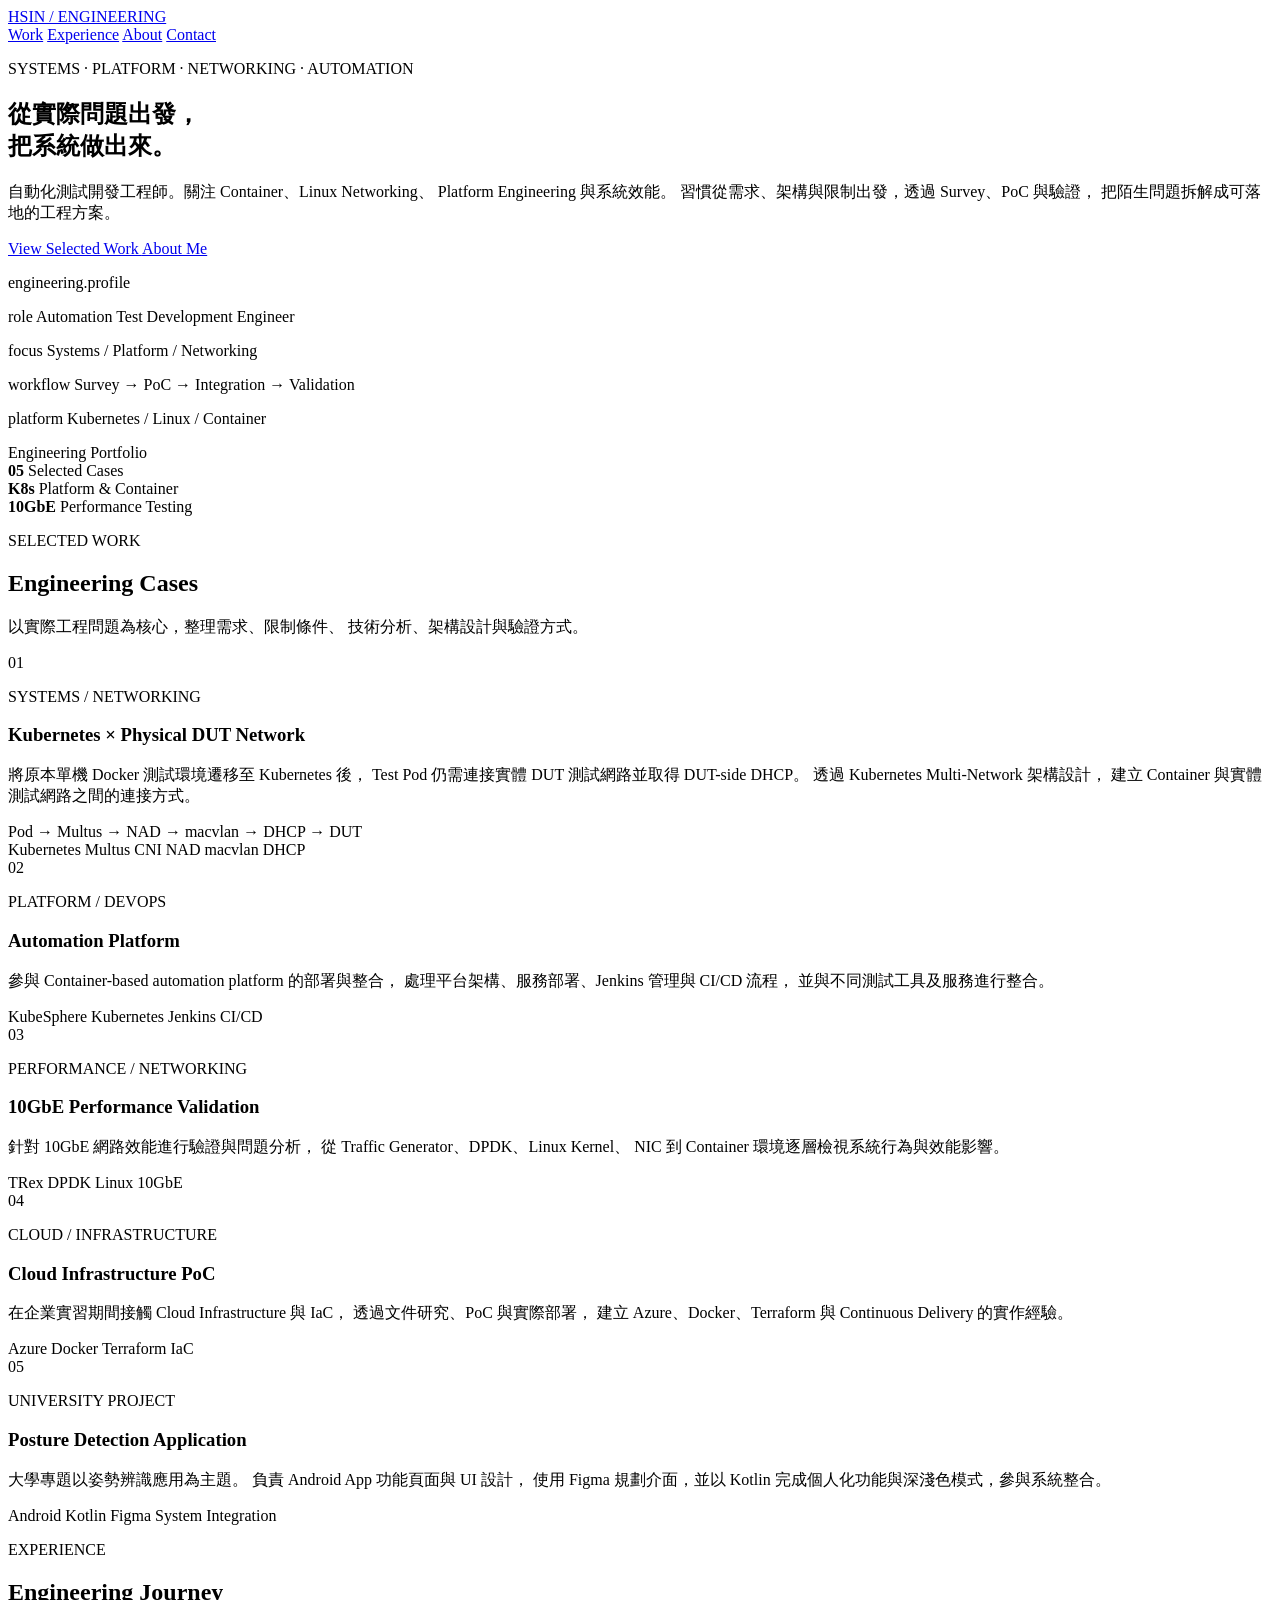
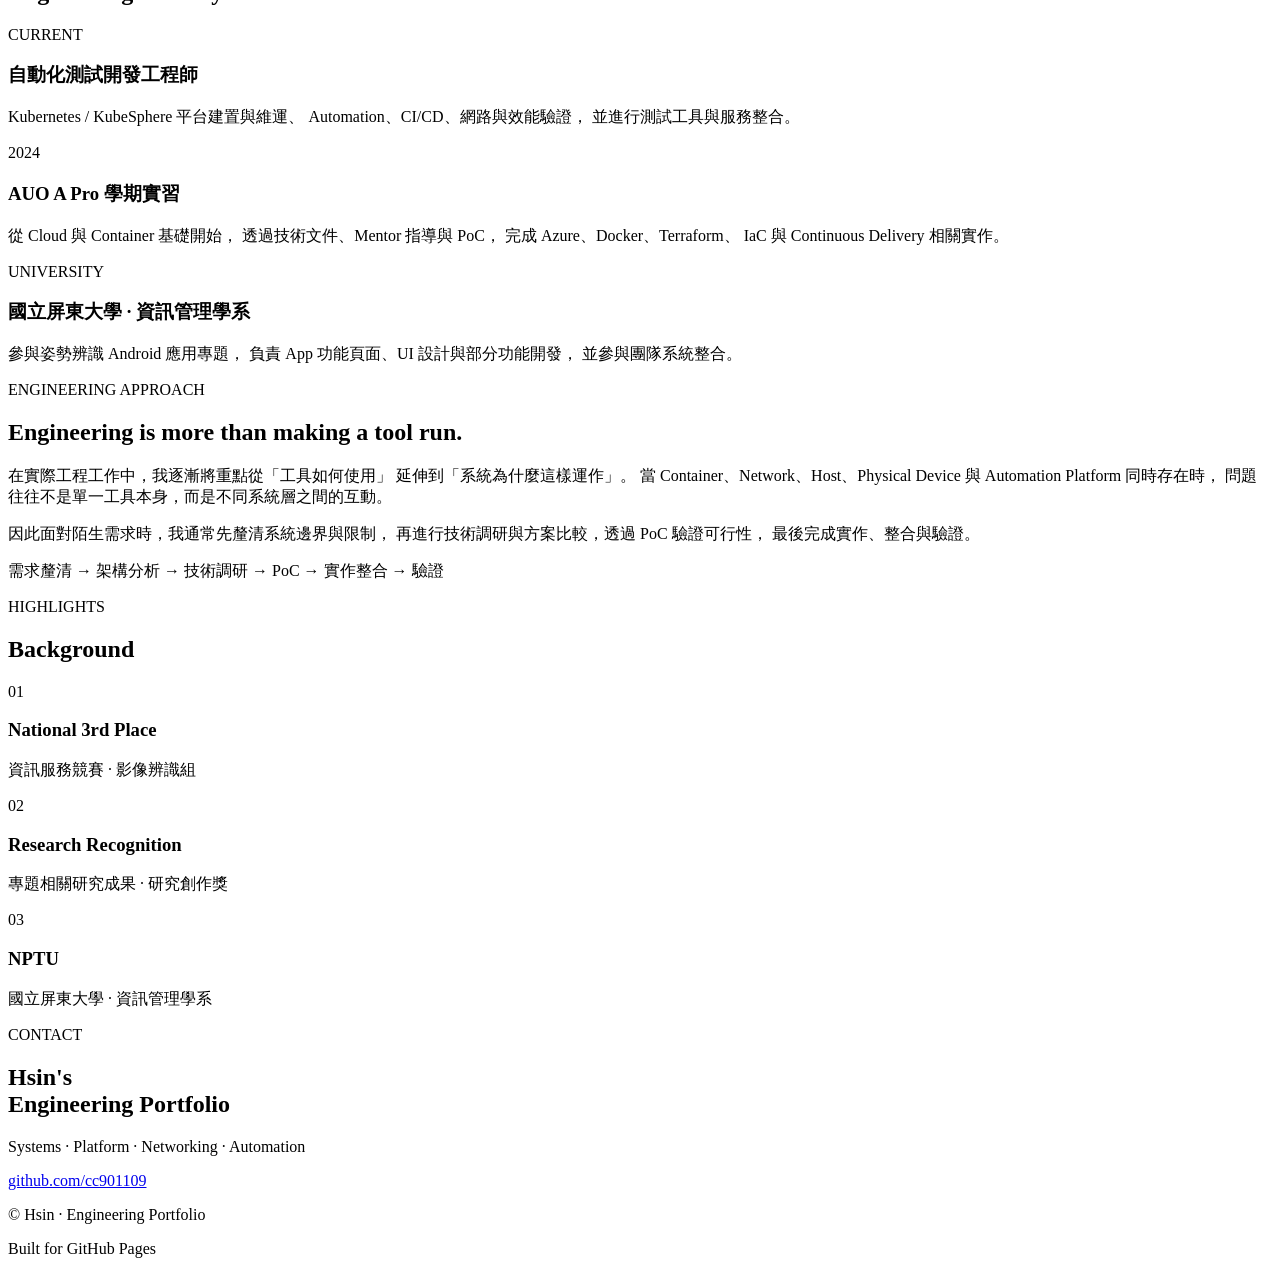
==== index.html @ 5376a66c "Add engineering portfolio webpage in HTML This commit adds a complete engineering portfolio webpage " ====
<!DOCTYPE html>
<html lang="zh-Hant">
<head>
  <meta charset="UTF-8">
  <meta name="viewport" content="width=device-width, initial-scale=1.0">

  <title>Hsin | Engineering Portfolio</title>
  <meta
    name="description"
    content="Engineering portfolio focused on systems, platform engineering, networking, automation, and performance validation."
  >

  <link rel="stylesheet" href="./style.css">
</head>

<body>

  <!-- Navigation -->
  <header class="site-header">
    <nav class="nav container">
      <a class="brand" href="#top">
        <span class="brand-mark"></span>
        <span>HSIN / ENGINEERING</span>
      </a>

      <div class="nav-links">
        <a href="#work">Work</a>
        <a href="#experience">Experience</a>
        <a href="#about">About</a>
        <a href="#contact">Contact</a>
      </div>
    </nav>
  </header>


  <main id="top">

    <!-- Hero -->
    <section class="hero container">

      <div class="hero-content">

        <p class="eyebrow">
          SYSTEMS · PLATFORM · NETWORKING · AUTOMATION
        </p>

        <h1>
          從實際問題出發，<br>
          <span>把系統做出來。</span>
        </h1>

        <p class="hero-description">
          自動化測試開發工程師。關注 Container、Linux Networking、
          Platform Engineering 與系統效能。
          習慣從需求、架構與限制出發，透過 Survey、PoC 與驗證，
          把陌生問題拆解成可落地的工程方案。
        </p>

        <div class="hero-actions">
          <a class="button primary" href="#work">
            View Selected Work
          </a>

          <a class="button secondary" href="#about">
            About Me
          </a>
        </div>

      </div>


      <div class="hero-panel">

        <div class="terminal-top">
          <span></span>
          <span></span>
          <span></span>

          <p>engineering.profile</p>
        </div>

        <div class="terminal-content">

          <p>
            <span class="terminal-key">role</span>
            <span class="terminal-value">
              Automation Test Development Engineer
            </span>
          </p>

          <p>
            <span class="terminal-key">focus</span>
            <span class="terminal-value">
              Systems / Platform / Networking
            </span>
          </p>

          <p>
            <span class="terminal-key">workflow</span>
            <span class="terminal-value">
              Survey → PoC → Integration → Validation
            </span>
          </p>

          <p>
            <span class="terminal-key">platform</span>
            <span class="terminal-value">
              Kubernetes / Linux / Container
            </span>
          </p>

          <div class="terminal-status">
            <span class="status-dot"></span>
            Engineering Portfolio
          </div>

        </div>

      </div>

    </section>


    <!-- Metrics -->
    <section class="metrics container">

      <div class="metric">
        <strong>05</strong>
        <span>Selected Cases</span>
      </div>

      <div class="metric">
        <strong>K8s</strong>
        <span>Platform & Container</span>
      </div>

      <div class="metric">
        <strong>10GbE</strong>
        <span>Performance Testing</span>
      </div>

    </section>


    <!-- Selected Work -->
    <section class="section container" id="work">

      <div class="section-heading">
        <div>
          <p class="eyebrow">SELECTED WORK</p>
          <h2>Engineering Cases</h2>
        </div>

        <p>
          以實際工程問題為核心，整理需求、限制條件、
          技術分析、架構設計與驗證方式。
        </p>
      </div>


      <div class="projects">

        <!-- Project 01 -->
        <article class="project-card featured">

          <div class="project-number">01</div>

          <div class="project-body">

            <p class="project-type">
              SYSTEMS / NETWORKING
            </p>

            <h3>
              Kubernetes × Physical DUT Network
            </h3>

            <p>
              將原本單機 Docker 測試環境遷移至 Kubernetes 後，
              Test Pod 仍需連接實體 DUT 測試網路並取得 DUT-side DHCP。
              透過 Kubernetes Multi-Network 架構設計，
              建立 Container 與實體測試網路之間的連接方式。
            </p>

            <div class="architecture-line">
              <span>Pod</span>
              <b>→</b>
              <span>Multus</span>
              <b>→</b>
              <span>NAD</span>
              <b>→</b>
              <span>macvlan</span>
              <b>→</b>
              <span>DHCP</span>
              <b>→</b>
              <span>DUT</span>
            </div>

            <div class="tags">
              <span>Kubernetes</span>
              <span>Multus CNI</span>
              <span>NAD</span>
              <span>macvlan</span>
              <span>DHCP</span>
            </div>

          </div>

        </article>


        <!-- Project 02 -->
        <article class="project-card">

          <div class="project-number">02</div>

          <div class="project-body">

            <p class="project-type">
              PLATFORM / DEVOPS
            </p>

            <h3>
              Automation Platform
            </h3>

            <p>
              參與 Container-based automation platform 的部署與整合，
              處理平台架構、服務部署、Jenkins 管理與 CI/CD 流程，
              並與不同測試工具及服務進行整合。
            </p>

            <div class="tags">
              <span>KubeSphere</span>
              <span>Kubernetes</span>
              <span>Jenkins</span>
              <span>CI/CD</span>
            </div>

          </div>

        </article>


        <!-- Project 03 -->
        <article class="project-card">

          <div class="project-number">03</div>

          <div class="project-body">

            <p class="project-type">
              PERFORMANCE / NETWORKING
            </p>

            <h3>
              10GbE Performance Validation
            </h3>

            <p>
              針對 10GbE 網路效能進行驗證與問題分析，
              從 Traffic Generator、DPDK、Linux Kernel、
              NIC 到 Container 環境逐層檢視系統行為與效能影響。
            </p>

            <div class="tags">
              <span>TRex</span>
              <span>DPDK</span>
              <span>Linux</span>
              <span>10GbE</span>
            </div>

          </div>

        </article>


        <!-- Project 04 -->
        <article class="project-card">

          <div class="project-number">04</div>

          <div class="project-body">

            <p class="project-type">
              CLOUD / INFRASTRUCTURE
            </p>

            <h3>
              Cloud Infrastructure PoC
            </h3>

            <p>
              在企業實習期間接觸 Cloud Infrastructure 與 IaC，
              透過文件研究、PoC 與實際部署，
              建立 Azure、Docker、Terraform 與
              Continuous Delivery 的實作經驗。
            </p>

            <div class="tags">
              <span>Azure</span>
              <span>Docker</span>
              <span>Terraform</span>
              <span>IaC</span>
            </div>

          </div>

        </article>


        <!-- Project 05 -->
        <article class="project-card">

          <div class="project-number">05</div>

          <div class="project-body">

            <p class="project-type">
              UNIVERSITY PROJECT
            </p>

            <h3>
              Posture Detection Application
            </h3>

            <p>
              大學專題以姿勢辨識應用為主題。
              負責 Android App 功能頁面與 UI 設計，
              使用 Figma 規劃介面，並以 Kotlin
              完成個人化功能與深淺色模式，參與系統整合。
            </p>

            <div class="tags">
              <span>Android</span>
              <span>Kotlin</span>
              <span>Figma</span>
              <span>System Integration</span>
            </div>

          </div>

        </article>

      </div>

    </section>


    <!-- Experience -->
    <section class="section container" id="experience">

      <div class="section-heading">
        <div>
          <p class="eyebrow">EXPERIENCE</p>
          <h2>Engineering Journey</h2>
        </div>
      </div>


      <div class="timeline">

        <article class="timeline-item">

          <div class="timeline-label">
            CURRENT
          </div>

          <div>
            <h3>自動化測試開發工程師</h3>

            <p>
              Kubernetes / KubeSphere 平台建置與維運、
              Automation、CI/CD、網路與效能驗證，
              並進行測試工具與服務整合。
            </p>
          </div>

        </article>


        <article class="timeline-item">

          <div class="timeline-label">
            2024
          </div>

          <div>
            <h3>AUO A Pro 學期實習</h3>

            <p>
              從 Cloud 與 Container 基礎開始，
              透過技術文件、Mentor 指導與 PoC，
              完成 Azure、Docker、Terraform、
              IaC 與 Continuous Delivery 相關實作。
            </p>
          </div>

        </article>


        <article class="timeline-item">

          <div class="timeline-label">
            UNIVERSITY
          </div>

          <div>
            <h3>國立屏東大學 · 資訊管理學系</h3>

            <p>
              參與姿勢辨識 Android 應用專題，
              負責 App 功能頁面、UI 設計與部分功能開發，
              並參與團隊系統整合。
            </p>
          </div>

        </article>

      </div>

    </section>


    <!-- About -->
    <section class="section container" id="about">

      <div class="about-grid">

        <div>
          <p class="eyebrow">ENGINEERING APPROACH</p>

          <h2>
            Engineering is more than
            making a tool run.
          </h2>
        </div>


        <div class="about-content">

          <p>
            在實際工程工作中，我逐漸將重點從「工具如何使用」
            延伸到「系統為什麼這樣運作」。
            當 Container、Network、Host、Physical Device
            與 Automation Platform 同時存在時，
            問題往往不是單一工具本身，而是不同系統層之間的互動。
          </p>

          <p>
            因此面對陌生需求時，我通常先釐清系統邊界與限制，
            再進行技術調研與方案比較，透過 PoC 驗證可行性，
            最後完成實作、整合與驗證。
          </p>


          <div class="process">

            <span>需求釐清</span>
            <b>→</b>
            <span>架構分析</span>
            <b>→</b>
            <span>技術調研</span>
            <b>→</b>
            <span>PoC</span>
            <b>→</b>
            <span>實作整合</span>
            <b>→</b>
            <span>驗證</span>

          </div>

        </div>

      </div>

    </section>


    <!-- Highlights -->
    <section class="section container">

      <div class="section-heading">
        <div>
          <p class="eyebrow">HIGHLIGHTS</p>
          <h2>Background</h2>
        </div>
      </div>


      <div class="highlights">

        <div class="highlight-card">
          <span>01</span>
          <h3>National 3rd Place</h3>
          <p>資訊服務競賽 · 影像辨識組</p>
        </div>

        <div class="highlight-card">
          <span>02</span>
          <h3>Research Recognition</h3>
          <p>專題相關研究成果 · 研究創作獎</p>
        </div>

        <div class="highlight-card">
          <span>03</span>
          <h3>NPTU</h3>
          <p>國立屏東大學 · 資訊管理學系</p>
        </div>

      </div>

    </section>


    <!-- Contact -->
    <section class="contact-section" id="contact">

      <div class="container contact-inner">

        <div>
          <p class="eyebrow">CONTACT</p>

          <h2>
            Hsin's<br>
            Engineering Portfolio
          </h2>
        </div>


        <div class="contact-info">

          <p>
            Systems · Platform · Networking · Automation
          </p>

          <a href="https://github.com/cc901109">
            github.com/cc901109
          </a>

        </div>

      </div>

    </section>

  </main>


  <footer>

    <div class="container footer-inner">
      <p>© Hsin · Engineering Portfolio</p>
      <p>Built for GitHub Pages</p>
    </div>

  </footer>

</body>
</html>
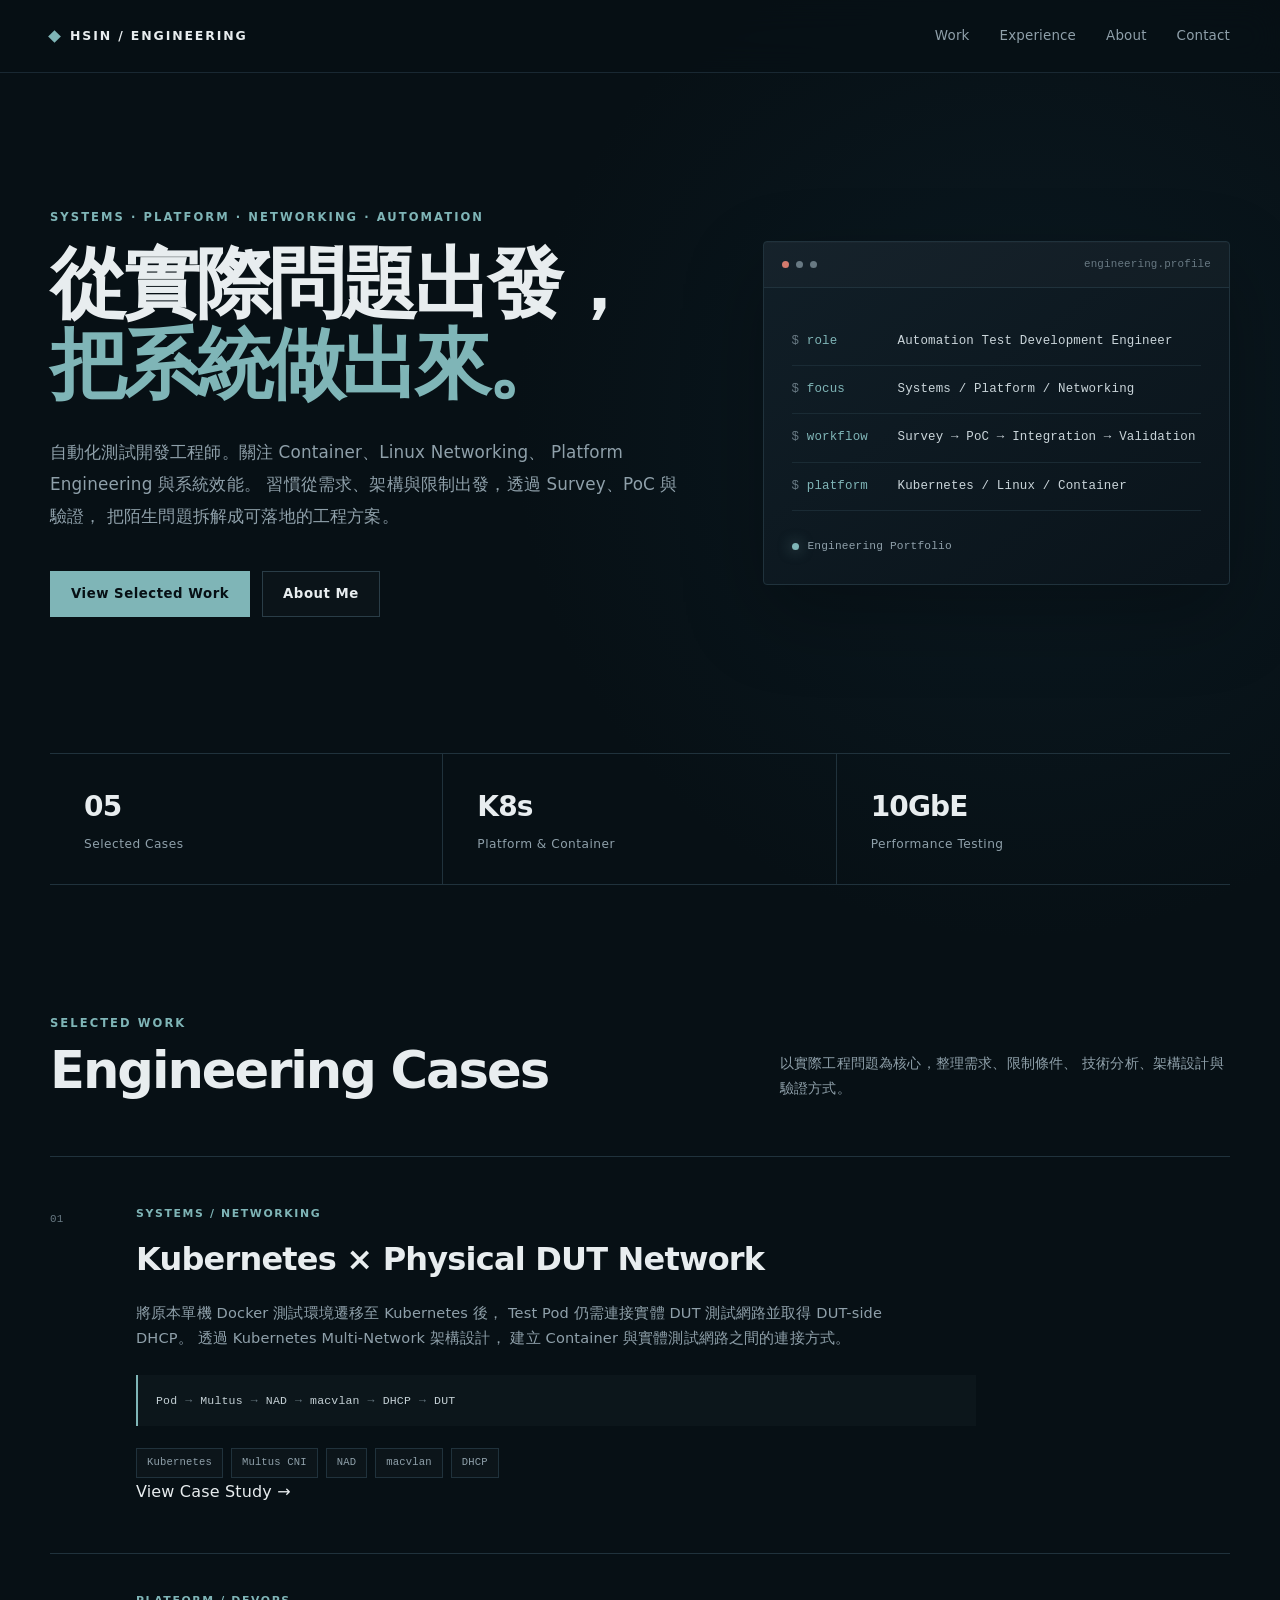
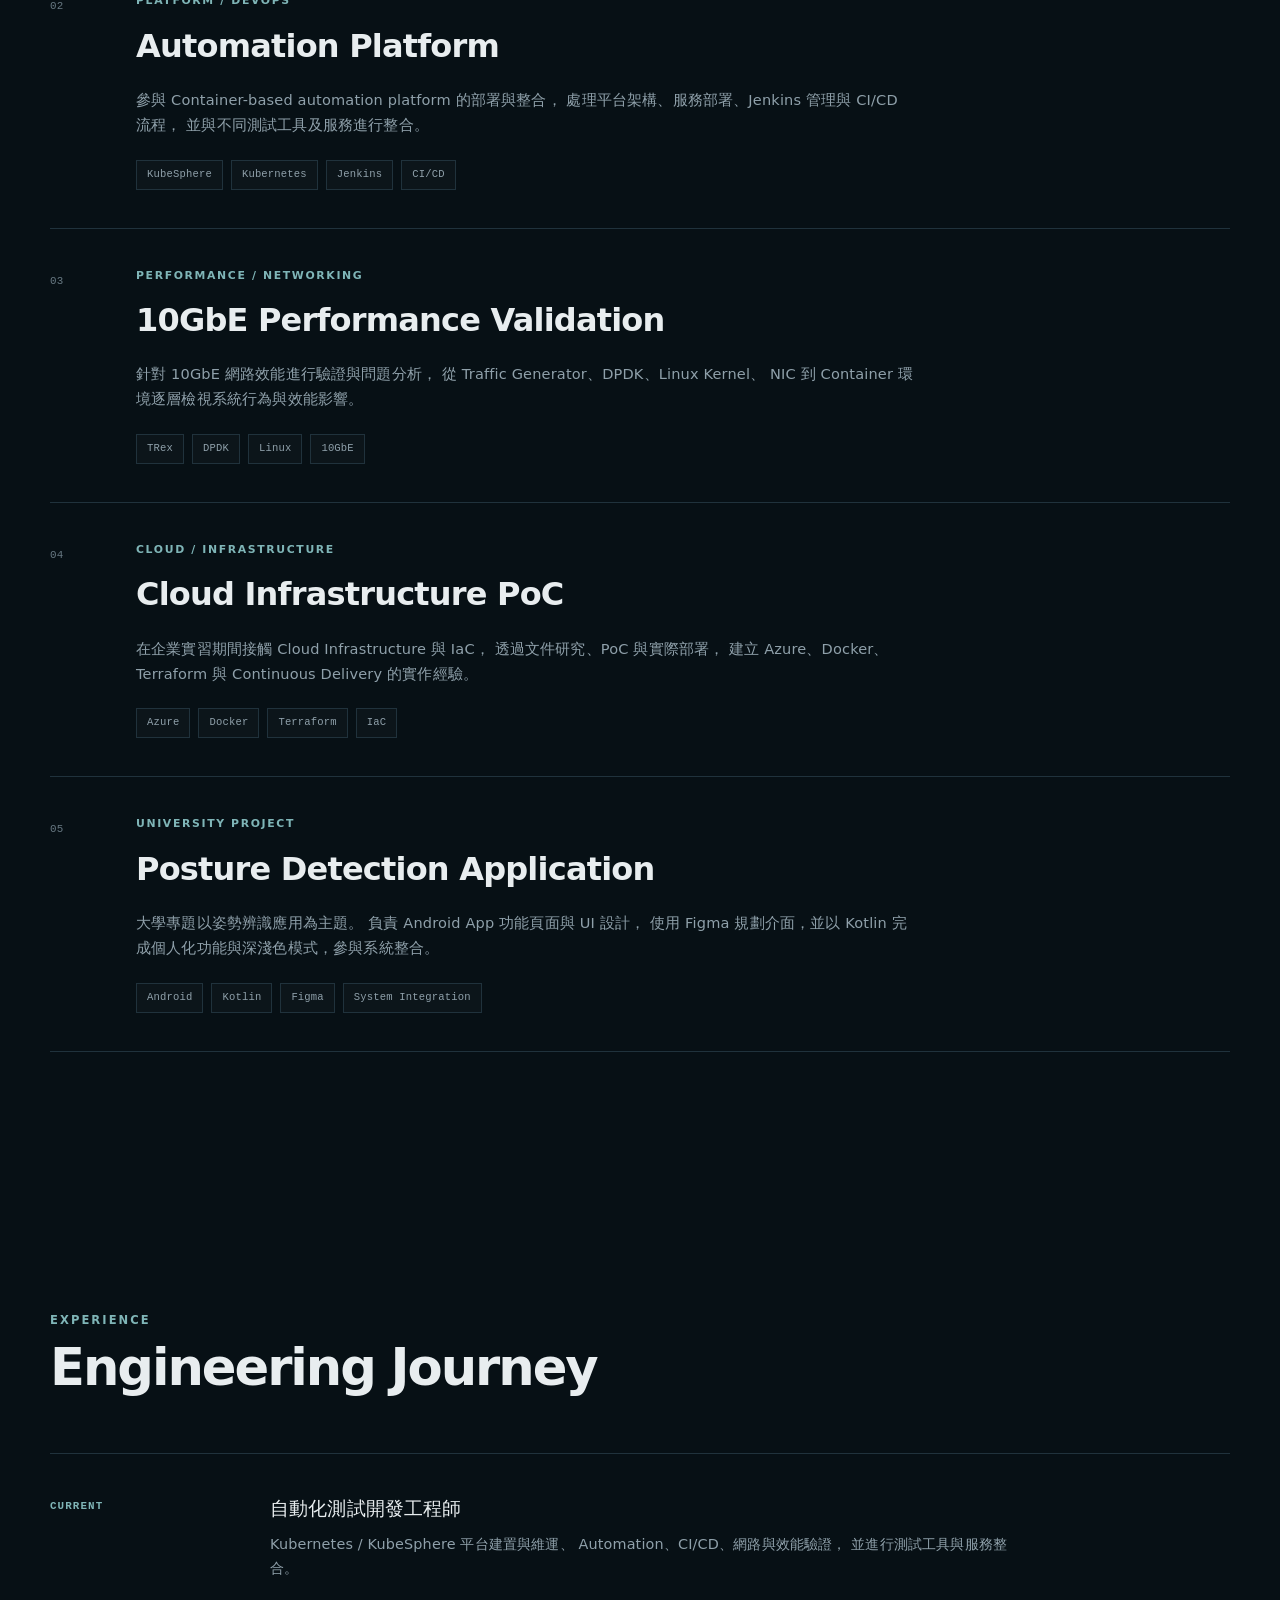
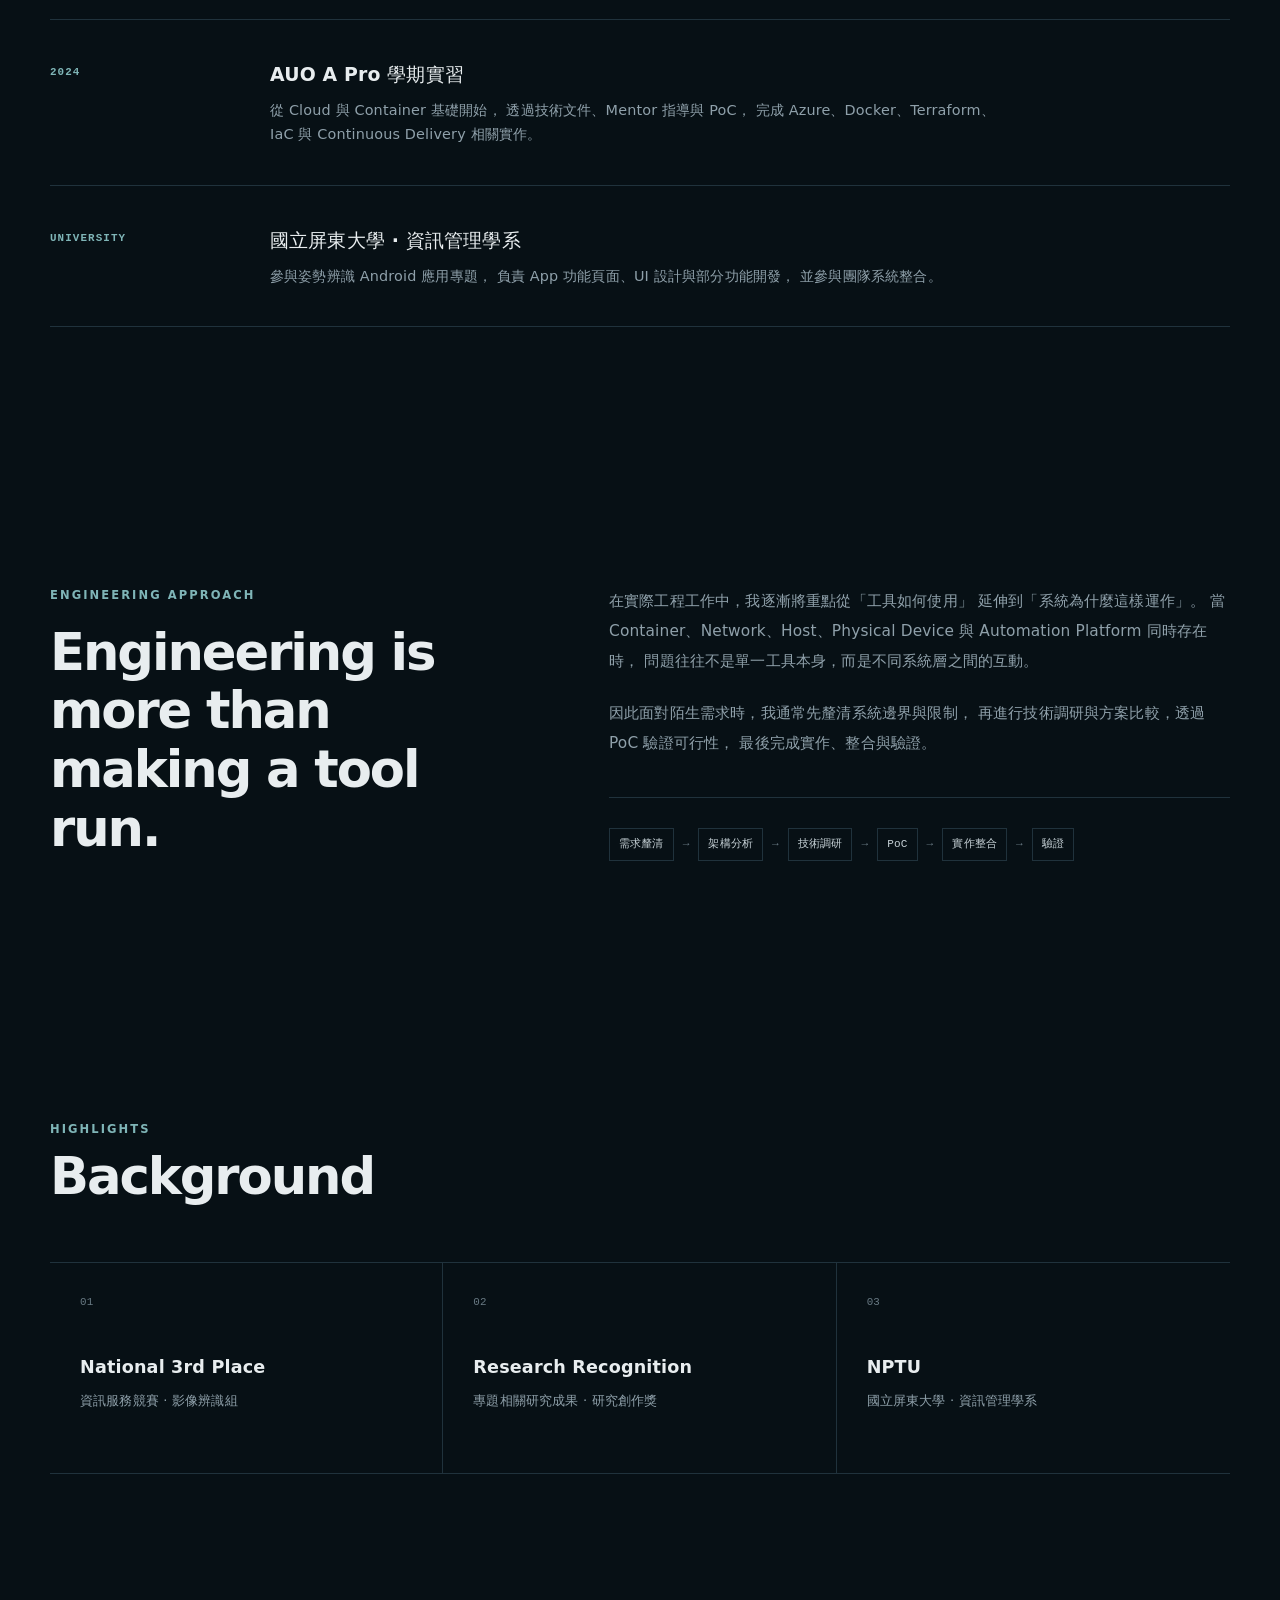
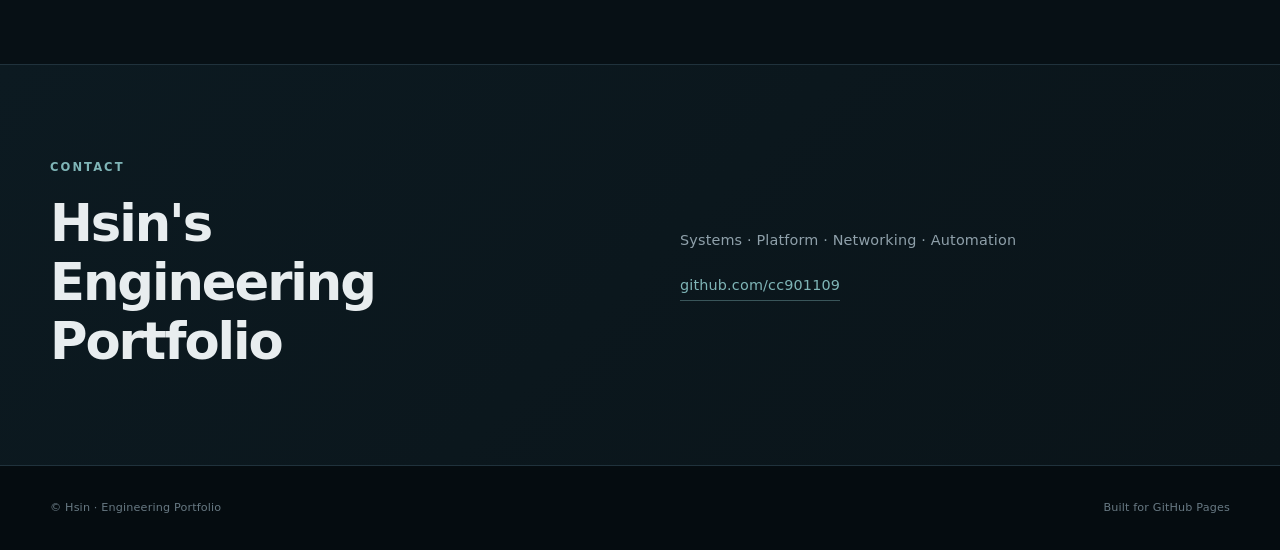
==== commit 6ed2fd22: "Add project link to case study in index.html" ====
--- a/index.html
+++ b/index.html
@@ -203,7 +203,12 @@
               <span>macvlan</span>
               <span>DHCP</span>
             </div>
-
+            
+            <a class="project-link" href="./kubernetes-dut-network.html">
+              View Case Study
+              <span>→</span>
+            </a>
+            
           </div>
 
         </article>
--- a/style.css
+++ b/style.css
@@ -0,0 +1,1766 @@
+/* =========================================================
+   Hsin Engineering Portfolio
+   Dark Theme
+   ========================================================= */
+
+:root {
+  --bg: #071015;
+  --bg-soft: #0a141a;
+  --panel: #0d181f;
+  --panel-2: #111f27;
+
+  --text: #e8edef;
+  --muted: #8fa0aa;
+  --muted-2: #687983;
+
+  --line: #20323c;
+  --line-light: #2a3d47;
+
+  --primary: #7fb5b7;
+  --primary-soft: rgba(127, 181, 183, 0.1);
+
+  --accent: #d37a6d;
+  --accent-soft: rgba(211, 122, 109, 0.1);
+
+  --max-width: 1180px;
+}
+
+
+/* =========================================================
+   Reset
+   ========================================================= */
+
+* {
+  box-sizing: border-box;
+  margin: 0;
+  padding: 0;
+}
+
+html {
+  scroll-behavior: smooth;
+}
+
+body {
+  background:
+    radial-gradient(
+      circle at 80% 8%,
+      rgba(24, 59, 78, 0.22),
+      transparent 32rem
+    ),
+    var(--bg);
+
+  color: var(--text);
+
+  font-family:
+    Inter,
+    "Noto Sans TC",
+    "PingFang TC",
+    "Microsoft JhengHei",
+    system-ui,
+    -apple-system,
+    BlinkMacSystemFont,
+    sans-serif;
+
+  line-height: 1.7;
+  letter-spacing: 0.01em;
+
+  -webkit-font-smoothing: antialiased;
+}
+
+a {
+  color: inherit;
+  text-decoration: none;
+}
+
+.container {
+  width: min(calc(100% - 48px), var(--max-width));
+  margin-inline: auto;
+}
+
+
+/* =========================================================
+   Navigation
+   ========================================================= */
+
+.site-header {
+  position: sticky;
+  top: 0;
+  z-index: 100;
+
+  background: rgba(7, 16, 21, 0.82);
+  backdrop-filter: blur(16px);
+  -webkit-backdrop-filter: blur(16px);
+
+  border-bottom: 1px solid rgba(32, 50, 60, 0.75);
+}
+
+.nav {
+  min-height: 72px;
+
+  display: flex;
+  align-items: center;
+  justify-content: space-between;
+}
+
+.brand {
+  display: flex;
+  align-items: center;
+  gap: 11px;
+
+  font-size: 0.78rem;
+  font-weight: 700;
+  letter-spacing: 0.15em;
+}
+
+.brand-mark {
+  width: 9px;
+  height: 9px;
+
+  display: block;
+
+  background: var(--primary);
+
+  transform: rotate(45deg);
+}
+
+.nav-links {
+  display: flex;
+  align-items: center;
+  gap: 30px;
+
+  color: var(--muted);
+
+  font-size: 0.84rem;
+  font-weight: 500;
+}
+
+.nav-links a {
+  transition:
+    color 0.2s ease,
+    transform 0.2s ease;
+}
+
+.nav-links a:hover {
+  color: var(--text);
+  transform: translateY(-1px);
+}
+
+
+/* =========================================================
+   Hero
+   ========================================================= */
+
+.hero {
+  min-height: 680px;
+
+  display: grid;
+  grid-template-columns: minmax(0, 1.15fr) minmax(340px, 0.85fr);
+  align-items: center;
+  gap: 80px;
+
+  padding-top: 92px;
+  padding-bottom: 92px;
+}
+
+.eyebrow {
+  margin-bottom: 18px;
+
+  color: var(--primary);
+
+  font-size: 0.72rem;
+  font-weight: 700;
+  letter-spacing: 0.18em;
+  line-height: 1.5;
+}
+
+.hero h1 {
+  max-width: 760px;
+
+  font-size: clamp(3rem, 6vw, 5.6rem);
+  font-weight: 650;
+  letter-spacing: -0.055em;
+  line-height: 1.05;
+}
+
+.hero h1 span {
+  color: var(--primary);
+}
+
+.hero-description {
+  max-width: 690px;
+
+  margin-top: 32px;
+
+  color: var(--muted);
+
+  font-size: 1.05rem;
+  line-height: 1.9;
+}
+
+.hero-actions {
+  display: flex;
+  flex-wrap: wrap;
+  gap: 12px;
+
+  margin-top: 38px;
+}
+
+.button {
+  min-height: 46px;
+
+  display: inline-flex;
+  align-items: center;
+  justify-content: center;
+
+  padding: 0 20px;
+
+  border: 1px solid var(--line-light);
+
+  font-size: 0.83rem;
+  font-weight: 650;
+  letter-spacing: 0.04em;
+
+  transition:
+    transform 0.2s ease,
+    background 0.2s ease,
+    border-color 0.2s ease;
+}
+
+.button:hover {
+  transform: translateY(-2px);
+}
+
+.button.primary {
+  background: var(--primary);
+  border-color: var(--primary);
+
+  color: #071015;
+}
+
+.button.primary:hover {
+  background: #91c3c5;
+}
+
+.button.secondary {
+  background: rgba(255, 255, 255, 0.015);
+}
+
+.button.secondary:hover {
+  background: var(--panel);
+  border-color: var(--primary);
+}
+
+
+/* =========================================================
+   Terminal Card
+   ========================================================= */
+
+.hero-panel {
+  overflow: hidden;
+
+  background:
+    linear-gradient(
+      145deg,
+      rgba(17, 31, 39, 0.98),
+      rgba(10, 20, 26, 0.98)
+    );
+
+  border: 1px solid var(--line);
+  border-radius: 4px;
+
+  box-shadow:
+    0 30px 80px rgba(0, 0, 0, 0.28),
+    inset 0 1px rgba(255, 255, 255, 0.02);
+}
+
+.terminal-top {
+  min-height: 46px;
+
+  display: flex;
+  align-items: center;
+
+  padding: 0 18px;
+
+  background: rgba(255, 255, 255, 0.02);
+
+  border-bottom: 1px solid var(--line);
+}
+
+.terminal-top > span {
+  width: 7px;
+  height: 7px;
+
+  margin-right: 7px;
+
+  border-radius: 50%;
+
+  background: var(--muted-2);
+}
+
+.terminal-top > span:first-child {
+  background: var(--accent);
+}
+
+.terminal-top p {
+  margin-left: auto;
+
+  color: var(--muted-2);
+
+  font-family:
+    "SFMono-Regular",
+    Consolas,
+    "Liberation Mono",
+    monospace;
+
+  font-size: 0.68rem;
+}
+
+.terminal-content {
+  padding: 30px 28px 28px;
+
+  font-family:
+    "SFMono-Regular",
+    Consolas,
+    "Liberation Mono",
+    monospace;
+
+  font-size: 0.78rem;
+}
+
+.terminal-content > p {
+  display: grid;
+  grid-template-columns: 90px 1fr;
+  gap: 16px;
+
+  padding: 13px 0;
+
+  border-bottom: 1px solid rgba(32, 50, 60, 0.7);
+}
+
+.terminal-key {
+  color: var(--primary);
+}
+
+.terminal-key::before {
+  content: "$ ";
+  color: var(--muted-2);
+}
+
+.terminal-value {
+  color: #cad5da;
+}
+
+.terminal-status {
+  display: flex;
+  align-items: center;
+  gap: 9px;
+
+  margin-top: 26px;
+
+  color: var(--muted);
+
+  font-size: 0.7rem;
+}
+
+.status-dot {
+  width: 7px;
+  height: 7px;
+
+  border-radius: 50%;
+
+  background: var(--primary);
+
+  box-shadow: 0 0 14px rgba(127, 181, 183, 0.65);
+}
+
+
+/* =========================================================
+   Metrics
+   ========================================================= */
+
+.metrics {
+  display: grid;
+  grid-template-columns: repeat(3, 1fr);
+
+  border-top: 1px solid var(--line);
+  border-bottom: 1px solid var(--line);
+}
+
+.metric {
+  min-height: 130px;
+
+  display: flex;
+  flex-direction: column;
+  justify-content: center;
+
+  padding: 26px 34px;
+
+  border-right: 1px solid var(--line);
+}
+
+.metric:last-child {
+  border-right: 0;
+}
+
+.metric strong {
+  color: var(--text);
+
+  font-size: 1.75rem;
+  font-weight: 600;
+  letter-spacing: -0.03em;
+}
+
+.metric span {
+  margin-top: 4px;
+
+  color: var(--muted);
+
+  font-size: 0.76rem;
+  letter-spacing: 0.04em;
+}
+
+
+/* =========================================================
+   Generic Sections
+   ========================================================= */
+
+.section {
+  padding-top: 130px;
+  padding-bottom: 130px;
+}
+
+.section-heading {
+  display: flex;
+  align-items: flex-end;
+  justify-content: space-between;
+  gap: 80px;
+
+  margin-bottom: 56px;
+}
+
+.section-heading .eyebrow {
+  margin-bottom: 9px;
+}
+
+.section-heading h2,
+.about-grid h2,
+.contact-section h2 {
+  font-size: clamp(2rem, 4vw, 3.35rem);
+  font-weight: 600;
+  letter-spacing: -0.04em;
+  line-height: 1.15;
+}
+
+.section-heading > p {
+  max-width: 450px;
+
+  color: var(--muted);
+
+  font-size: 0.9rem;
+}
+
+
+/* =========================================================
+   Projects
+   ========================================================= */
+
+.projects {
+  border-top: 1px solid var(--line);
+}
+
+.project-card {
+  position: relative;
+
+  display: grid;
+  grid-template-columns: 86px 1fr;
+
+  padding: 38px 12px 38px 0;
+
+  border-bottom: 1px solid var(--line);
+
+  transition:
+    background 0.25s ease,
+    padding 0.25s ease;
+}
+
+.project-card:hover {
+  padding-left: 18px;
+
+  background:
+    linear-gradient(
+      90deg,
+      rgba(127, 181, 183, 0.045),
+      transparent 72%
+    );
+}
+
+.project-card.featured {
+  padding-top: 48px;
+  padding-bottom: 48px;
+}
+
+.project-number {
+  padding-top: 5px;
+
+  color: var(--muted-2);
+
+  font-family:
+    "SFMono-Regular",
+    Consolas,
+    monospace;
+
+  font-size: 0.68rem;
+}
+
+.project-type {
+  margin-bottom: 8px;
+
+  color: var(--primary);
+
+  font-size: 0.68rem;
+  font-weight: 700;
+  letter-spacing: 0.15em;
+}
+
+.project-body h3 {
+  margin-bottom: 15px;
+
+  font-size: clamp(1.35rem, 2.5vw, 2rem);
+  font-weight: 580;
+  letter-spacing: -0.025em;
+}
+
+.project-body > p:not(.project-type) {
+  max-width: 780px;
+
+  color: var(--muted);
+
+  font-size: 0.91rem;
+}
+
+.architecture-line {
+  max-width: 840px;
+
+  display: flex;
+  flex-wrap: wrap;
+  align-items: center;
+  gap: 8px;
+
+  margin-top: 24px;
+  padding: 16px 18px;
+
+  background: rgba(127, 181, 183, 0.04);
+
+  border-left: 2px solid var(--primary);
+
+  color: #c4d0d5;
+
+  font-family:
+    "SFMono-Regular",
+    Consolas,
+    monospace;
+
+  font-size: 0.72rem;
+}
+
+.architecture-line b {
+  color: var(--muted-2);
+  font-weight: 400;
+}
+
+.tags {
+  display: flex;
+  flex-wrap: wrap;
+  gap: 8px;
+
+  margin-top: 22px;
+}
+
+.tags span {
+  padding: 5px 10px;
+
+  background: rgba(255, 255, 255, 0.018);
+
+  border: 1px solid var(--line);
+
+  color: var(--muted);
+
+  font-family:
+    "SFMono-Regular",
+    Consolas,
+    monospace;
+
+  font-size: 0.66rem;
+}
+
+
+/* =========================================================
+   Experience
+   ========================================================= */
+
+.timeline {
+  border-top: 1px solid var(--line);
+}
+
+.timeline-item {
+  display: grid;
+  grid-template-columns: 180px 1fr;
+  gap: 40px;
+
+  padding: 38px 0;
+
+  border-bottom: 1px solid var(--line);
+}
+
+.timeline-label {
+  padding-top: 5px;
+
+  color: var(--primary);
+
+  font-family:
+    "SFMono-Regular",
+    Consolas,
+    monospace;
+
+  font-size: 0.68rem;
+  font-weight: 700;
+  letter-spacing: 0.1em;
+}
+
+.timeline-item h3 {
+  margin-bottom: 8px;
+
+  font-size: 1.18rem;
+  font-weight: 580;
+}
+
+.timeline-item p {
+  max-width: 750px;
+
+  color: var(--muted);
+
+  font-size: 0.9rem;
+}
+
+
+/* =========================================================
+   About
+   ========================================================= */
+
+.about-grid {
+  display: grid;
+  grid-template-columns: 0.85fr 1.15fr;
+  gap: 100px;
+}
+
+.about-grid h2 {
+  max-width: 470px;
+}
+
+.about-content > p {
+  margin-bottom: 22px;
+
+  color: var(--muted);
+
+  font-size: 0.96rem;
+  line-height: 1.95;
+}
+
+.process {
+  display: flex;
+  flex-wrap: wrap;
+  align-items: center;
+  gap: 9px;
+
+  margin-top: 38px;
+  padding-top: 30px;
+
+  border-top: 1px solid var(--line);
+
+  font-family:
+    "SFMono-Regular",
+    Consolas,
+    monospace;
+
+  font-size: 0.69rem;
+}
+
+.process span {
+  padding: 6px 9px;
+
+  border: 1px solid var(--line);
+
+  color: #c7d2d7;
+}
+
+.process b {
+  color: var(--muted-2);
+  font-weight: 400;
+}
+
+
+/* =========================================================
+   Highlights
+   ========================================================= */
+
+.highlights {
+  display: grid;
+  grid-template-columns: repeat(3, 1fr);
+
+  border-top: 1px solid var(--line);
+  border-bottom: 1px solid var(--line);
+}
+
+.highlight-card {
+  min-height: 210px;
+
+  padding: 30px;
+
+  border-right: 1px solid var(--line);
+}
+
+.highlight-card:last-child {
+  border-right: 0;
+}
+
+.highlight-card > span {
+  display: block;
+
+  margin-bottom: 42px;
+
+  color: var(--muted-2);
+
+  font-family:
+    "SFMono-Regular",
+    Consolas,
+    monospace;
+
+  font-size: 0.68rem;
+}
+
+.highlight-card h3 {
+  margin-bottom: 7px;
+
+  font-size: 1.1rem;
+  font-weight: 580;
+}
+
+.highlight-card p {
+  color: var(--muted);
+
+  font-size: 0.82rem;
+}
+
+
+/* =========================================================
+   Contact
+   ========================================================= */
+
+.contact-section {
+  margin-top: 60px;
+
+  background:
+    linear-gradient(
+      135deg,
+      #0c1a21,
+      #0a1419
+    );
+
+  border-top: 1px solid var(--line);
+  border-bottom: 1px solid var(--line);
+}
+
+.contact-inner {
+  min-height: 400px;
+
+  display: grid;
+  grid-template-columns: 1fr 1fr;
+  align-items: center;
+  gap: 80px;
+
+  padding-top: 70px;
+  padding-bottom: 70px;
+}
+
+.contact-info {
+  display: flex;
+  flex-direction: column;
+  align-items: flex-start;
+  gap: 20px;
+
+  color: var(--muted);
+
+  font-size: 0.9rem;
+}
+
+.contact-info a {
+  padding-bottom: 3px;
+
+  color: var(--primary);
+
+  border-bottom: 1px solid rgba(127, 181, 183, 0.4);
+}
+
+.contact-info a:hover {
+  border-color: var(--primary);
+}
+
+
+/* =========================================================
+   Footer
+   ========================================================= */
+
+footer {
+  background: #050c10;
+}
+
+.footer-inner {
+  min-height: 84px;
+
+  display: flex;
+  align-items: center;
+  justify-content: space-between;
+
+  color: var(--muted-2);
+
+  font-size: 0.7rem;
+}
+
+
+/* =========================================================
+   Selection
+   ========================================================= */
+
+::selection {
+  background: var(--primary);
+  color: var(--bg);
+}
+
+
+/* =========================================================
+   Responsive
+   ========================================================= */
+
+@media (max-width: 900px) {
+
+  .hero {
+    min-height: auto;
+
+    grid-template-columns: 1fr;
+    gap: 55px;
+
+    padding-top: 80px;
+    padding-bottom: 80px;
+  }
+
+  .hero-panel {
+    max-width: 620px;
+  }
+
+  .section-heading {
+    align-items: flex-start;
+    flex-direction: column;
+    gap: 20px;
+  }
+
+  .about-grid {
+    grid-template-columns: 1fr;
+    gap: 45px;
+  }
+
+  .contact-inner {
+    grid-template-columns: 1fr;
+    gap: 45px;
+  }
+
+}
+
+
+@media (max-width: 680px) {
+
+  .container {
+    width: min(calc(100% - 32px), var(--max-width));
+  }
+
+  .site-header {
+    position: relative;
+  }
+
+  .nav {
+    min-height: 64px;
+  }
+
+  .brand {
+    font-size: 0.67rem;
+  }
+
+  .nav-links {
+    gap: 15px;
+
+    font-size: 0.72rem;
+  }
+
+  .nav-links a:nth-child(2) {
+    display: none;
+  }
+
+  .hero {
+    padding-top: 64px;
+    padding-bottom: 64px;
+  }
+
+  .hero h1 {
+    font-size: clamp(2.7rem, 14vw, 4.5rem);
+  }
+
+  .hero-description {
+    font-size: 0.94rem;
+  }
+
+  .metrics {
+    grid-template-columns: 1fr;
+  }
+
+  .metric {
+    min-height: 105px;
+
+    border-right: 0;
+    border-bottom: 1px solid var(--line);
+  }
+
+  .metric:last-child {
+    border-bottom: 0;
+  }
+
+  .section {
+    padding-top: 90px;
+    padding-bottom: 90px;
+  }
+
+  .project-card {
+    grid-template-columns: 46px 1fr;
+
+    padding-right: 0;
+  }
+
+  .project-card:hover {
+    padding-left: 0;
+  }
+
+  .architecture-line {
+    align-items: flex-start;
+  }
+
+  .timeline-item {
+    grid-template-columns: 1fr;
+    gap: 12px;
+  }
+
+  .highlights {
+    grid-template-columns: 1fr;
+  }
+
+  .highlight-card {
+    min-height: 170px;
+
+    border-right: 0;
+    border-bottom: 1px solid var(--line);
+  }
+
+  .highlight-card:last-child {
+    border-bottom: 0;
+  }
+
+  .highlight-card > span {
+    margin-bottom: 25px;
+  }
+
+  .contact-inner {
+    min-height: 360px;
+  }
+
+  .footer-inner {
+    align-items: flex-start;
+    flex-direction: column;
+    justify-content: center;
+    gap: 4px;
+  }
+
+}
+
+
+@media (max-width: 460px) {
+
+  .nav-links {
+    gap: 12px;
+  }
+
+  .nav-links a:nth-child(3) {
+    display: none;
+  }
+
+  .hero h1 {
+    font-size: 2.65rem;
+  }
+
+  .terminal-content {
+    padding: 22px 18px;
+  }
+
+  .terminal-content > p {
+    grid-template-columns: 1fr;
+    gap: 3px;
+  }
+
+}
+
+
+/* =========================================================
+   Case Study
+   ========================================================= */
+
+.case-hero {
+  padding-top: 90px;
+  padding-bottom: 100px;
+
+  border-bottom: 1px solid var(--line);
+}
+
+.back-link {
+  display: inline-block;
+
+  margin-bottom: 65px;
+
+  color: var(--muted);
+
+  font-size: 0.76rem;
+  font-weight: 600;
+  letter-spacing: 0.04em;
+
+  transition: color 0.2s ease;
+}
+
+.back-link:hover {
+  color: var(--primary);
+}
+
+.case-hero .eyebrow {
+  margin-bottom: 22px;
+}
+
+.case-hero h1 {
+  max-width: 950px;
+
+  font-size: clamp(3.4rem, 7vw, 6.8rem);
+  font-weight: 620;
+  letter-spacing: -0.06em;
+  line-height: 0.98;
+}
+
+.case-hero h1 span {
+  color: var(--primary);
+}
+
+.case-lead {
+  max-width: 800px;
+
+  margin-top: 38px;
+
+  color: var(--muted);
+
+  font-size: 1.06rem;
+  line-height: 1.95;
+}
+
+.case-meta {
+  display: grid;
+  grid-template-columns: repeat(3, 1fr);
+
+  margin-top: 70px;
+
+  border-top: 1px solid var(--line);
+  border-bottom: 1px solid var(--line);
+}
+
+.case-meta > div {
+  min-height: 105px;
+
+  display: flex;
+  flex-direction: column;
+  justify-content: center;
+
+  padding: 22px 26px;
+
+  border-right: 1px solid var(--line);
+}
+
+.case-meta > div:last-child {
+  border-right: 0;
+}
+
+.case-meta span {
+  margin-bottom: 7px;
+
+  color: var(--muted-2);
+
+  font-family:
+    "SFMono-Regular",
+    Consolas,
+    monospace;
+
+  font-size: 0.62rem;
+  font-weight: 700;
+  letter-spacing: 0.12em;
+}
+
+.case-meta strong {
+  color: #cbd5da;
+
+  font-size: 0.78rem;
+  font-weight: 550;
+}
+
+
+/* =========================================================
+   Case Sections
+   ========================================================= */
+
+.case-section {
+  display: grid;
+  grid-template-columns: 180px minmax(0, 1fr);
+  gap: 75px;
+
+  padding-top: 105px;
+  padding-bottom: 105px;
+
+  border-bottom: 1px solid var(--line);
+}
+
+.case-section-label {
+  padding-top: 7px;
+
+  color: var(--primary);
+
+  font-family:
+    "SFMono-Regular",
+    Consolas,
+    monospace;
+
+  font-size: 0.65rem;
+  font-weight: 700;
+  letter-spacing: 0.1em;
+}
+
+.case-content {
+  max-width: 850px;
+}
+
+.case-content h2 {
+  max-width: 760px;
+
+  margin-bottom: 32px;
+
+  font-size: clamp(2rem, 4vw, 3.25rem);
+  font-weight: 590;
+  letter-spacing: -0.045em;
+  line-height: 1.2;
+}
+
+.case-content > p {
+  max-width: 760px;
+
+  margin-bottom: 20px;
+
+  color: var(--muted);
+
+  font-size: 0.96rem;
+  line-height: 1.95;
+}
+
+
+/* =========================================================
+   Engineering Question
+   ========================================================= */
+
+.case-callout {
+  max-width: 760px;
+
+  margin-top: 42px;
+  padding: 26px 28px;
+
+  background:
+    linear-gradient(
+      90deg,
+      rgba(127, 181, 183, 0.08),
+      rgba(127, 181, 183, 0.025)
+    );
+
+  border-left: 2px solid var(--primary);
+}
+
+.case-callout span {
+  display: block;
+
+  margin-bottom: 12px;
+
+  color: var(--primary);
+
+  font-family:
+    "SFMono-Regular",
+    Consolas,
+    monospace;
+
+  font-size: 0.62rem;
+  font-weight: 700;
+  letter-spacing: 0.13em;
+}
+
+.case-callout p {
+  color: #d1dade;
+
+  font-size: 1rem;
+  line-height: 1.8;
+}
+
+
+/* =========================================================
+   Constraints
+   ========================================================= */
+
+.constraint-grid {
+  display: grid;
+  grid-template-columns: repeat(2, 1fr);
+  gap: 1px;
+
+  margin-top: 42px;
+
+  background: var(--line);
+
+  border: 1px solid var(--line);
+}
+
+.constraint-card {
+  min-height: 205px;
+
+  padding: 26px;
+
+  background: var(--bg);
+}
+
+.constraint-card > span {
+  display: block;
+
+  margin-bottom: 30px;
+
+  color: var(--muted-2);
+
+  font-family:
+    "SFMono-Regular",
+    Consolas,
+    monospace;
+
+  font-size: 0.64rem;
+}
+
+.constraint-card h3 {
+  margin-bottom: 10px;
+
+  font-size: 1rem;
+  font-weight: 580;
+}
+
+.constraint-card p {
+  color: var(--muted);
+
+  font-size: 0.82rem;
+  line-height: 1.75;
+}
+
+
+/* =========================================================
+   Analysis Flow
+   ========================================================= */
+
+.analysis-flow {
+  display: grid;
+  grid-template-columns: 1fr auto 1fr auto 1fr auto 1fr;
+  align-items: stretch;
+  gap: 12px;
+
+  margin-top: 48px;
+}
+
+.analysis-flow > div:not(.flow-arrow) {
+  min-height: 175px;
+
+  display: flex;
+  flex-direction: column;
+
+  padding: 20px;
+
+  background: var(--panel);
+
+  border: 1px solid var(--line);
+}
+
+.analysis-flow span {
+  margin-bottom: auto;
+
+  color: var(--muted-2);
+
+  font-family:
+    "SFMono-Regular",
+    Consolas,
+    monospace;
+
+  font-size: 0.62rem;
+}
+
+.analysis-flow strong {
+  margin-top: 28px;
+  margin-bottom: 7px;
+
+  color: var(--primary);
+
+  font-size: 0.82rem;
+  font-weight: 650;
+}
+
+.analysis-flow p {
+  color: var(--muted);
+
+  font-size: 0.7rem;
+  line-height: 1.6;
+}
+
+.flow-arrow {
+  display: flex;
+  align-items: center;
+
+  color: var(--muted-2);
+
+  font-size: 0.8rem;
+}
+
+
+/* =========================================================
+   Architecture Diagram
+   ========================================================= */
+
+.architecture-diagram {
+  position: relative;
+
+  max-width: 690px;
+
+  margin-top: 48px;
+  padding: 36px;
+
+  background:
+    linear-gradient(
+      145deg,
+      rgba(17, 31, 39, 0.82),
+      rgba(8, 17, 22, 0.9)
+    );
+
+  border: 1px solid var(--line);
+}
+
+.architecture-diagram::before {
+  content: "";
+
+  position: absolute;
+  inset: 0;
+
+  pointer-events: none;
+
+  background-image:
+    linear-gradient(
+      rgba(127, 181, 183, 0.025) 1px,
+      transparent 1px
+    ),
+    linear-gradient(
+      90deg,
+      rgba(127, 181, 183, 0.025) 1px,
+      transparent 1px
+    );
+
+  background-size: 28px 28px;
+}
+
+.architecture-node {
+  position: relative;
+  z-index: 1;
+
+  max-width: 480px;
+
+  margin-inline: auto;
+  padding: 17px 20px;
+
+  background: #0d181f;
+
+  border: 1px solid var(--line-light);
+}
+
+.architecture-node small {
+  display: block;
+
+  margin-bottom: 5px;
+
+  color: var(--muted-2);
+
+  font-family:
+    "SFMono-Regular",
+    Consolas,
+    monospace;
+
+  font-size: 0.55rem;
+  font-weight: 700;
+  letter-spacing: 0.1em;
+}
+
+.architecture-node strong {
+  display: block;
+
+  margin-bottom: 4px;
+
+  color: #dce4e7;
+
+  font-size: 0.9rem;
+  font-weight: 600;
+}
+
+.architecture-node span {
+  color: var(--muted);
+
+  font-size: 0.69rem;
+}
+
+.architecture-node.primary-node {
+  border-color: rgba(127, 181, 183, 0.6);
+
+  box-shadow:
+    inset 3px 0 var(--primary);
+}
+
+.architecture-node.accent-node {
+  border-color: rgba(211, 122, 109, 0.55);
+
+  box-shadow:
+    inset 3px 0 var(--accent);
+}
+
+.architecture-arrow {
+  position: relative;
+  z-index: 1;
+
+  padding: 8px 0;
+
+  color: var(--primary);
+
+  text-align: center;
+
+  font-family:
+    "SFMono-Regular",
+    Consolas,
+    monospace;
+
+  font-size: 0.75rem;
+}
+
+.architecture-summary {
+  max-width: 690px;
+
+  margin-top: 18px;
+  padding: 15px 18px;
+
+  background: rgba(127, 181, 183, 0.035);
+
+  border: 1px solid var(--line);
+}
+
+.architecture-summary code {
+  color: var(--primary);
+
+  font-family:
+    "SFMono-Regular",
+    Consolas,
+    monospace;
+
+  font-size: 0.68rem;
+}
+
+
+/* =========================================================
+   Interface View
+   ========================================================= */
+
+.interface-view {
+  max-width: 760px;
+
+  display: grid;
+  grid-template-columns: 1fr auto 1fr;
+  align-items: center;
+  gap: 16px;
+
+  margin-top: 45px;
+}
+
+.interface-box {
+  min-height: 150px;
+
+  padding: 23px;
+
+  background: var(--panel);
+
+  border: 1px solid var(--line);
+}
+
+.interface-box > span {
+  display: inline-block;
+
+  margin-bottom: 24px;
+  padding: 3px 7px;
+
+  background: rgba(255, 255, 255, 0.025);
+
+  border: 1px solid var(--line);
+
+  color: var(--muted);
+
+  font-family:
+    "SFMono-Regular",
+    Consolas,
+    monospace;
+
+  font-size: 0.6rem;
+}
+
+.interface-box strong {
+  display: block;
+
+  margin-bottom: 5px;
+
+  font-size: 0.9rem;
+  font-weight: 580;
+}
+
+.interface-box p {
+  color: var(--muted);
+
+  font-size: 0.68rem;
+}
+
+.interface-box.active {
+  background:
+    linear-gradient(
+      135deg,
+      rgba(127, 181, 183, 0.09),
+      var(--panel)
+    );
+
+  border-color: rgba(127, 181, 183, 0.45);
+}
+
+.interface-box.active > span {
+  color: var(--primary);
+  border-color: rgba(127, 181, 183, 0.35);
+}
+
+.interface-plus {
+  color: var(--muted-2);
+
+  font-family:
+    "SFMono-Regular",
+    Consolas,
+    monospace;
+}
+
+
+/* =========================================================
+   Validation
+   ========================================================= */
+
+.validation-list {
+  max-width: 760px;
+
+  margin-top: 42px;
+
+  border-top: 1px solid var(--line);
+}
+
+.validation-list > div {
+  display: grid;
+  grid-template-columns: 38px 1fr;
+  align-items: center;
+
+  min-height: 64px;
+
+  border-bottom: 1px solid var(--line);
+}
+
+.validation-list span {
+  color: var(--primary);
+
+  font-family:
+    "SFMono-Regular",
+    Consolas,
+    monospace;
+
+  font-size: 0.8rem;
+}
+
+.validation-list p {
+  color: #bec9ce;
+
+  font-size: 0.82rem;
+}
+
+
+/* =========================================================
+   Final Takeaway
+   ========================================================= */
+
+.case-final {
+  padding-bottom: 130px;
+}
+
+.public-note {
+  max-width: 760px;
+
+  margin-top: 50px;
+  padding: 23px 25px;
+
+  background: rgba(211, 122, 109, 0.045);
+
+  border-left: 2px solid var(--accent);
+}
+
+.public-note strong {
+  display: block;
+
+  margin-bottom: 9px;
+
+  color: var(--accent);
+
+  font-family:
+    "SFMono-Regular",
+    Consolas,
+    monospace;
+
+  font-size: 0.61rem;
+  letter-spacing: 0.12em;
+}
+
+.public-note p {
+  color: var(--muted);
+
+  font-size: 0.76rem;
+  line-height: 1.75;
+}
+
+.case-back-button {
+  margin-top: 42px;
+}
+
+
+/* =========================================================
+   Case Responsive
+   ========================================================= */
+
+@media (max-width: 900px) {
+
+  .case-section {
+    grid-template-columns: 130px minmax(0, 1fr);
+    gap: 40px;
+  }
+
+  .analysis-flow {
+    grid-template-columns: 1fr;
+  }
+
+  .flow-arrow {
+    justify-content: center;
+
+    min-height: 20px;
+
+    transform: rotate(90deg);
+  }
+
+}
+
+
+@media (max-width: 680px) {
+
+  .case-hero {
+    padding-top: 60px;
+    padding-bottom: 70px;
+  }
+
+  .back-link {
+    margin-bottom: 45px;
+  }
+
+  .case-hero h1 {
+    font-size: clamp(2.65rem, 13vw, 4rem);
+  }
+
+  .case-lead {
+    font-size: 0.92rem;
+  }
+
+  .case-meta {
+    grid-template-columns: 1fr;
+  }
+
+  .case-meta > div {
+    min-height: 85px;
+
+    border-right: 0;
+    border-bottom: 1px solid var(--line);
+  }
+
+  .case-meta > div:last-child {
+    border-bottom: 0;
+  }
+
+  .case-section {
+    grid-template-columns: 1fr;
+    gap: 28px;
+
+    padding-top: 75px;
+    padding-bottom: 75px;
+  }
+
+  .case-section-label {
+    padding-top: 0;
+  }
+
+  .constraint-grid {
+    grid-template-columns: 1fr;
+  }
+
+  .constraint-card {
+    min-height: 175px;
+  }
+
+  .architecture-diagram {
+    padding: 24px 16px;
+  }
+
+  .architecture-summary {
+    overflow-x: auto;
+  }
+
+  .architecture-summary code {
+    white-space: nowrap;
+  }
+
+  .interface-view {
+    grid-template-columns: 1fr;
+  }
+
+  .interface-plus {
+    text-align: center;
+  }
+
+}
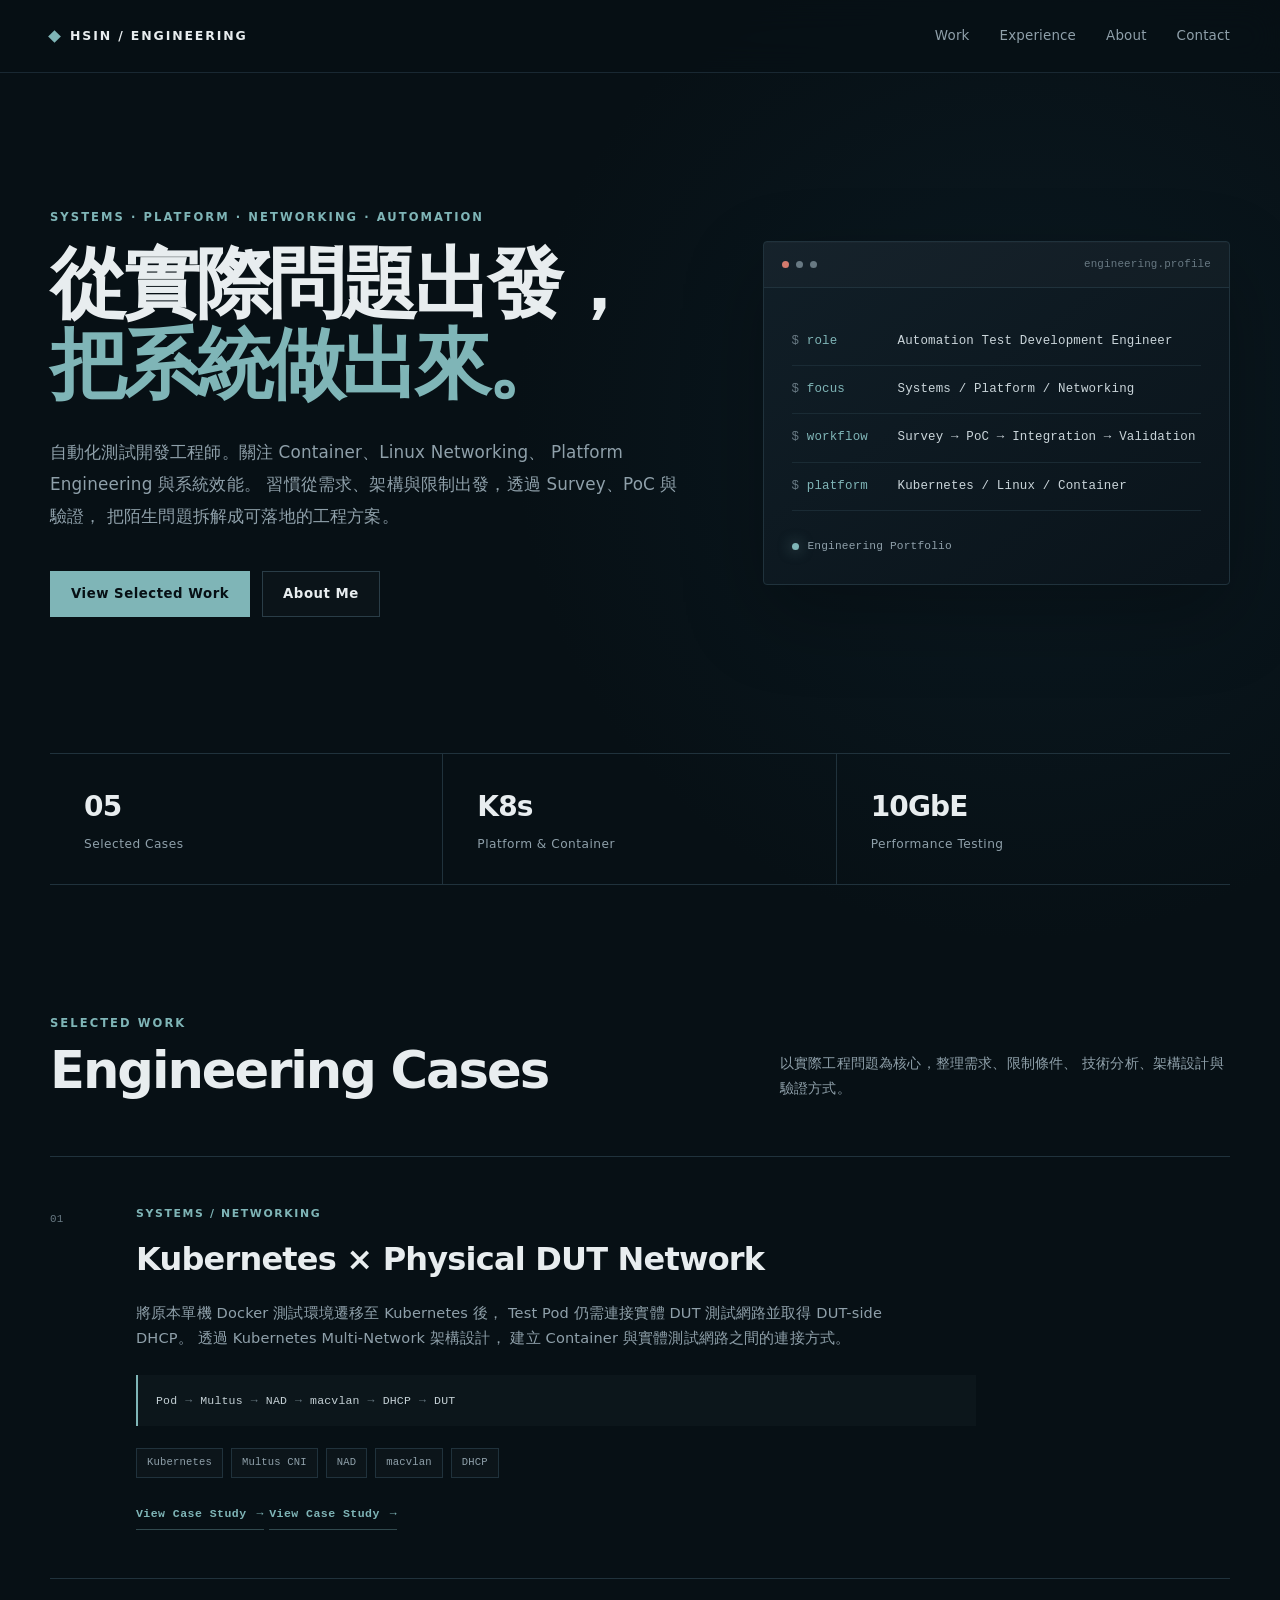
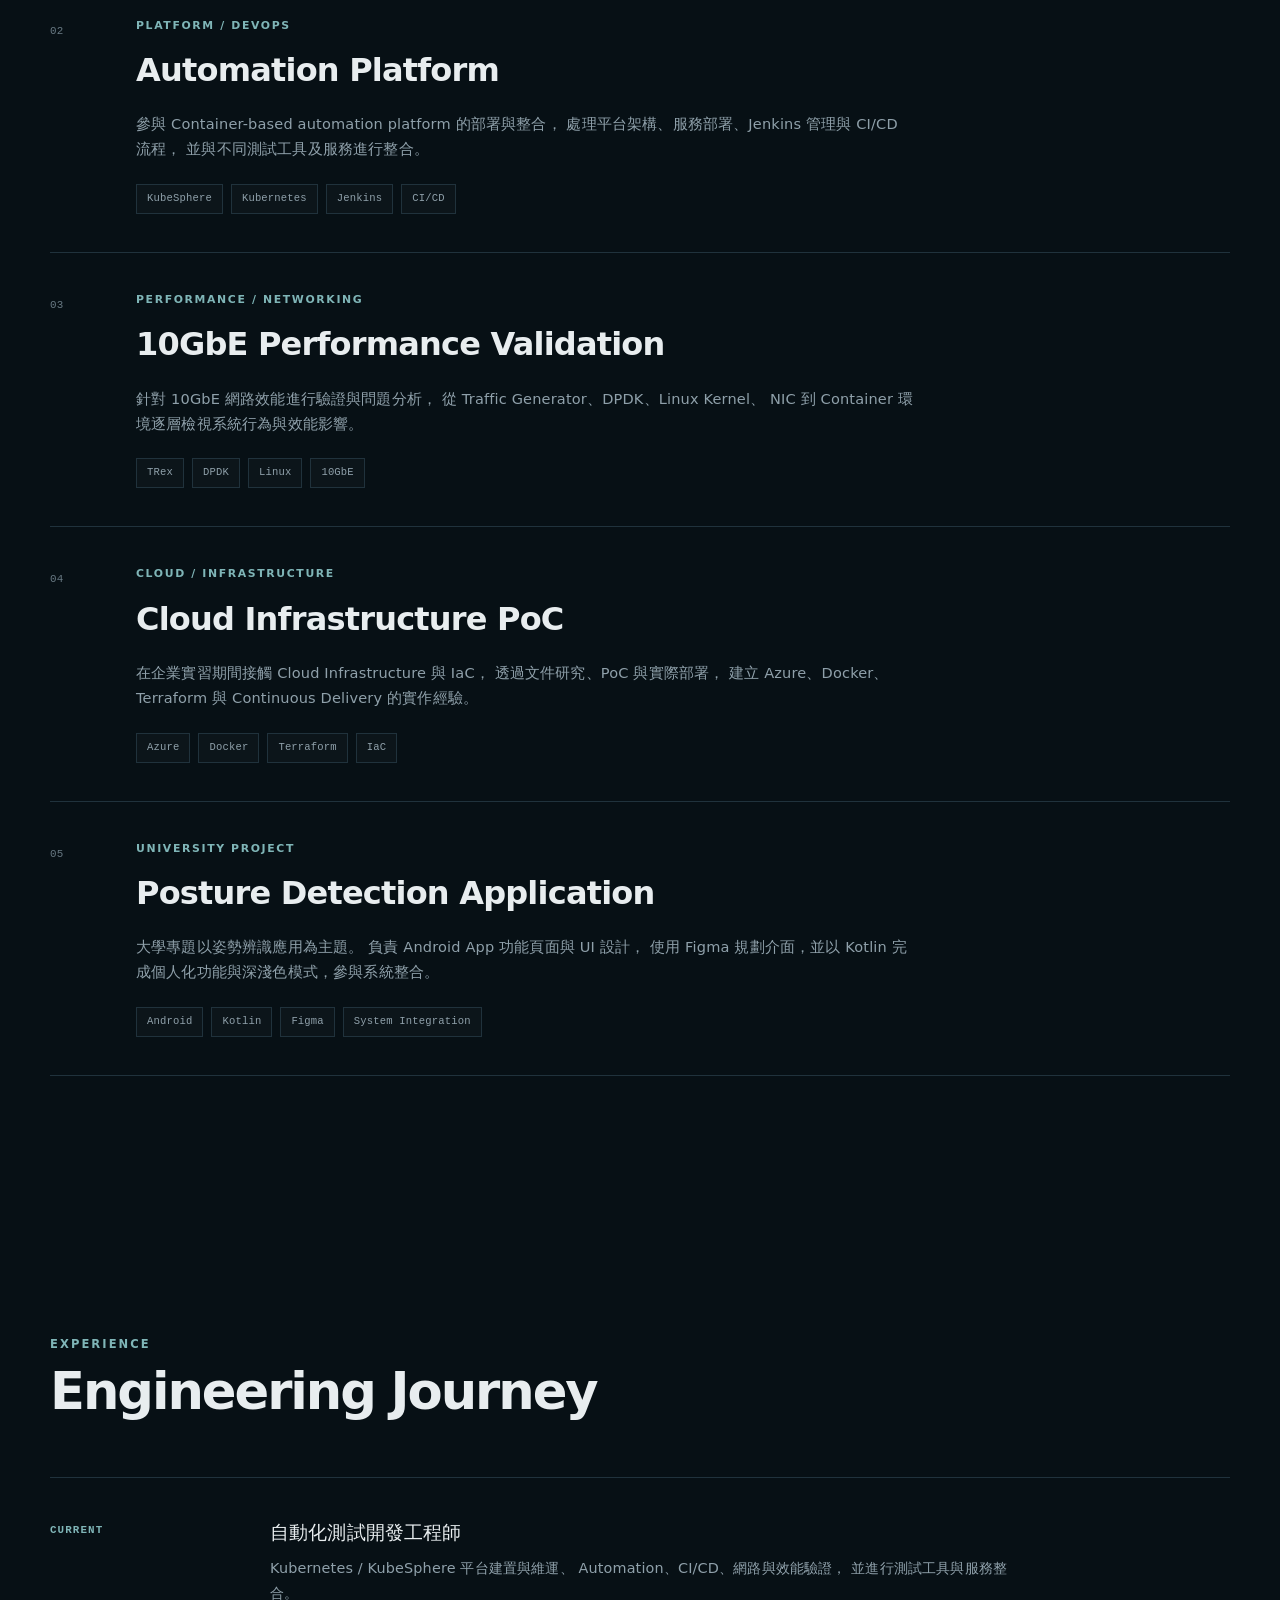
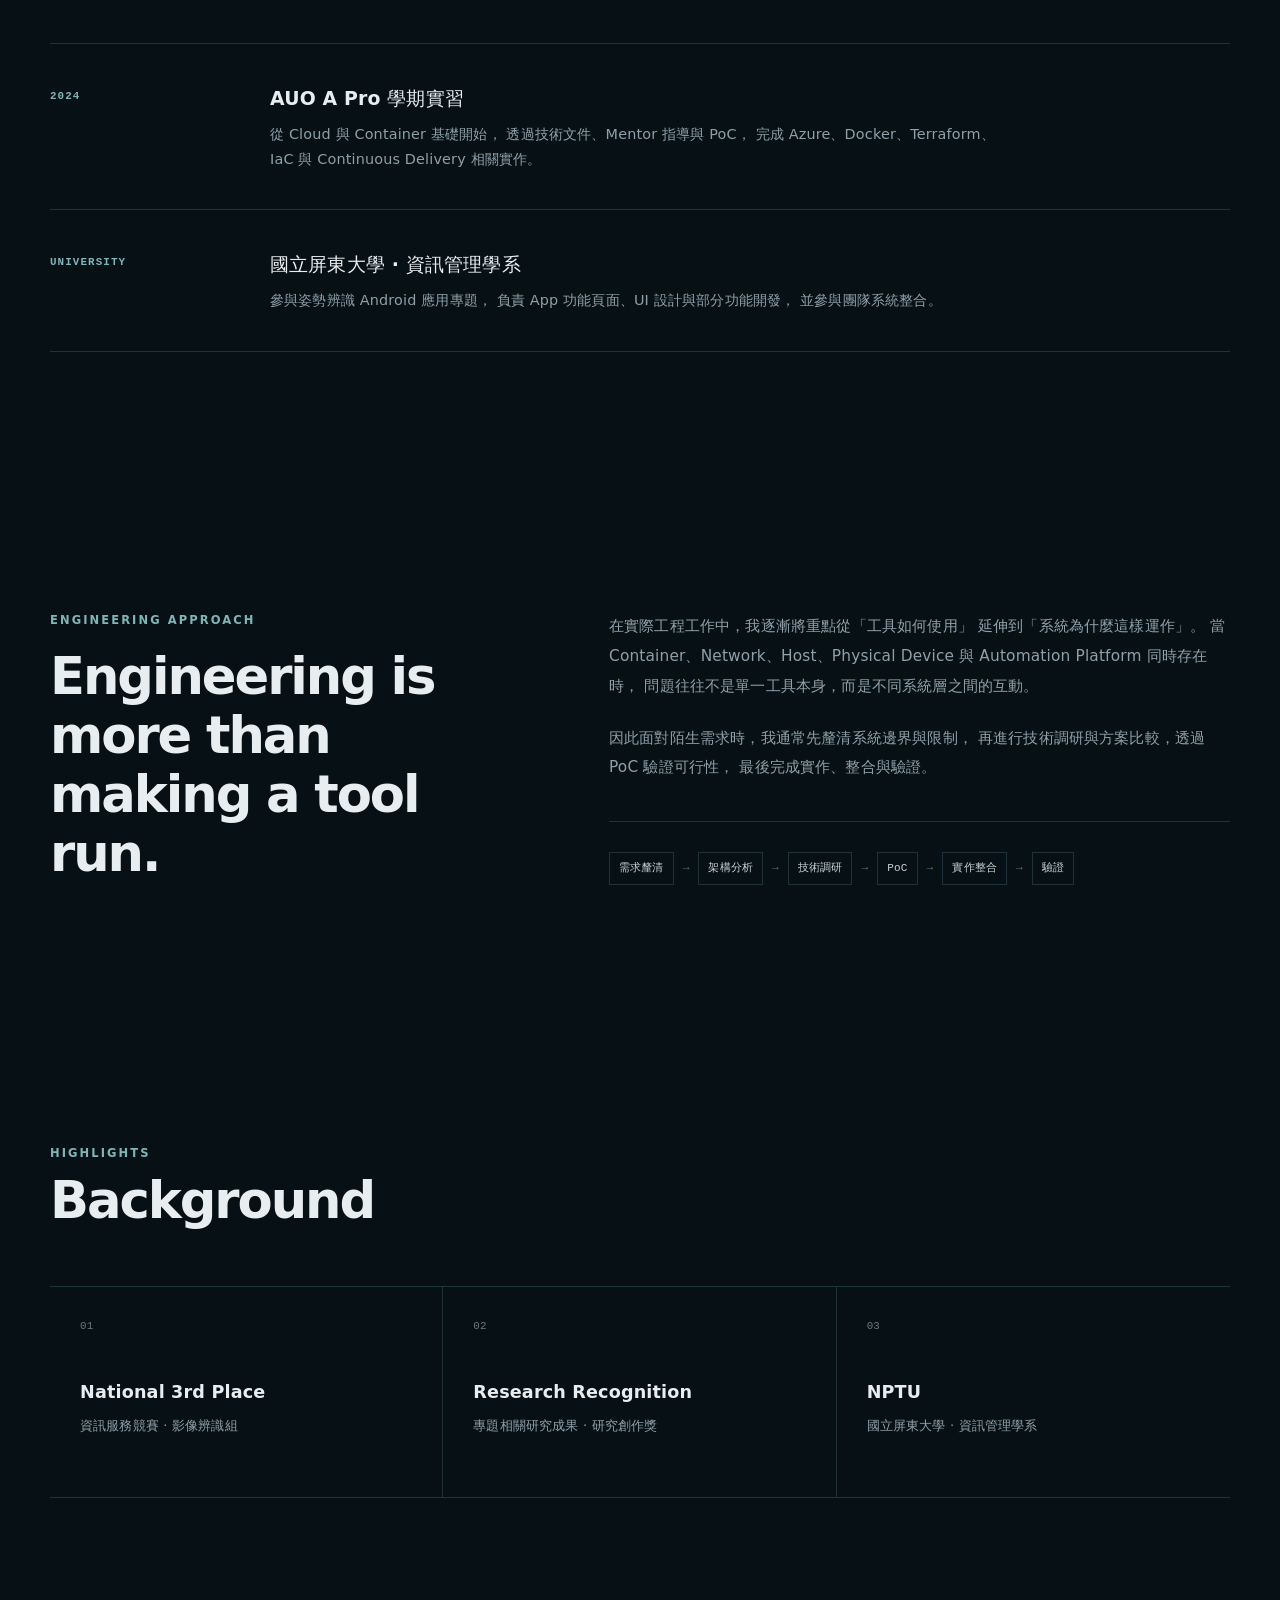
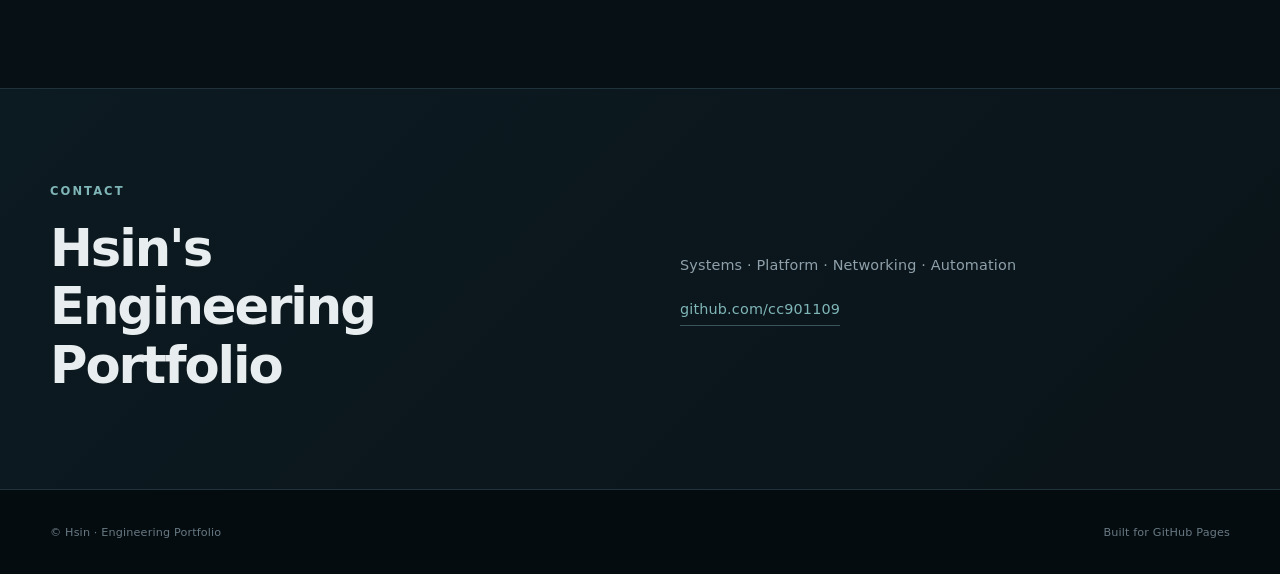
==== commit 1fbad8ab: "Add link to automation platform case study" ====
--- a/index.html
+++ b/index.html
@@ -204,6 +204,11 @@
               <span>DHCP</span>
             </div>
             
+            <a class="project-link" href="./automation-platform.html">
+              View Case Study
+              <span>→</span>
+            </a>
+            
             <a class="project-link" href="./kubernetes-dut-network.html">
               View Case Study
               <span>→</span>
--- a/style.css
+++ b/style.css
@@ -1764,3 +1764,357 @@
   }
 
 }
+
+/* =========================================================
+   Project Case Study Link
+   ========================================================= */
+
+.project-link {
+  width: fit-content;
+
+  display: inline-flex;
+  align-items: center;
+  gap: 10px;
+
+  margin-top: 26px;
+  padding-bottom: 5px;
+
+  color: var(--primary);
+
+  border-bottom: 1px solid rgba(127, 181, 183, 0.35);
+
+  font-family:
+    "SFMono-Regular",
+    Consolas,
+    monospace;
+
+  font-size: 0.72rem;
+  font-weight: 600;
+  letter-spacing: 0.04em;
+
+  transition:
+    gap 0.2s ease,
+    border-color 0.2s ease,
+    color 0.2s ease;
+}
+
+.project-link span {
+  transition: transform 0.2s ease;
+}
+
+.project-link:hover {
+  gap: 14px;
+  border-color: var(--primary);
+}
+
+.project-link:hover span {
+  transform: translateX(3px);
+}
+
+/* =========================================================
+   Case 02 — Automation Platform
+   ========================================================= */
+
+.responsibility-grid {
+  display: grid;
+  grid-template-columns: repeat(2, 1fr);
+  gap: 1px;
+
+  margin-top: 44px;
+
+  background: var(--line);
+  border: 1px solid var(--line);
+}
+
+.responsibility-card {
+  min-height: 205px;
+
+  padding: 27px;
+
+  background: var(--bg);
+}
+
+.responsibility-card > span {
+  display: block;
+
+  margin-bottom: 29px;
+
+  color: var(--muted-2);
+
+  font-family:
+    "SFMono-Regular",
+    Consolas,
+    monospace;
+
+  font-size: 0.62rem;
+}
+
+.responsibility-card h3 {
+  margin-bottom: 9px;
+
+  font-size: 1rem;
+  font-weight: 580;
+}
+
+.responsibility-card p {
+  color: var(--muted);
+
+  font-size: 0.81rem;
+  line-height: 1.75;
+}
+
+
+/* Platform Architecture */
+
+.platform-architecture {
+  position: relative;
+
+  max-width: 760px;
+
+  margin-top: 48px;
+  padding: 36px;
+
+  background:
+    linear-gradient(
+      145deg,
+      rgba(17, 31, 39, 0.84),
+      rgba(8, 17, 22, 0.94)
+    );
+
+  border: 1px solid var(--line);
+}
+
+.platform-architecture::before {
+  content: "";
+
+  position: absolute;
+  inset: 0;
+
+  pointer-events: none;
+
+  background-image:
+    linear-gradient(
+      rgba(127, 181, 183, 0.022) 1px,
+      transparent 1px
+    ),
+    linear-gradient(
+      90deg,
+      rgba(127, 181, 183, 0.022) 1px,
+      transparent 1px
+    );
+
+  background-size: 28px 28px;
+}
+
+.platform-layer {
+  position: relative;
+  z-index: 1;
+
+  max-width: 560px;
+
+  margin-inline: auto;
+  padding: 18px 21px;
+
+  background: var(--panel);
+
+  border: 1px solid var(--line-light);
+}
+
+.platform-layer small,
+.service-node small,
+.collaboration-center small {
+  display: block;
+
+  margin-bottom: 5px;
+
+  color: var(--muted-2);
+
+  font-family:
+    "SFMono-Regular",
+    Consolas,
+    monospace;
+
+  font-size: 0.55rem;
+  font-weight: 700;
+  letter-spacing: 0.1em;
+}
+
+.platform-layer strong {
+  display: block;
+
+  margin-bottom: 4px;
+
+  font-size: 0.91rem;
+  font-weight: 600;
+}
+
+.platform-layer p {
+  color: var(--muted);
+
+  font-size: 0.68rem;
+}
+
+.platform-entry {
+  border-color: rgba(211, 122, 109, 0.45);
+  box-shadow: inset 3px 0 var(--accent);
+}
+
+.platform-core {
+  border-color: rgba(127, 181, 183, 0.55);
+  box-shadow: inset 3px 0 var(--primary);
+}
+
+.platform-connector {
+  position: relative;
+  z-index: 1;
+
+  padding: 9px 0;
+
+  color: var(--primary);
+
+  text-align: center;
+
+  font-family:
+    "SFMono-Regular",
+    Consolas,
+    monospace;
+}
+
+.service-row {
+  position: relative;
+  z-index: 1;
+
+  display: grid;
+  grid-template-columns: repeat(3, 1fr);
+  gap: 10px;
+}
+
+.service-node {
+  min-height: 92px;
+
+  display: flex;
+  flex-direction: column;
+  justify-content: center;
+
+  padding: 14px;
+
+  background: #0d181f;
+
+  border: 1px solid var(--line);
+}
+
+.service-node strong {
+  color: #cad5da;
+
+  font-size: 0.72rem;
+  font-weight: 550;
+}
+
+
+/* Collaboration */
+
+.collaboration-map {
+  max-width: 760px;
+
+  display: grid;
+  grid-template-columns: 1fr 1.15fr 1fr;
+  align-items: stretch;
+  gap: 12px;
+
+  margin-top: 46px;
+}
+
+.collaboration-side,
+.collaboration-center {
+  min-height: 165px;
+
+  display: flex;
+  flex-direction: column;
+  justify-content: center;
+
+  padding: 22px;
+
+  background: var(--panel);
+
+  border: 1px solid var(--line);
+}
+
+.collaboration-side span {
+  margin-bottom: 17px;
+
+  color: var(--muted-2);
+
+  font-family:
+    "SFMono-Regular",
+    Consolas,
+    monospace;
+
+  font-size: 0.56rem;
+  font-weight: 700;
+  letter-spacing: 0.09em;
+}
+
+.collaboration-side strong {
+  color: #c1ccd1;
+
+  font-size: 0.78rem;
+  font-weight: 550;
+}
+
+.collaboration-center {
+  background:
+    linear-gradient(
+      145deg,
+      rgba(127, 181, 183, 0.09),
+      var(--panel)
+    );
+
+  border-color: rgba(127, 181, 183, 0.4);
+}
+
+.collaboration-center small {
+  margin-bottom: 18px;
+
+  color: var(--primary);
+}
+
+.collaboration-center strong {
+  margin-bottom: 4px;
+
+  color: #d3dde1;
+
+  font-size: 0.78rem;
+  font-weight: 550;
+}
+
+
+/* Responsive */
+
+@media (max-width: 680px) {
+
+  .responsibility-grid {
+    grid-template-columns: 1fr;
+  }
+
+  .responsibility-card {
+    min-height: 175px;
+  }
+
+  .platform-architecture {
+    padding: 24px 16px;
+  }
+
+  .service-row {
+    grid-template-columns: 1fr;
+  }
+
+  .collaboration-map {
+    grid-template-columns: 1fr;
+  }
+
+  .collaboration-side,
+  .collaboration-center {
+    min-height: 135px;
+  }
+
+}
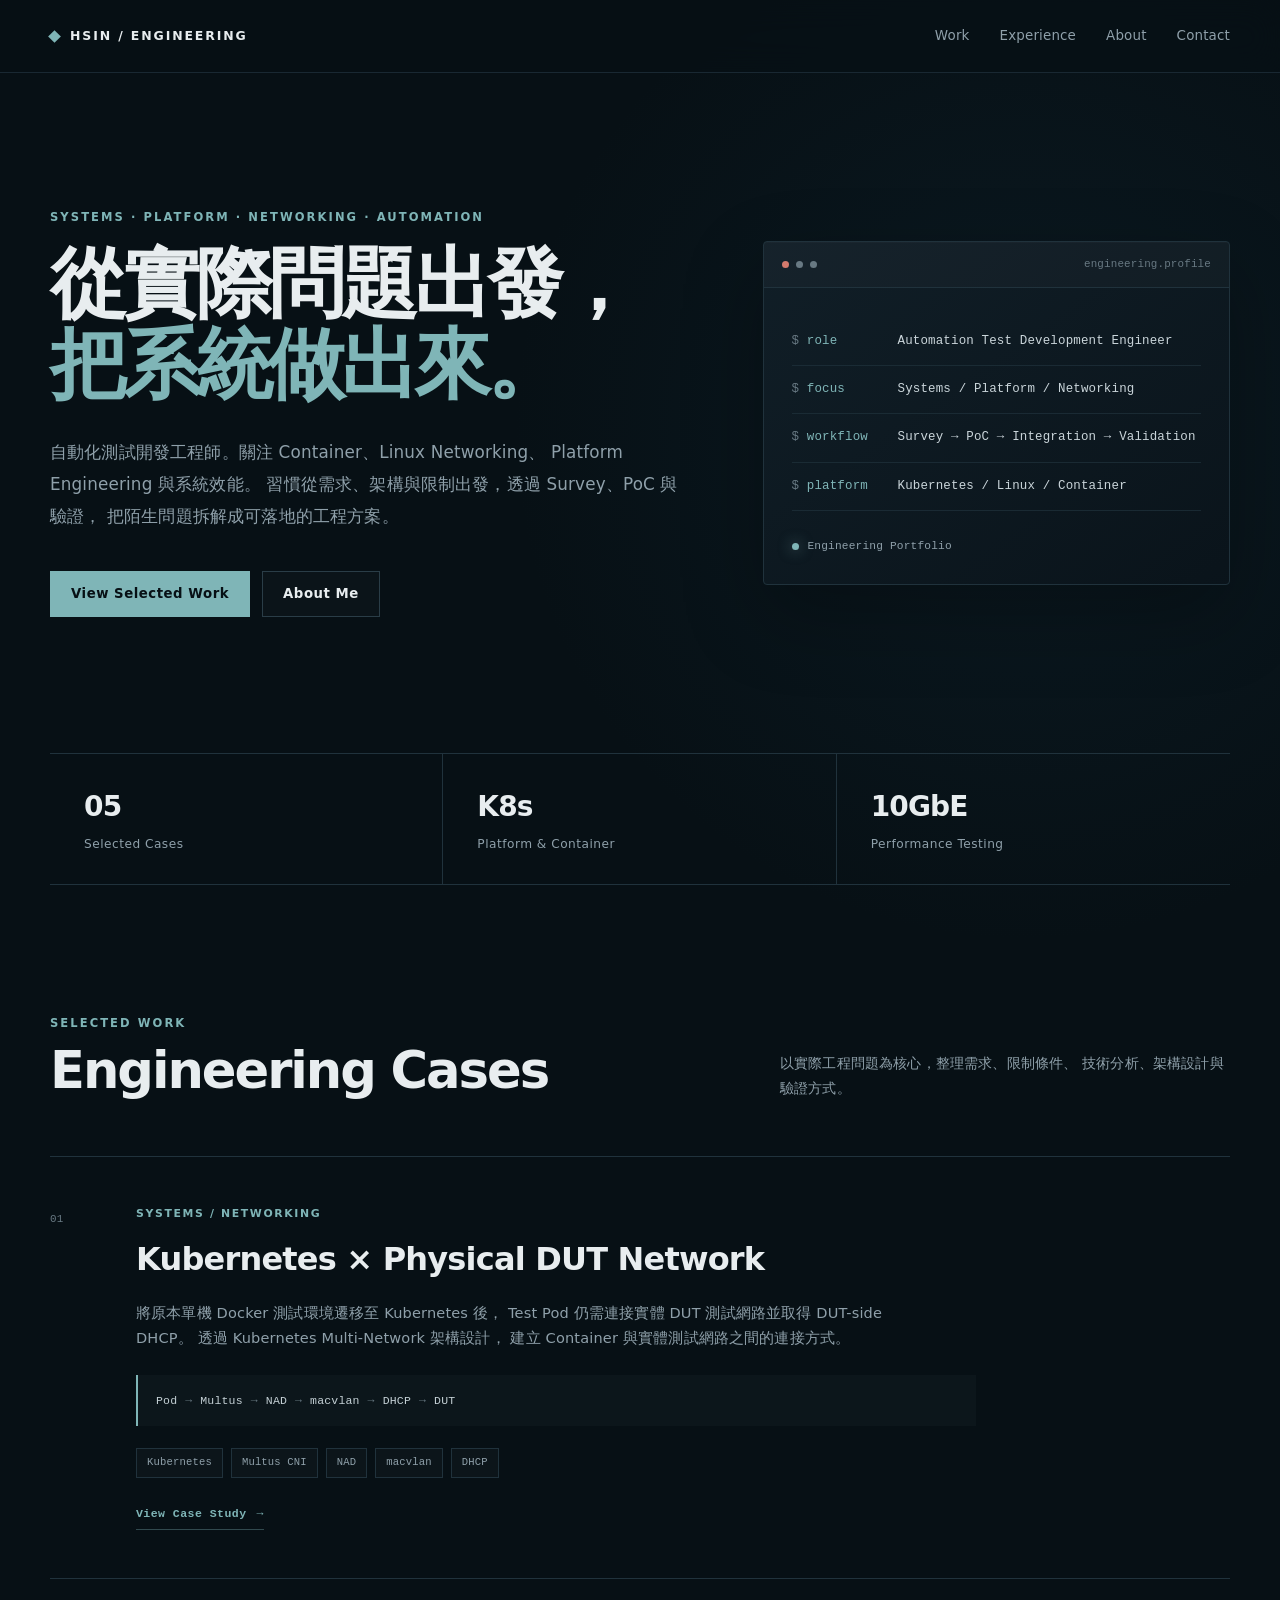
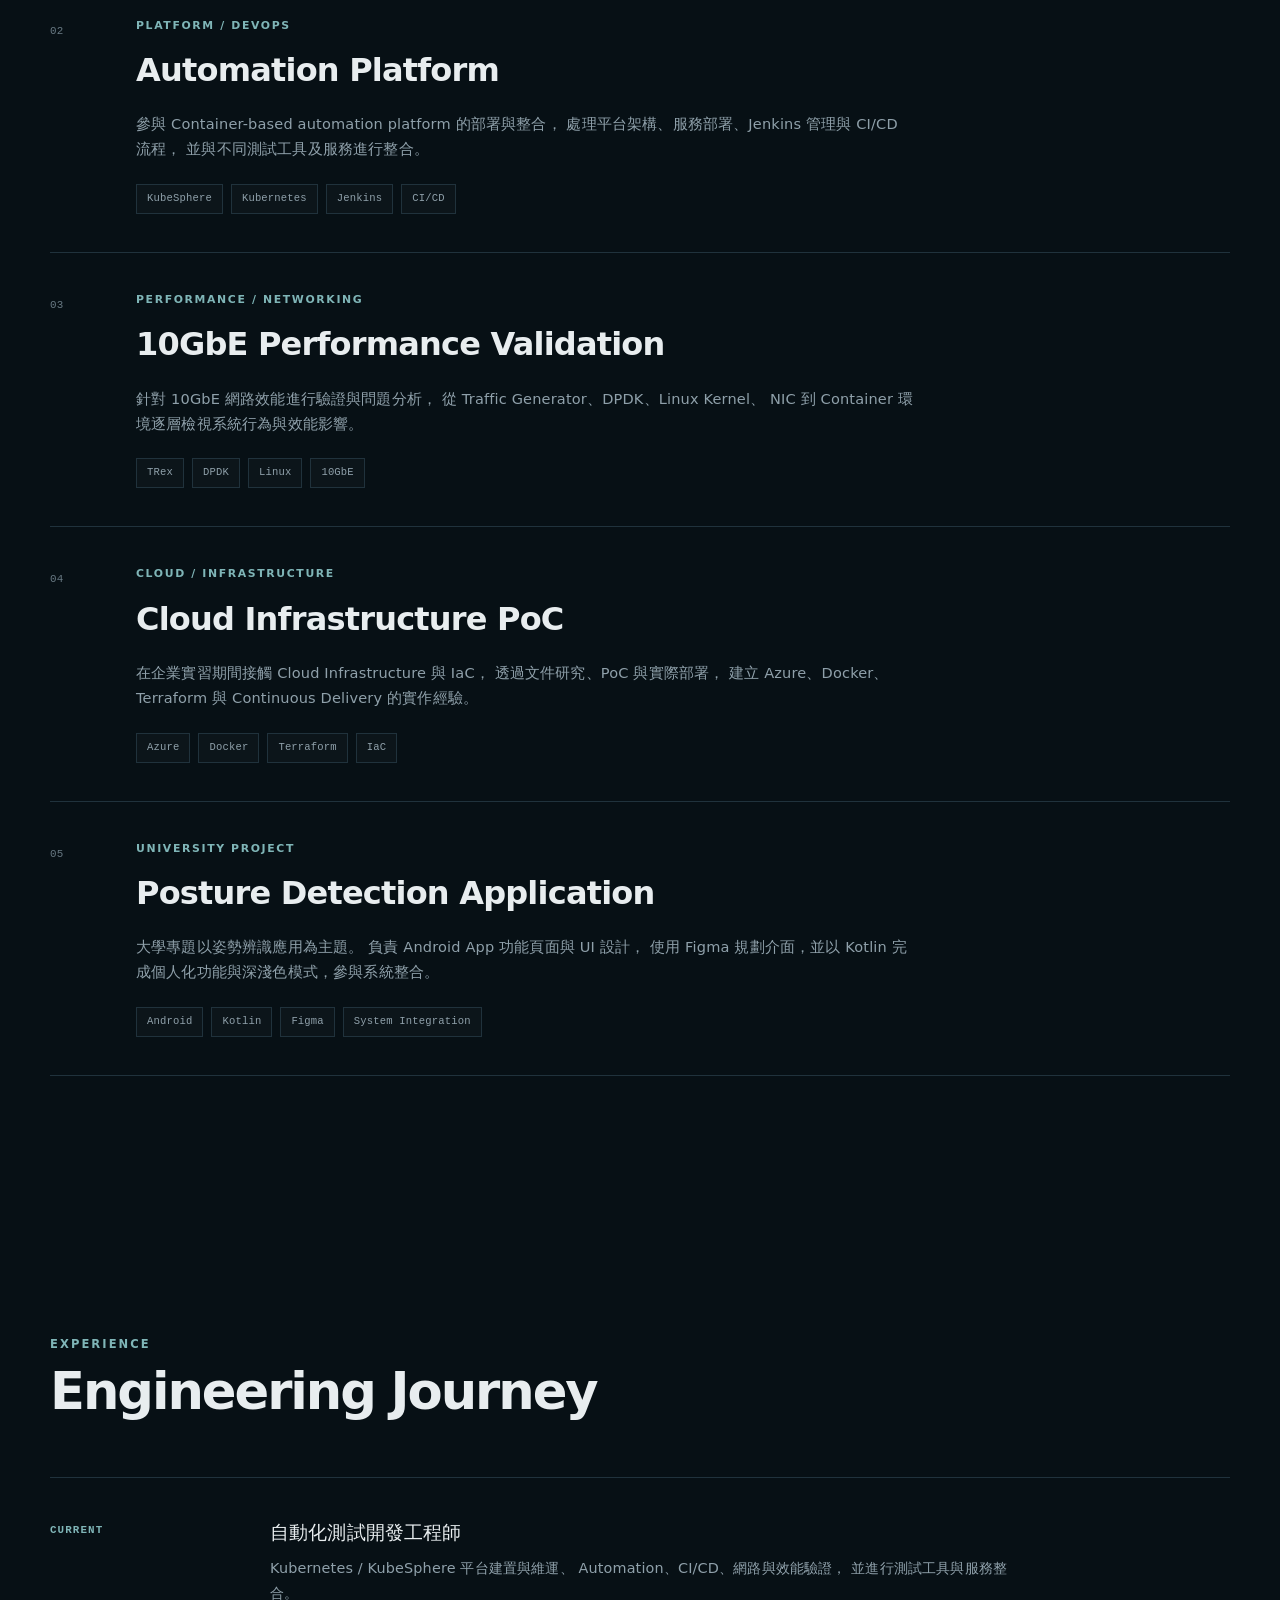
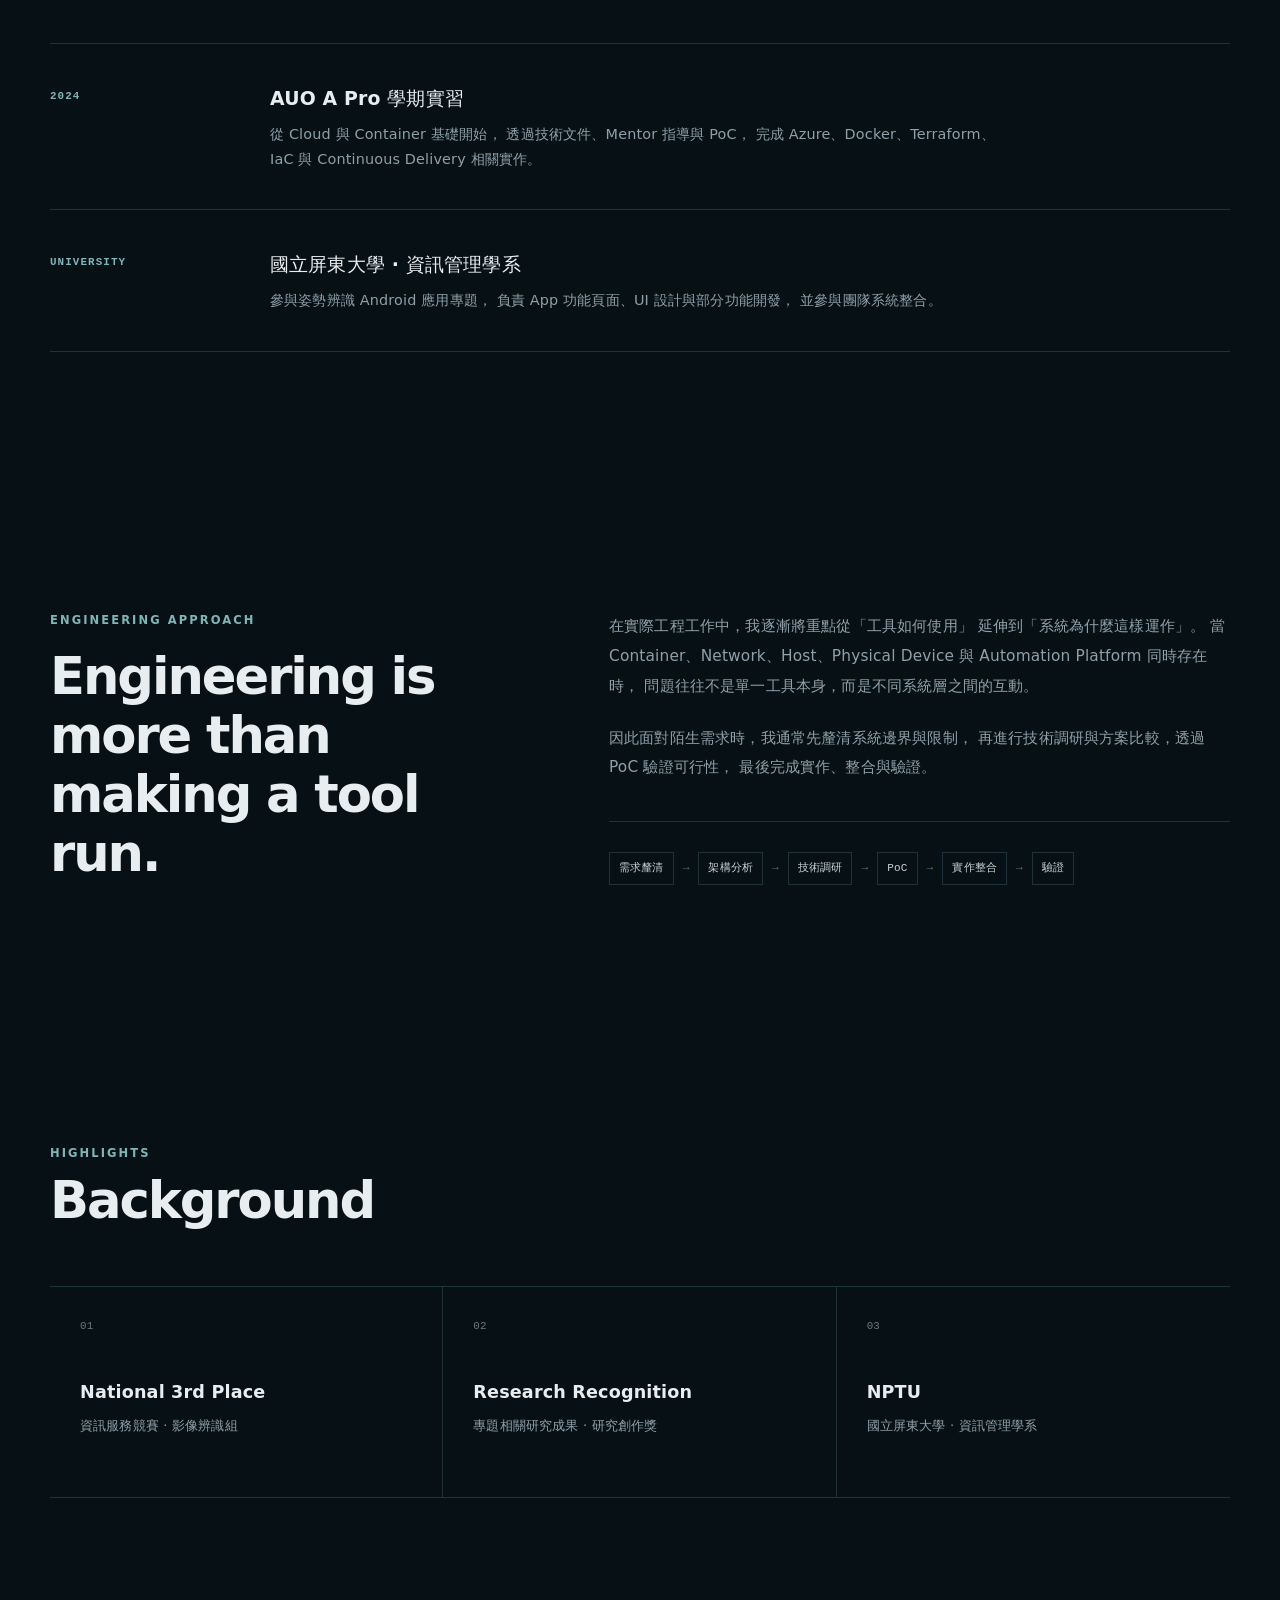
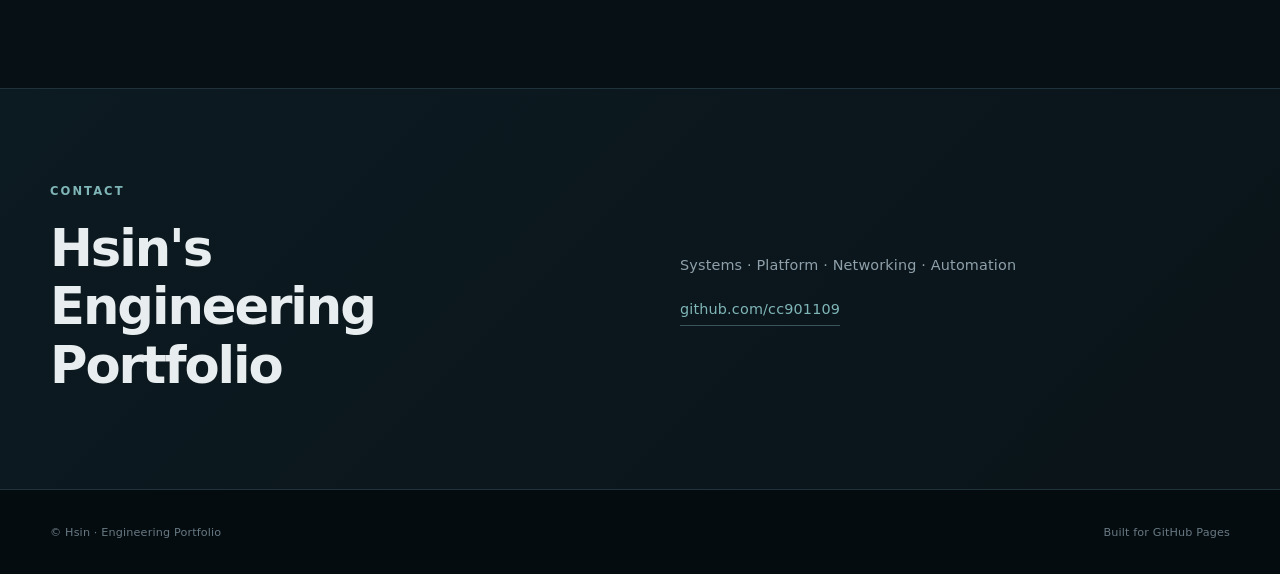
==== commit 25605844: "Remove project link to automation-platform.html Removed link to automation platform case study." ====
--- a/index.html
+++ b/index.html
@@ -203,12 +203,7 @@
               <span>macvlan</span>
               <span>DHCP</span>
             </div>
-            
-            <a class="project-link" href="./automation-platform.html">
-              View Case Study
-              <span>→</span>
-            </a>
-            
+
             <a class="project-link" href="./kubernetes-dut-network.html">
               View Case Study
               <span>→</span>
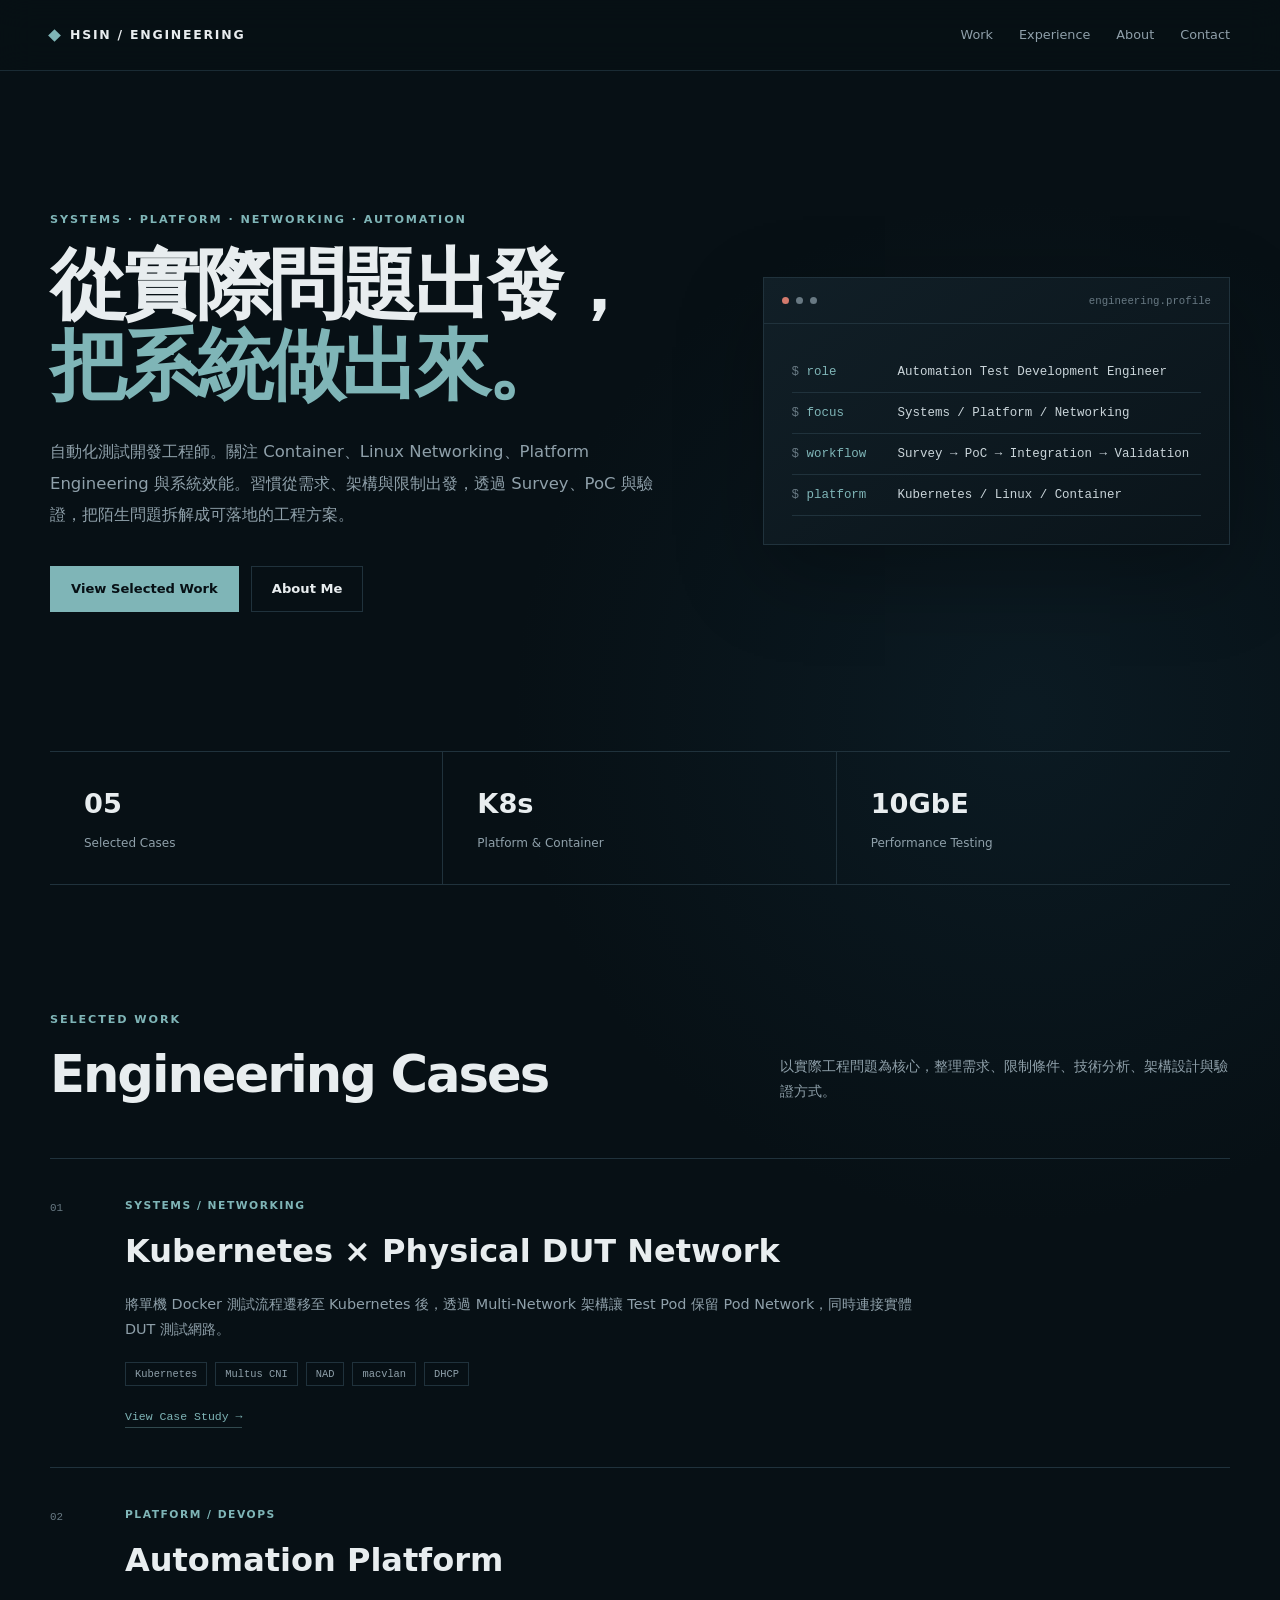
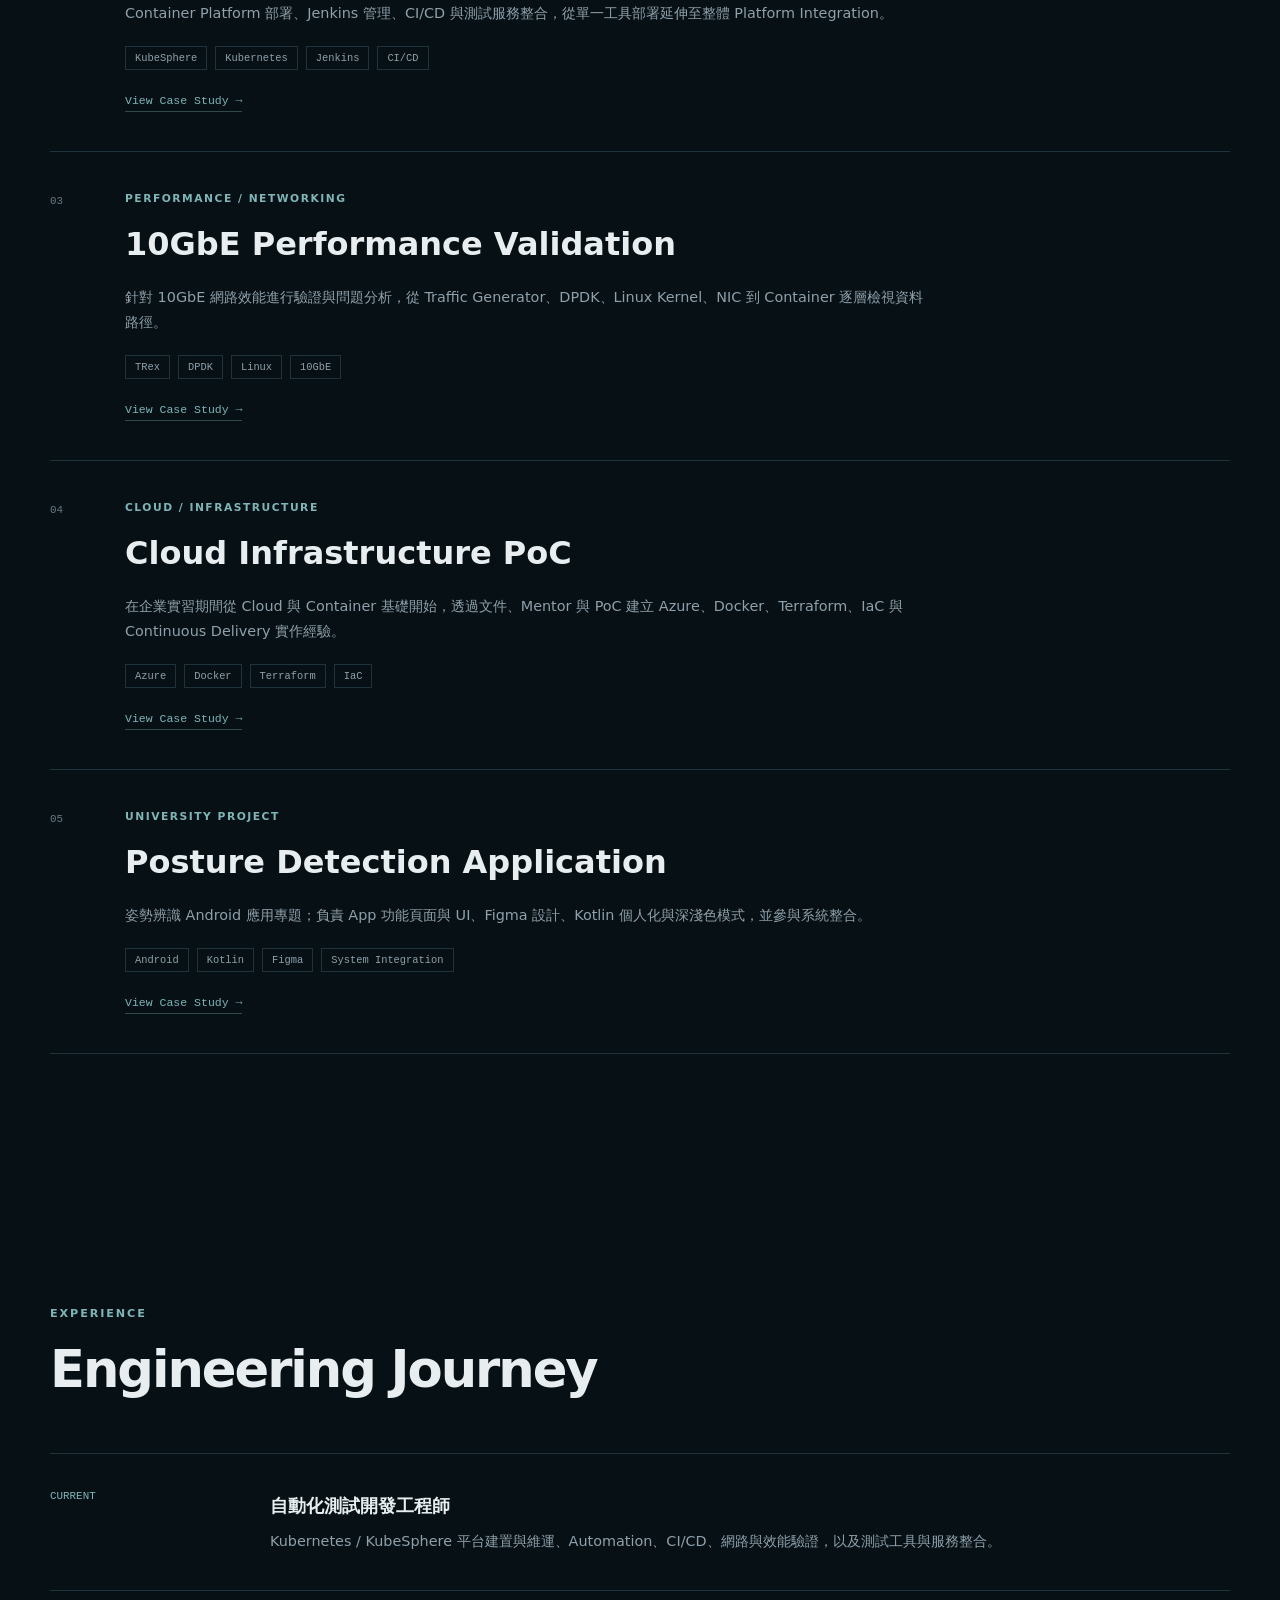
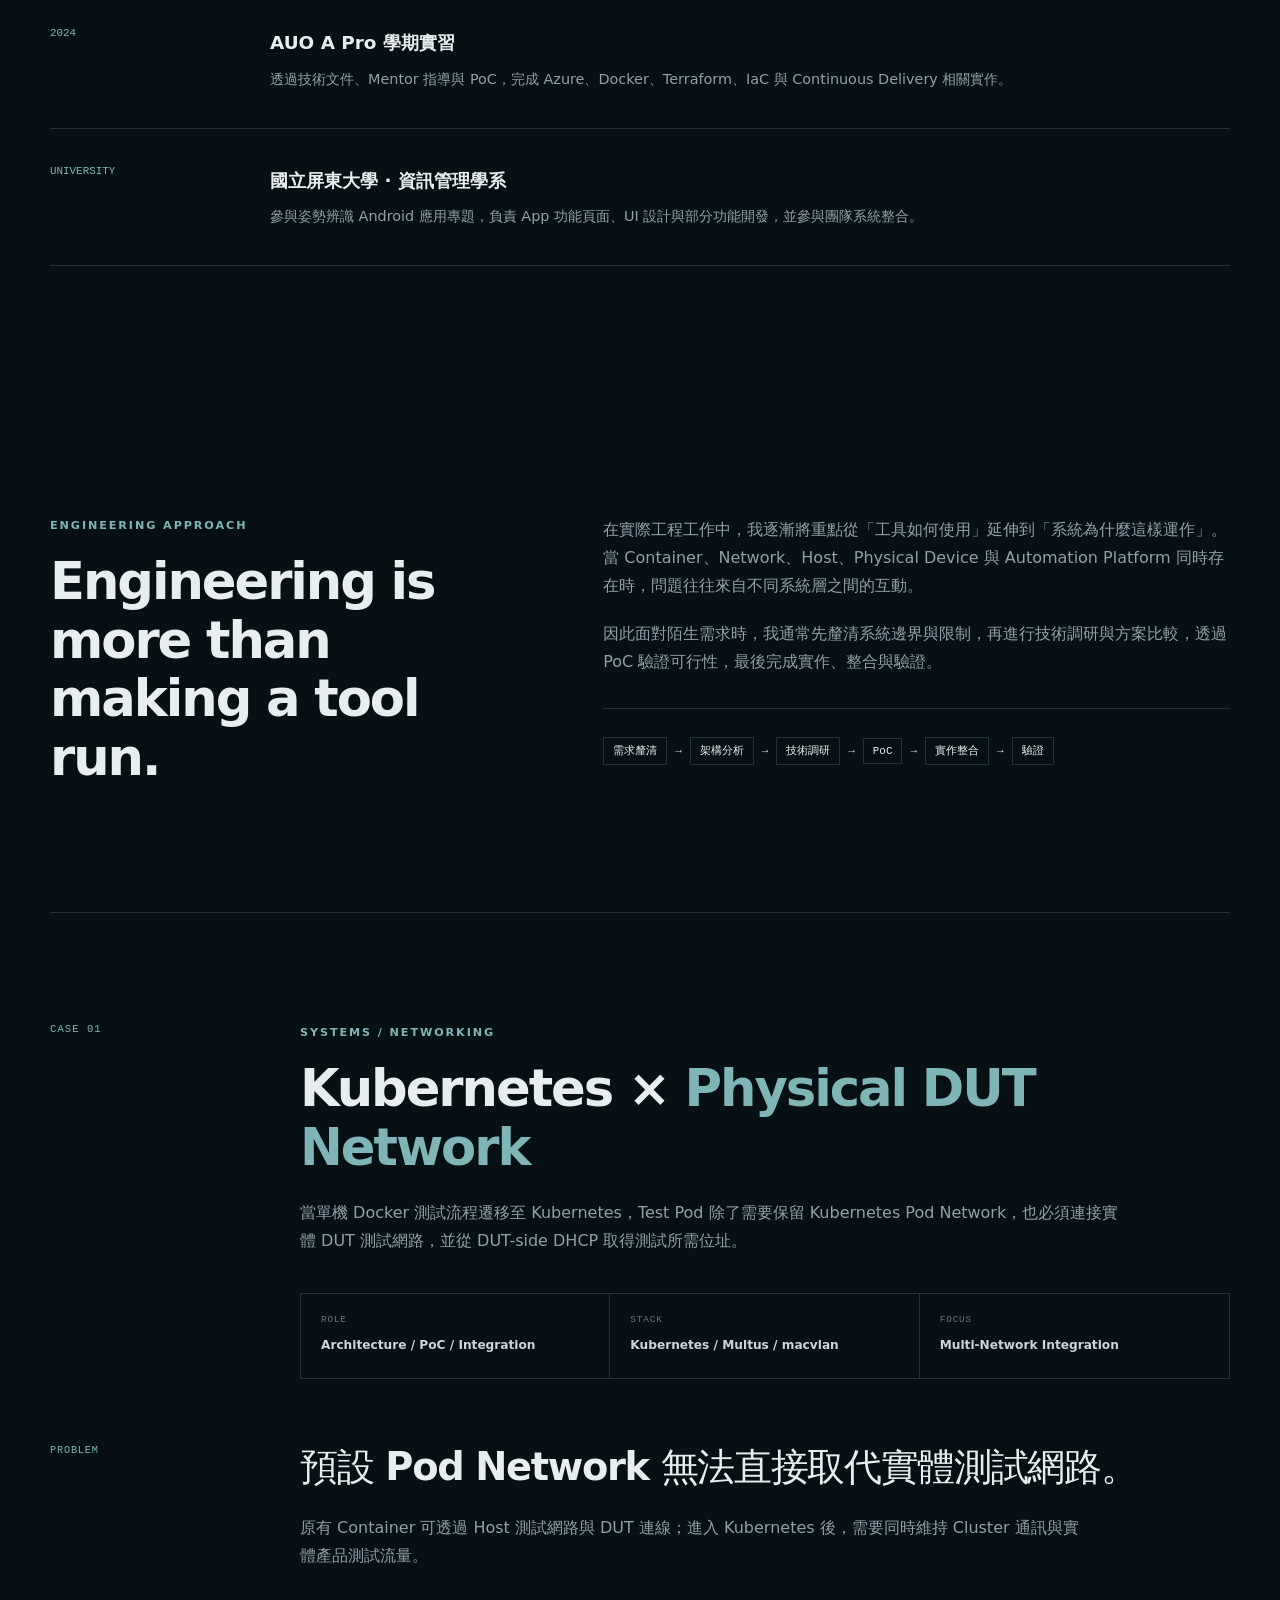
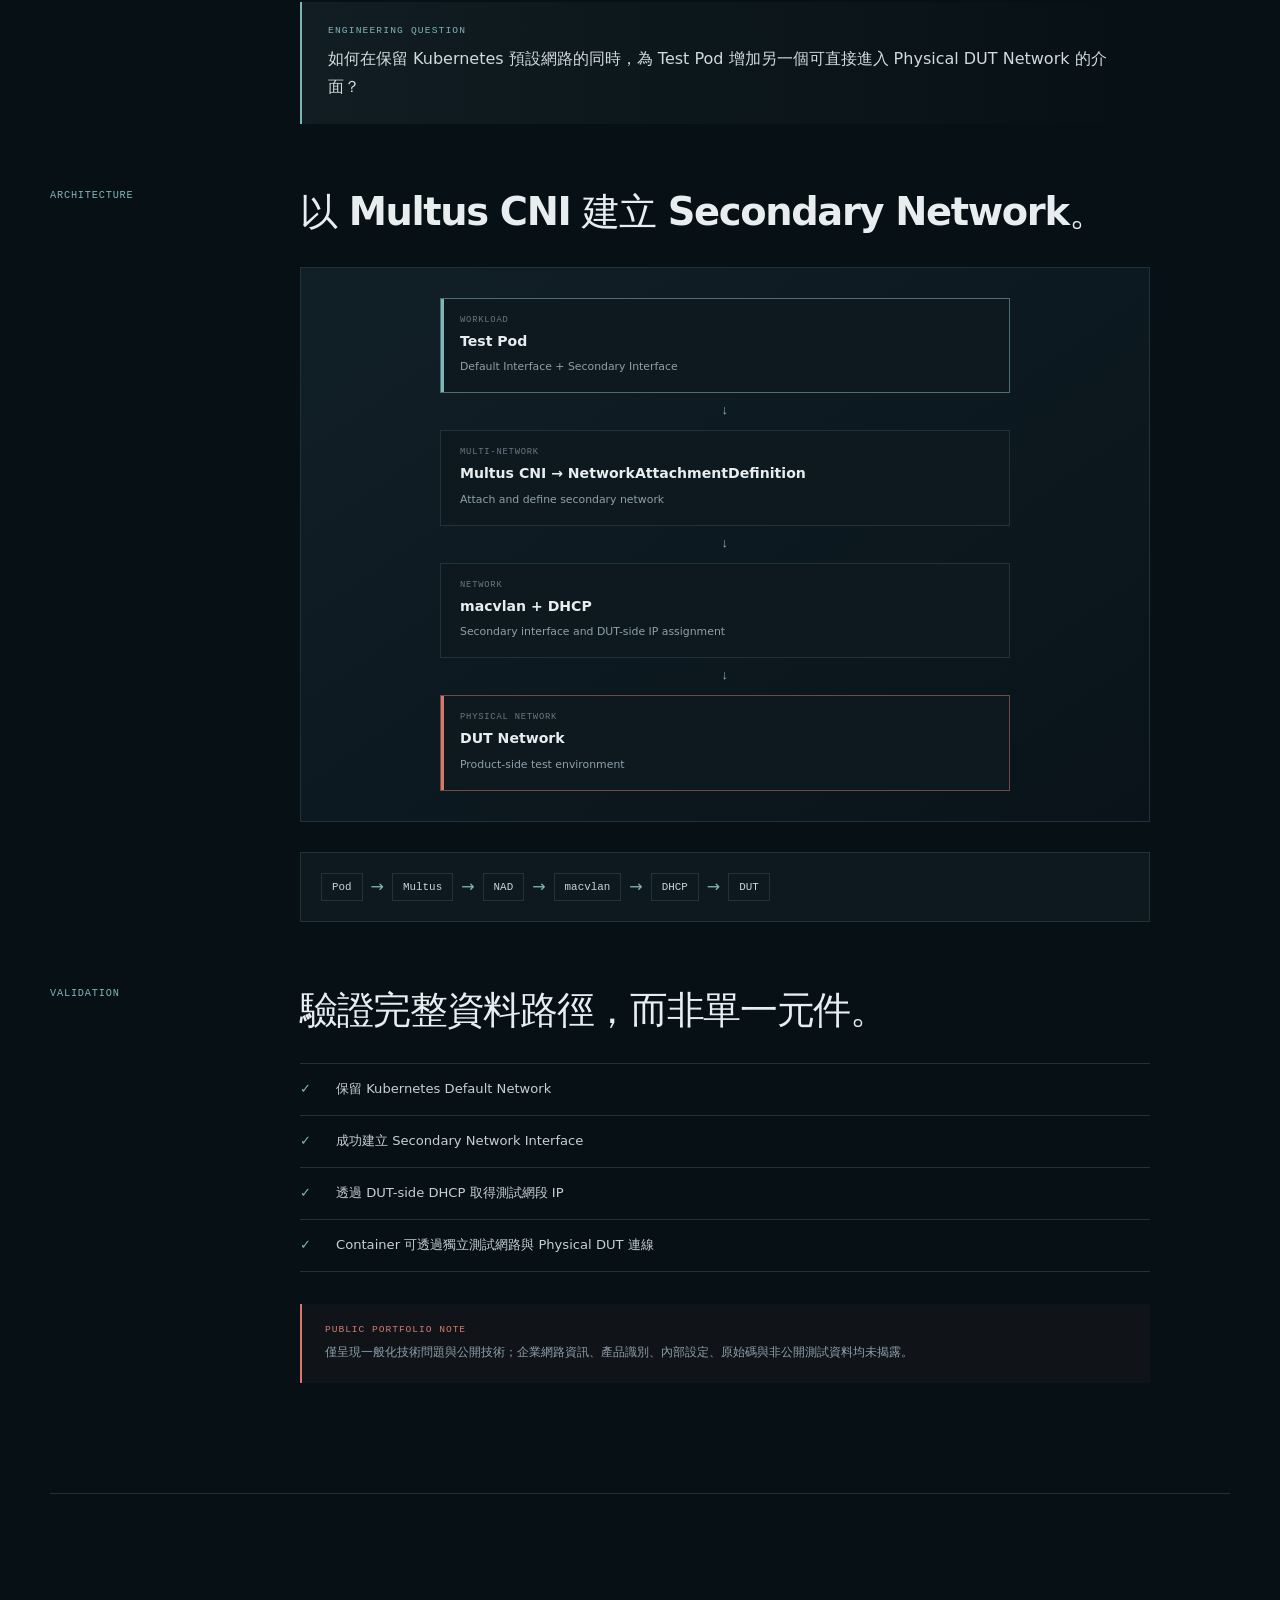
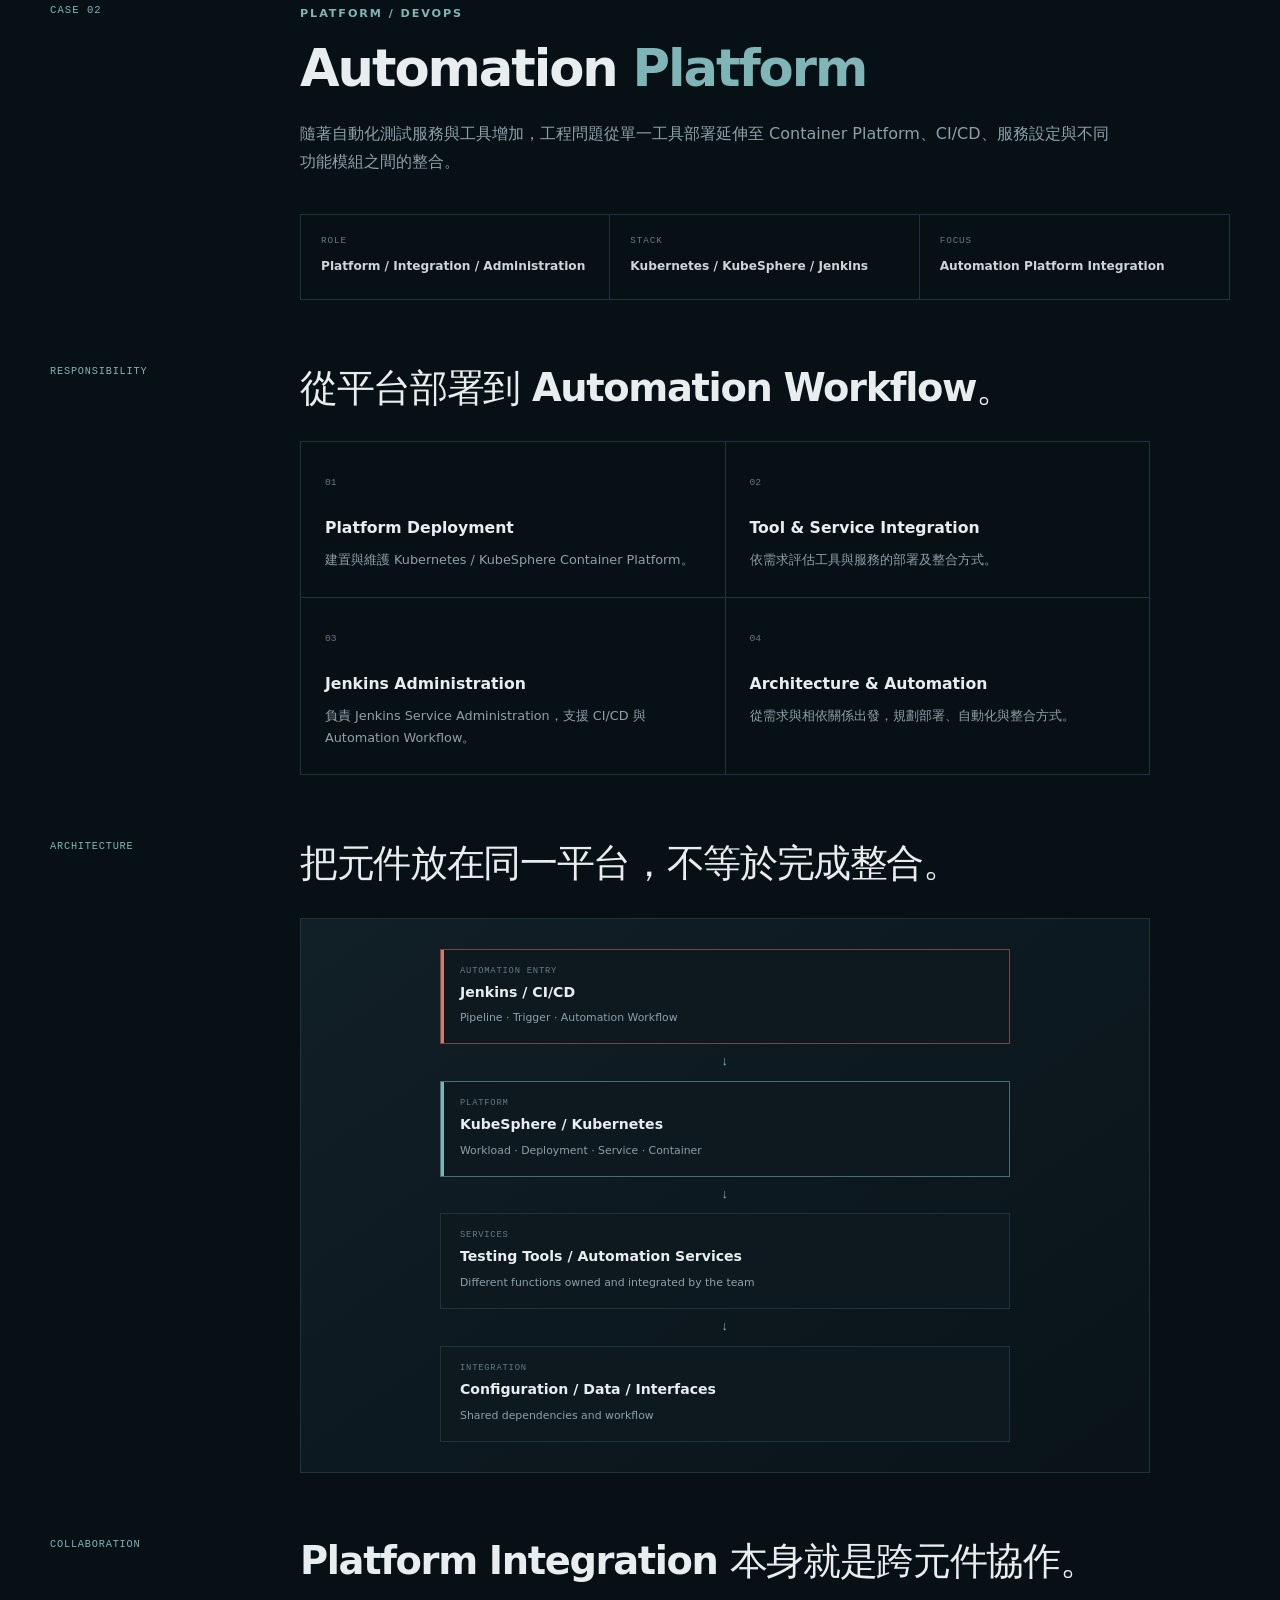
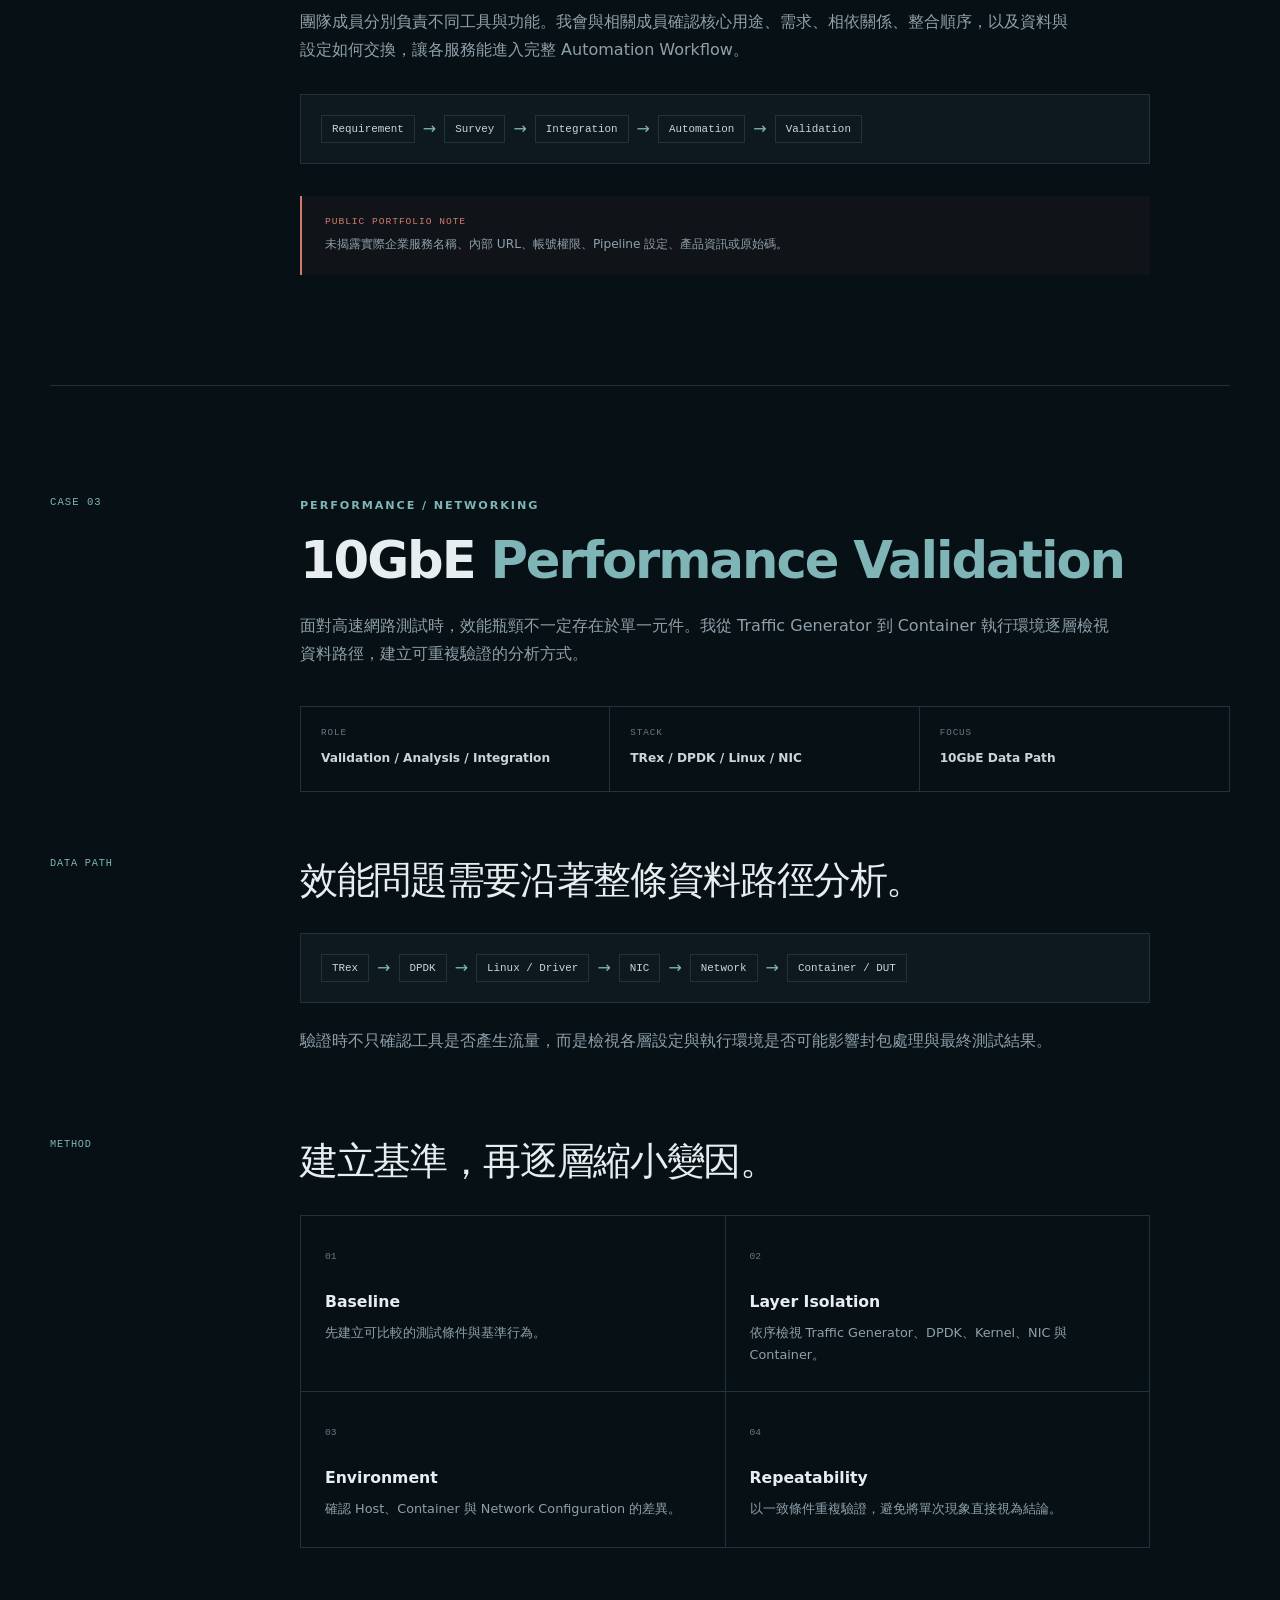
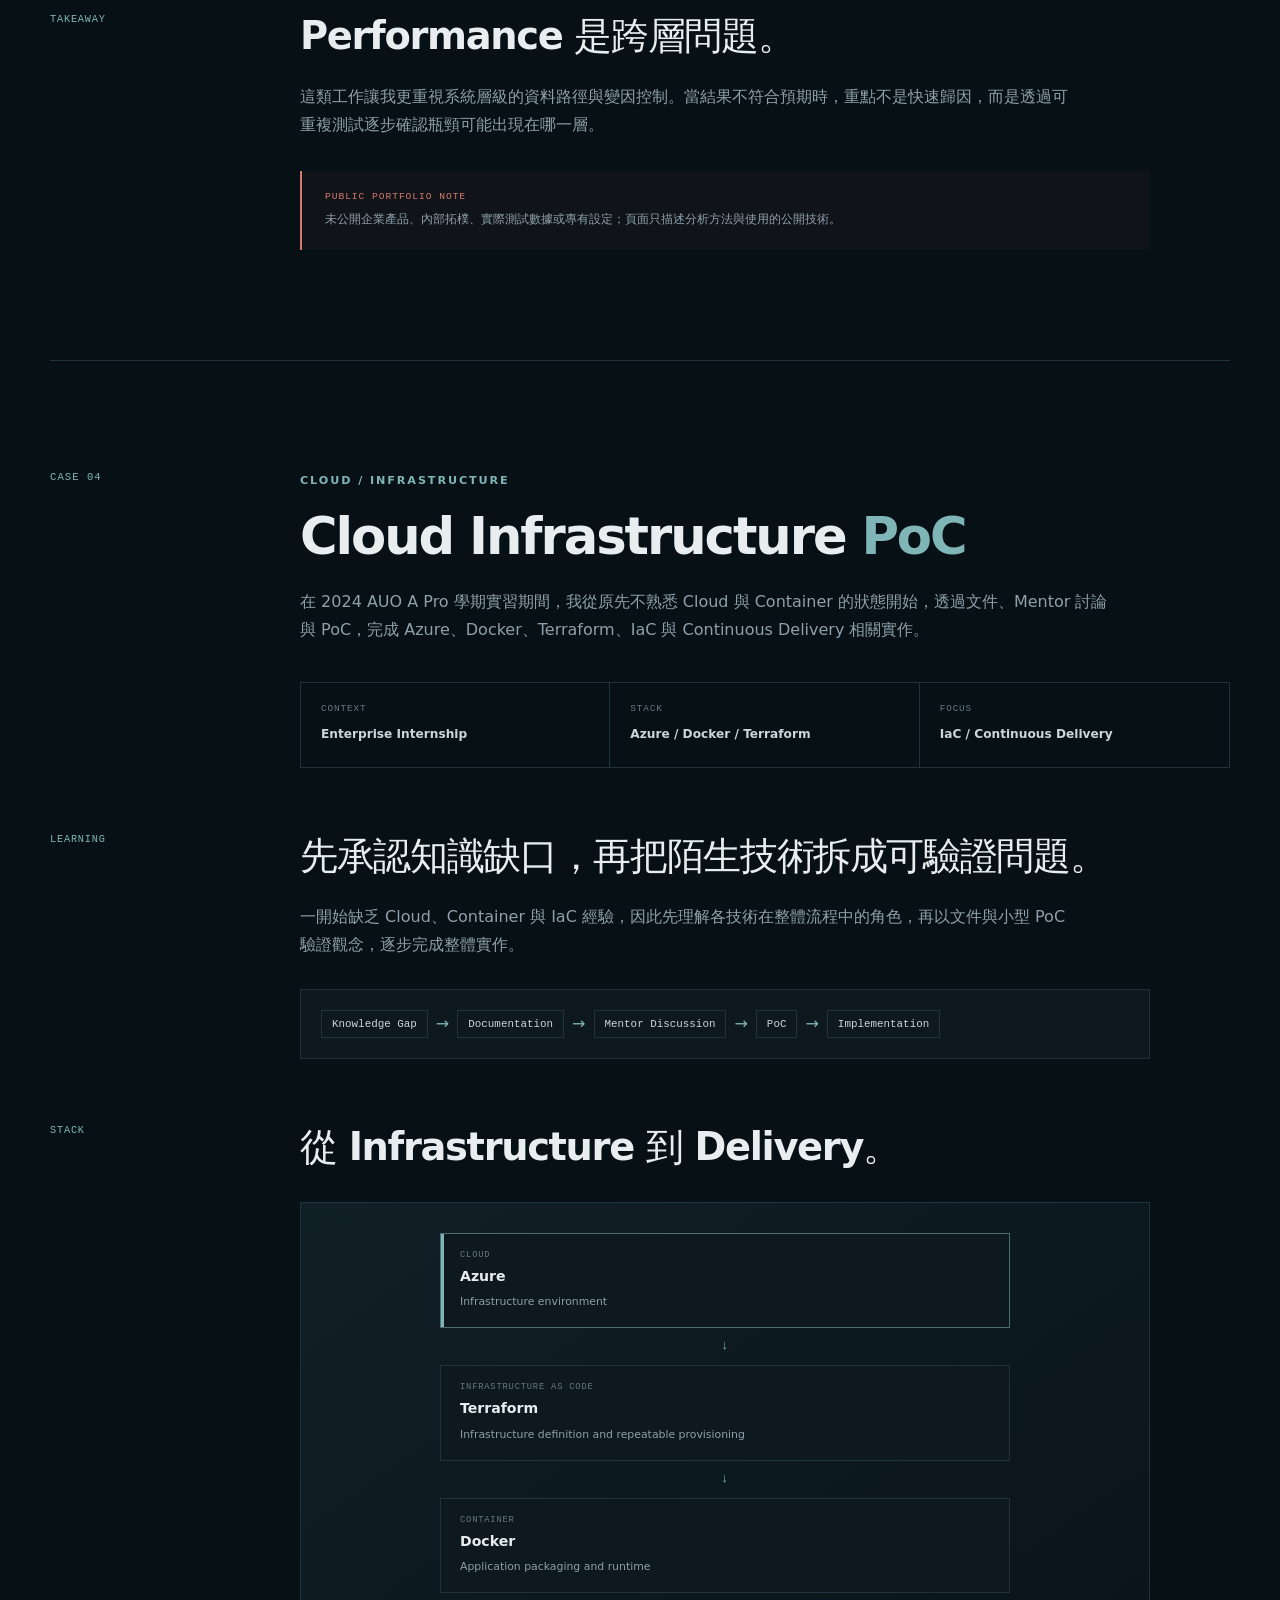
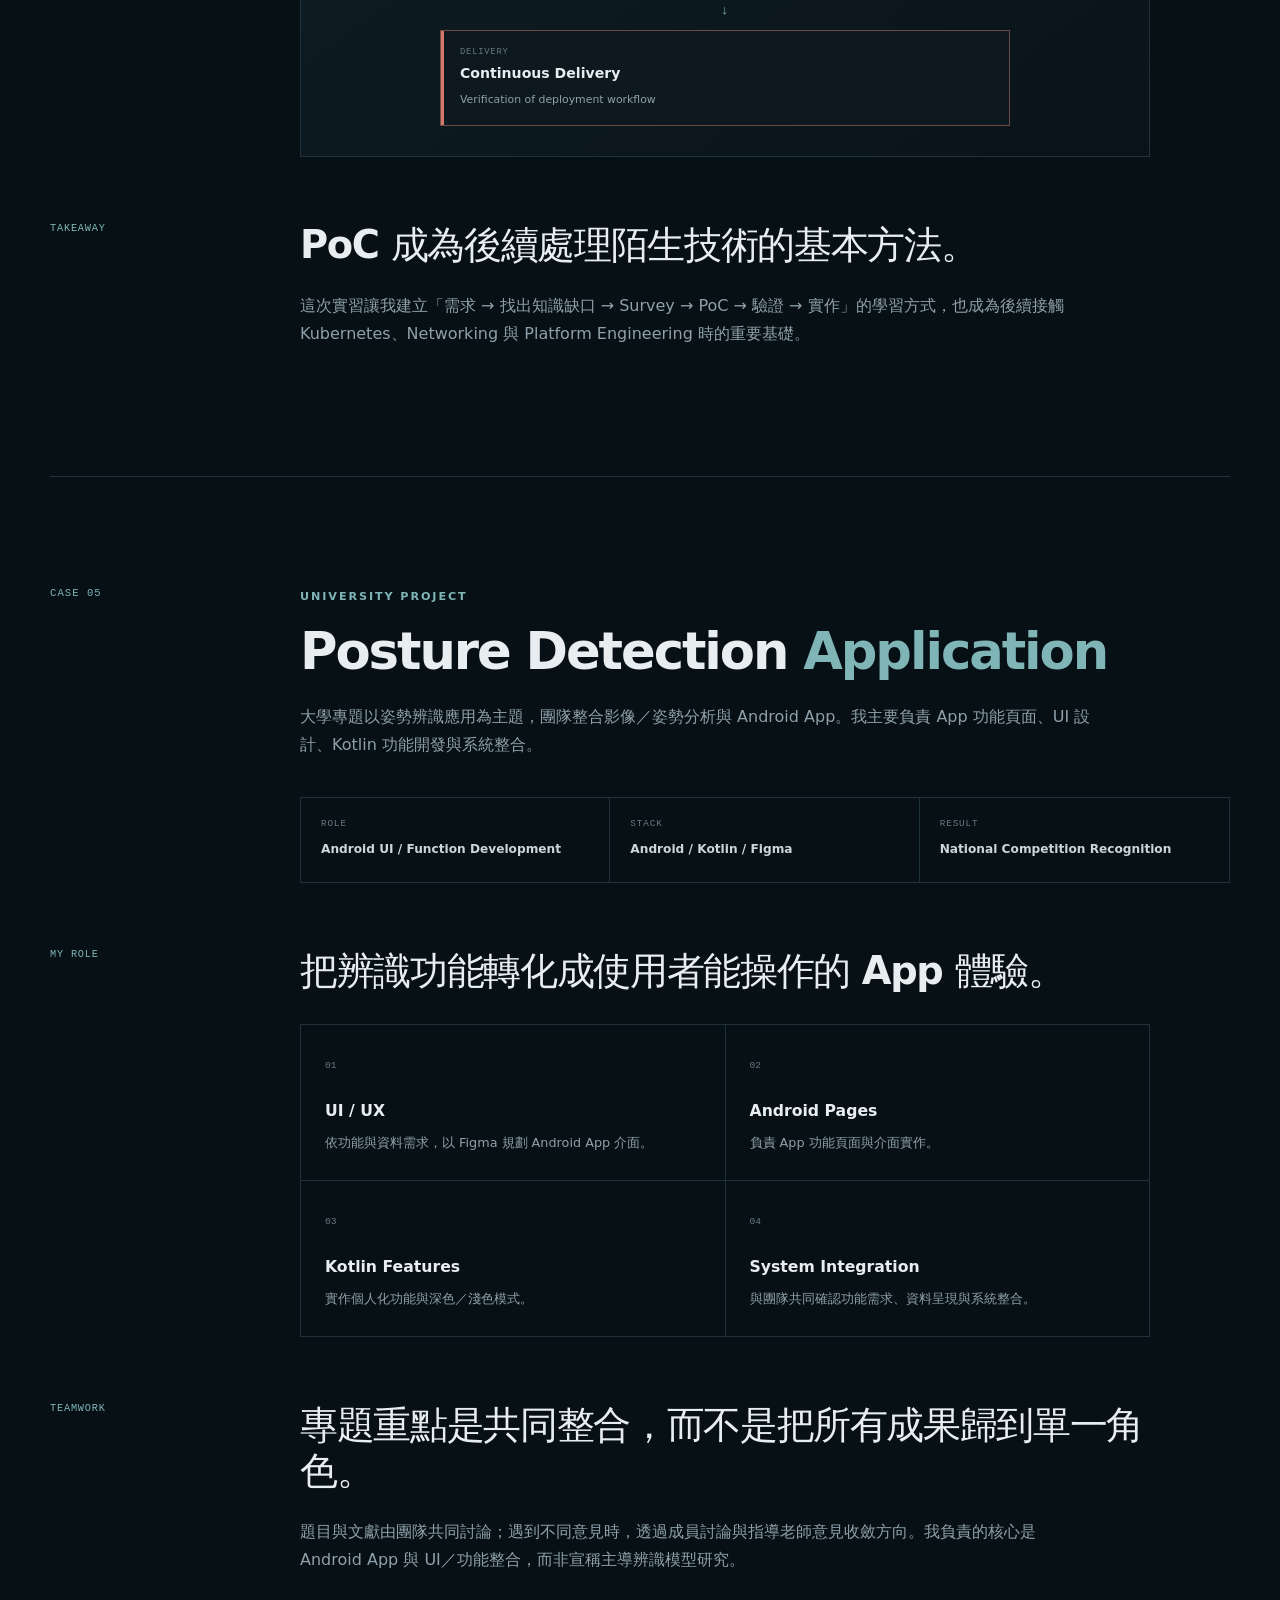
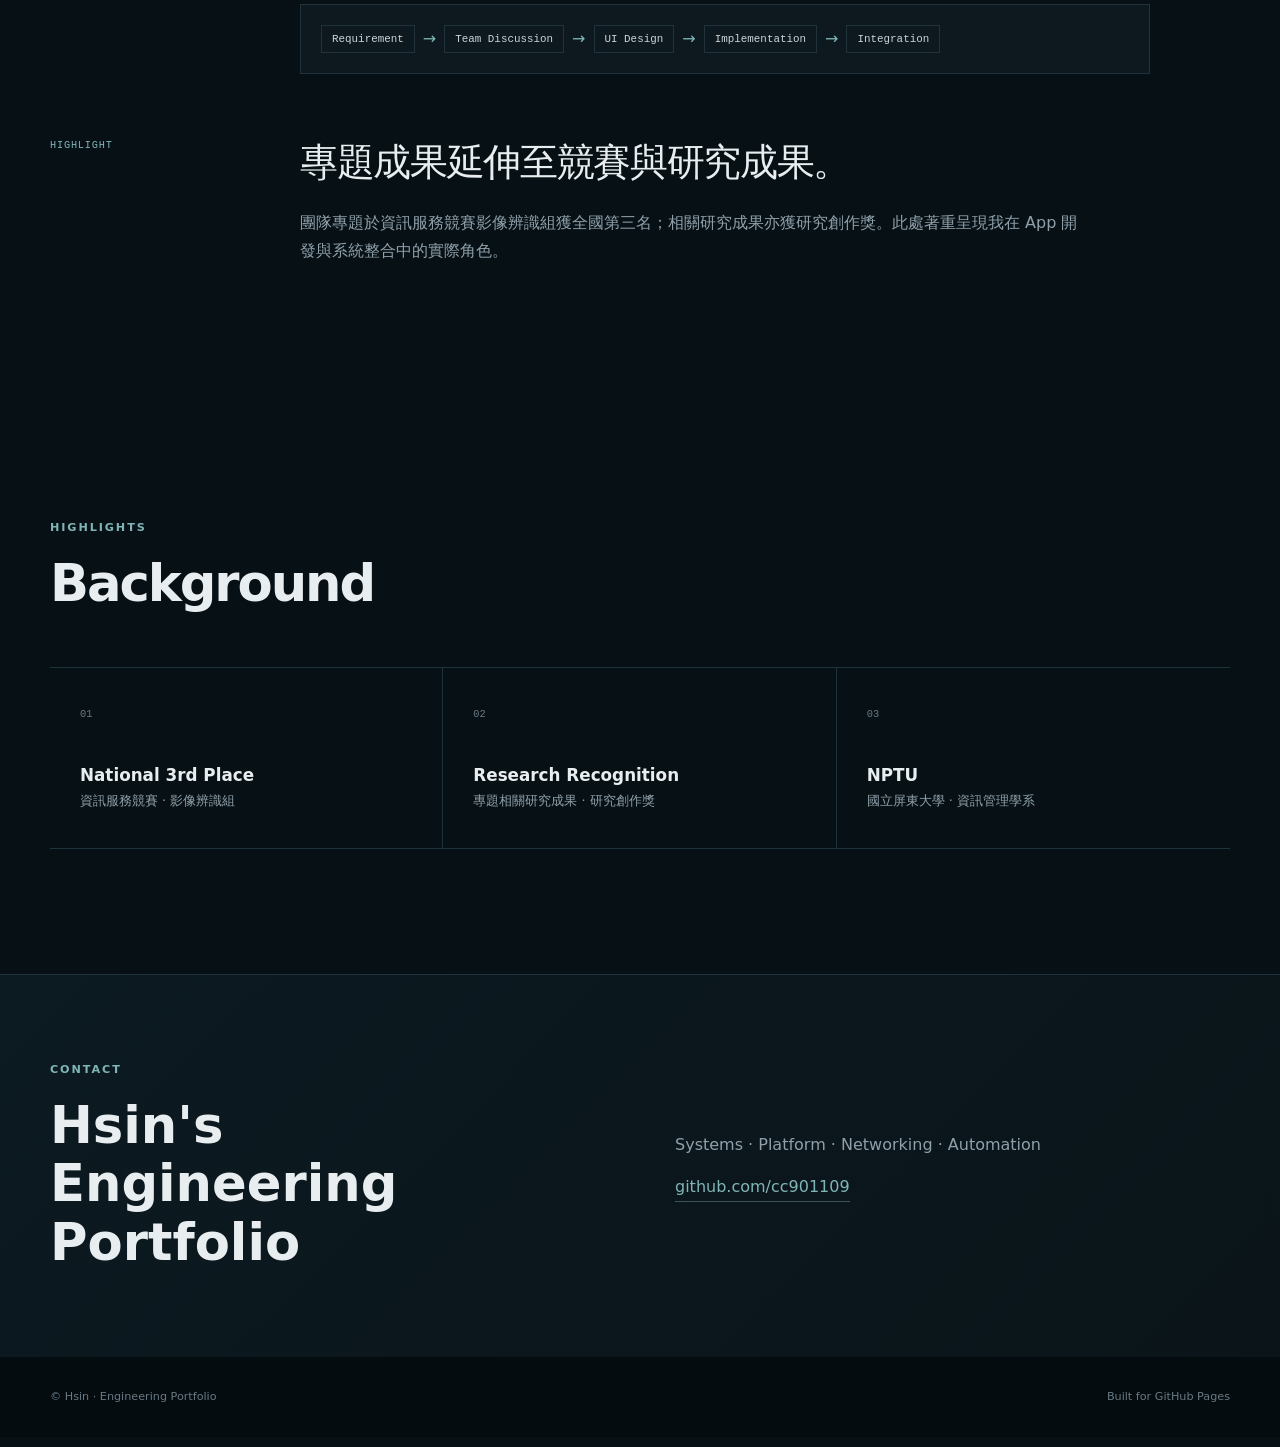
==== commit 396784a0: "Add index.html" ====
--- a/index.html
+++ b/index.html
@@ -1,565 +1,135 @@
 <!DOCTYPE html>
 <html lang="zh-Hant">
 <head>
-  <meta charset="UTF-8">
-  <meta name="viewport" content="width=device-width, initial-scale=1.0">
+<meta charset="UTF-8">
+<meta name="viewport" content="width=device-width, initial-scale=1.0">
+<title>Hsin | Engineering Portfolio</title>
+<meta name="description" content="Engineering portfolio focused on systems, platform engineering, networking, automation, performance validation, cloud infrastructure, and application integration.">
+<style>
+:root{--bg:#071015;--panel:#0d181f;--panel2:#111f27;--text:#e8edef;--muted:#8fa0aa;--muted2:#687983;--line:#20323c;--primary:#7fb5b7;--accent:#d37a6d;--max:1180px}
+*{box-sizing:border-box;margin:0;padding:0}html{scroll-behavior:smooth;scroll-padding-top:80px}body{background:radial-gradient(circle at 80% 5%,rgba(24,59,78,.24),transparent 32rem),var(--bg);color:var(--text);font-family:Inter,"Noto Sans TC","PingFang TC","Microsoft JhengHei",system-ui,sans-serif;line-height:1.75;-webkit-font-smoothing:antialiased}a{color:inherit;text-decoration:none}.container{width:min(calc(100% - 48px),var(--max));margin:auto}
+.site-header{position:sticky;top:0;z-index:100;background:rgba(7,16,21,.88);backdrop-filter:blur(16px);border-bottom:1px solid rgba(32,50,60,.8)}.nav{min-height:70px;display:flex;align-items:center;justify-content:space-between}.brand{display:flex;align-items:center;gap:11px;font-size:.78rem;font-weight:700;letter-spacing:.14em}.brand-mark{width:9px;height:9px;background:var(--primary);transform:rotate(45deg)}.nav-links{display:flex;gap:26px;color:var(--muted);font-size:.8rem}.nav-links a:hover{color:var(--text)}
+.eyebrow{color:var(--primary);font-size:.7rem;font-weight:700;letter-spacing:.17em;margin-bottom:16px}.hero{min-height:680px;display:grid;grid-template-columns:1.15fr .85fr;align-items:center;gap:80px;padding:90px 0}.hero h1{font-size:clamp(3rem,6vw,5.6rem);font-weight:650;letter-spacing:-.055em;line-height:1.05}.hero h1 span{color:var(--primary)}.hero-description{max-width:690px;margin-top:30px;color:var(--muted);font-size:1.03rem;line-height:1.9}.hero-actions{display:flex;gap:12px;margin-top:36px;flex-wrap:wrap}.button{display:inline-flex;align-items:center;justify-content:center;min-height:46px;padding:0 20px;border:1px solid var(--line);font-size:.82rem;font-weight:650;transition:.2s}.button:hover{transform:translateY(-2px);border-color:var(--primary)}.button.primary{background:var(--primary);color:var(--bg);border-color:var(--primary)}
+.terminal{overflow:hidden;background:linear-gradient(145deg,var(--panel2),#0a141a);border:1px solid var(--line);box-shadow:0 30px 80px rgba(0,0,0,.28)}.terminal-top{height:46px;display:flex;align-items:center;padding:0 18px;border-bottom:1px solid var(--line)}.terminal-top i{width:7px;height:7px;border-radius:50%;background:var(--muted2);margin-right:7px}.terminal-top i:first-child{background:var(--accent)}.terminal-top span{margin-left:auto;color:var(--muted2);font: .67rem monospace}.terminal-body{padding:28px;font:.78rem monospace}.terminal-row{display:grid;grid-template-columns:90px 1fr;gap:16px;padding:13px 0;border-bottom:1px solid var(--line)}.terminal-key{color:var(--primary)}.terminal-key:before{content:"$ ";color:var(--muted2)}.terminal-value{color:#cad5da}
+.metrics{display:grid;grid-template-columns:repeat(3,1fr);border-top:1px solid var(--line);border-bottom:1px solid var(--line)}.metric{padding:28px 34px;border-right:1px solid var(--line)}.metric:last-child{border:0}.metric strong{display:block;font-size:1.7rem}.metric span{color:var(--muted);font-size:.75rem}
+.section{padding:125px 0}.section-heading{display:flex;justify-content:space-between;align-items:end;gap:60px;margin-bottom:54px}.section-heading h2,.case-title{font-size:clamp(2rem,4vw,3.35rem);font-weight:600;letter-spacing:-.04em;line-height:1.15}.section-heading>p{max-width:450px;color:var(--muted);font-size:.9rem}
+.projects{border-top:1px solid var(--line)}.project{display:grid;grid-template-columns:75px 1fr;padding:38px 0;border-bottom:1px solid var(--line)}.project-num{color:var(--muted2);font:.68rem monospace;padding-top:5px}.project-type{color:var(--primary);font-size:.67rem;font-weight:700;letter-spacing:.14em;margin-bottom:7px}.project h3{font-size:clamp(1.35rem,2.5vw,2rem);font-weight:580;margin-bottom:13px}.project p:not(.project-type){max-width:800px;color:var(--muted);font-size:.9rem}.tags{display:flex;flex-wrap:wrap;gap:8px;margin-top:20px}.tags span{padding:5px 9px;border:1px solid var(--line);color:var(--muted);font:.65rem monospace}.project-link{display:inline-flex;gap:9px;margin-top:24px;padding-bottom:4px;color:var(--primary);border-bottom:1px solid rgba(127,181,183,.35);font:.72rem monospace}
+.timeline{border-top:1px solid var(--line)}.timeline-item{display:grid;grid-template-columns:180px 1fr;gap:40px;padding:36px 0;border-bottom:1px solid var(--line)}.timeline-label{color:var(--primary);font:.68rem monospace}.timeline-item h3{font-size:1.15rem;margin-bottom:7px}.timeline-item p{max-width:760px;color:var(--muted);font-size:.9rem}.about{display:grid;grid-template-columns:.85fr 1.15fr;gap:90px}.about h2{font-size:clamp(2rem,4vw,3.3rem);letter-spacing:-.04em;line-height:1.15}.about-copy p{color:var(--muted);margin-bottom:20px}.process{display:flex;flex-wrap:wrap;gap:8px;align-items:center;margin-top:32px;padding-top:28px;border-top:1px solid var(--line);font:.68rem monospace}.process span{padding:6px 9px;border:1px solid var(--line)}
+.case{padding:110px 0;border-top:1px solid var(--line)}.case-head{display:grid;grid-template-columns:180px 1fr;gap:70px;margin-bottom:55px}.case-index{color:var(--primary);font:.66rem monospace;letter-spacing:.1em}.case-title span{color:var(--primary)}.case-lead{max-width:820px;margin-top:22px;color:var(--muted)}.case-meta{display:grid;grid-template-columns:repeat(3,1fr);margin-top:38px;border:1px solid var(--line)}.case-meta div{padding:20px;border-right:1px solid var(--line)}.case-meta div:last-child{border:0}.case-meta small{display:block;color:var(--muted2);font:.58rem monospace;letter-spacing:.1em;margin-bottom:5px}.case-meta strong{font-size:.76rem;font-weight:550;color:#cbd5da}
+.case-grid{display:grid;grid-template-columns:180px 1fr;gap:70px;margin-top:65px}.case-label{color:var(--primary);font:.64rem monospace;letter-spacing:.08em}.case-content{max-width:850px}.case-content h3{font-size:clamp(1.6rem,3vw,2.5rem);font-weight:590;letter-spacing:-.035em;line-height:1.2;margin-bottom:24px}.case-content>p{max-width:780px;color:var(--muted);margin-bottom:18px}.callout{margin-top:32px;padding:23px 26px;border-left:2px solid var(--primary);background:linear-gradient(90deg,rgba(127,181,183,.08),transparent)}.callout small{display:block;color:var(--primary);font:.6rem monospace;letter-spacing:.12em;margin-bottom:9px}.callout p{color:#d1dade}
+.flow{display:flex;flex-wrap:wrap;gap:8px;align-items:center;margin-top:30px;padding:20px;border:1px solid var(--line);background:var(--panel)}.flow span{padding:7px 10px;border:1px solid var(--line);font:.68rem monospace;color:#cbd5da}.flow b{color:var(--primary);font-weight:400}.cards{display:grid;grid-template-columns:repeat(2,1fr);gap:1px;margin-top:30px;background:var(--line);border:1px solid var(--line)}.card{background:var(--bg);padding:24px;min-height:155px}.card small{color:var(--muted2);font:.6rem monospace}.card h4{margin:20px 0 7px;font-size:.98rem}.card p{color:var(--muted);font-size:.8rem}
+.diagram{margin-top:32px;padding:30px;border:1px solid var(--line);background:linear-gradient(145deg,var(--panel2),#091319)}.node{max-width:570px;margin:auto;padding:16px 19px;border:1px solid var(--line);background:var(--panel)}.node.primary{border-color:rgba(127,181,183,.55);box-shadow:inset 3px 0 var(--primary)}.node.accent{border-color:rgba(211,122,109,.5);box-shadow:inset 3px 0 var(--accent)}.node small{display:block;color:var(--muted2);font:.55rem monospace;letter-spacing:.09em}.node strong{display:block;margin:4px 0;font-size:.88rem}.node p{color:var(--muted);font-size:.68rem}.arrow{text-align:center;color:var(--primary);padding:7px;font-family:monospace}.validation{margin-top:30px;border-top:1px solid var(--line)}.validation div{display:grid;grid-template-columns:36px 1fr;padding:14px 0;border-bottom:1px solid var(--line);font-size:.82rem;color:#c5d0d5}.validation span{color:var(--primary)}
+.note{margin-top:32px;padding:20px 23px;border-left:2px solid var(--accent);background:rgba(211,122,109,.045)}.note strong{display:block;color:var(--accent);font:.6rem monospace;letter-spacing:.1em;margin-bottom:7px}.note p{color:var(--muted);font-size:.76rem}
+.highlights{display:grid;grid-template-columns:repeat(3,1fr);border-top:1px solid var(--line);border-bottom:1px solid var(--line)}.highlight{padding:30px;border-right:1px solid var(--line);min-height:180px}.highlight:last-child{border:0}.highlight span{color:var(--muted2);font:.65rem monospace}.highlight h3{margin-top:35px;font-size:1.05rem}.highlight p{color:var(--muted);font-size:.8rem}
+.contact{padding:85px 0;background:linear-gradient(135deg,#0c1a21,#0a1419);border-top:1px solid var(--line)}.contact-inner{display:grid;grid-template-columns:1fr 1fr;gap:70px;align-items:center}.contact h2{font-size:clamp(2rem,4vw,3.3rem);line-height:1.15}.contact-info{color:var(--muted)}.contact-info a{display:inline-block;margin-top:14px;color:var(--primary);border-bottom:1px solid rgba(127,181,183,.4)}footer{background:#050c10}.footer{min-height:80px;display:flex;align-items:center;justify-content:space-between;color:var(--muted2);font-size:.7rem}
+@media(max-width:900px){.hero{grid-template-columns:1fr;gap:50px}.about,.contact-inner{grid-template-columns:1fr}.case-head,.case-grid{grid-template-columns:120px 1fr;gap:35px}}
+@media(max-width:680px){.container{width:min(calc(100% - 32px),var(--max))}.nav-links{gap:12px;font-size:.7rem}.nav-links a:nth-child(2){display:none}.hero{min-height:auto;padding:65px 0}.hero h1{font-size:2.75rem}.terminal-row{grid-template-columns:1fr;gap:3px}.metrics,.case-meta,.highlights{grid-template-columns:1fr}.metric,.case-meta div,.highlight{border-right:0;border-bottom:1px solid var(--line)}.section{padding:85px 0}.section-heading{display:block}.section-heading>p{margin-top:18px}.project{grid-template-columns:42px 1fr}.timeline-item{grid-template-columns:1fr;gap:10px}.case{padding:80px 0}.case-head,.case-grid{grid-template-columns:1fr;gap:22px}.cards{grid-template-columns:1fr}.diagram{padding:20px 14px}.footer{align-items:flex-start;justify-content:center;flex-direction:column}.contact{padding:70px 0}}
+</style>
+</head>
+<body>
+<header class="site-header">
+<nav class="nav container">
+<a class="brand" href="#top"><span class="brand-mark"></span><span>HSIN / ENGINEERING</span></a>
+<div class="nav-links"><a href="#work">Work</a><a href="#experience">Experience</a><a href="#about">About</a><a href="#contact">Contact</a></div>
+</nav>
+</header>
 
-  <title>Hsin | Engineering Portfolio</title>
-  <meta
-    name="description"
-    content="Engineering portfolio focused on systems, platform engineering, networking, automation, and performance validation."
-  >
+<main id="top">
+<section class="hero container">
+<div>
+<p class="eyebrow">SYSTEMS · PLATFORM · NETWORKING · AUTOMATION</p>
+<h1>從實際問題出發，<br><span>把系統做出來。</span></h1>
+<p class="hero-description">自動化測試開發工程師。關注 Container、Linux Networking、Platform Engineering 與系統效能。習慣從需求、架構與限制出發，透過 Survey、PoC 與驗證，把陌生問題拆解成可落地的工程方案。</p>
+<div class="hero-actions"><a class="button primary" href="#work">View Selected Work</a><a class="button" href="#about">About Me</a></div>
+</div>
+<div class="terminal">
+<div class="terminal-top"><i></i><i></i><i></i><span>engineering.profile</span></div>
+<div class="terminal-body">
+<div class="terminal-row"><span class="terminal-key">role</span><span class="terminal-value">Automation Test Development Engineer</span></div>
+<div class="terminal-row"><span class="terminal-key">focus</span><span class="terminal-value">Systems / Platform / Networking</span></div>
+<div class="terminal-row"><span class="terminal-key">workflow</span><span class="terminal-value">Survey → PoC → Integration → Validation</span></div>
+<div class="terminal-row"><span class="terminal-key">platform</span><span class="terminal-value">Kubernetes / Linux / Container</span></div>
+</div>
+</div>
+</section>
 
-  <link rel="stylesheet" href="./style.css">
-</head>
+<section class="metrics container">
+<div class="metric"><strong>05</strong><span>Selected Cases</span></div>
+<div class="metric"><strong>K8s</strong><span>Platform & Container</span></div>
+<div class="metric"><strong>10GbE</strong><span>Performance Testing</span></div>
+</section>
 
-<body>
+<section class="section container" id="work">
+<div class="section-heading"><div><p class="eyebrow">SELECTED WORK</p><h2>Engineering Cases</h2></div><p>以實際工程問題為核心，整理需求、限制條件、技術分析、架構設計與驗證方式。</p></div>
+<div class="projects">
+<article class="project"><div class="project-num">01</div><div><p class="project-type">SYSTEMS / NETWORKING</p><h3>Kubernetes × Physical DUT Network</h3><p>將單機 Docker 測試流程遷移至 Kubernetes 後，透過 Multi-Network 架構讓 Test Pod 保留 Pod Network，同時連接實體 DUT 測試網路。</p><div class="tags"><span>Kubernetes</span><span>Multus CNI</span><span>NAD</span><span>macvlan</span><span>DHCP</span></div><a class="project-link" href="#case01">View Case Study →</a></div></article>
+<article class="project"><div class="project-num">02</div><div><p class="project-type">PLATFORM / DEVOPS</p><h3>Automation Platform</h3><p>Container Platform 部署、Jenkins 管理、CI/CD 與測試服務整合，從單一工具部署延伸至整體 Platform Integration。</p><div class="tags"><span>KubeSphere</span><span>Kubernetes</span><span>Jenkins</span><span>CI/CD</span></div><a class="project-link" href="#case02">View Case Study →</a></div></article>
+<article class="project"><div class="project-num">03</div><div><p class="project-type">PERFORMANCE / NETWORKING</p><h3>10GbE Performance Validation</h3><p>針對 10GbE 網路效能進行驗證與問題分析，從 Traffic Generator、DPDK、Linux Kernel、NIC 到 Container 逐層檢視資料路徑。</p><div class="tags"><span>TRex</span><span>DPDK</span><span>Linux</span><span>10GbE</span></div><a class="project-link" href="#case03">View Case Study →</a></div></article>
+<article class="project"><div class="project-num">04</div><div><p class="project-type">CLOUD / INFRASTRUCTURE</p><h3>Cloud Infrastructure PoC</h3><p>在企業實習期間從 Cloud 與 Container 基礎開始，透過文件、Mentor 與 PoC 建立 Azure、Docker、Terraform、IaC 與 Continuous Delivery 實作經驗。</p><div class="tags"><span>Azure</span><span>Docker</span><span>Terraform</span><span>IaC</span></div><a class="project-link" href="#case04">View Case Study →</a></div></article>
+<article class="project"><div class="project-num">05</div><div><p class="project-type">UNIVERSITY PROJECT</p><h3>Posture Detection Application</h3><p>姿勢辨識 Android 應用專題；負責 App 功能頁面與 UI、Figma 設計、Kotlin 個人化與深淺色模式，並參與系統整合。</p><div class="tags"><span>Android</span><span>Kotlin</span><span>Figma</span><span>System Integration</span></div><a class="project-link" href="#case05">View Case Study →</a></div></article>
+</div>
+</section>
 
-  <!-- Navigation -->
-  <header class="site-header">
-    <nav class="nav container">
-      <a class="brand" href="#top">
-        <span class="brand-mark"></span>
-        <span>HSIN / ENGINEERING</span>
-      </a>
+<section class="section container" id="experience">
+<div class="section-heading"><div><p class="eyebrow">EXPERIENCE</p><h2>Engineering Journey</h2></div></div>
+<div class="timeline">
+<article class="timeline-item"><div class="timeline-label">CURRENT</div><div><h3>自動化測試開發工程師</h3><p>Kubernetes / KubeSphere 平台建置與維運、Automation、CI/CD、網路與效能驗證，以及測試工具與服務整合。</p></div></article>
+<article class="timeline-item"><div class="timeline-label">2024</div><div><h3>AUO A Pro 學期實習</h3><p>透過技術文件、Mentor 指導與 PoC，完成 Azure、Docker、Terraform、IaC 與 Continuous Delivery 相關實作。</p></div></article>
+<article class="timeline-item"><div class="timeline-label">UNIVERSITY</div><div><h3>國立屏東大學 · 資訊管理學系</h3><p>參與姿勢辨識 Android 應用專題，負責 App 功能頁面、UI 設計與部分功能開發，並參與團隊系統整合。</p></div></article>
+</div>
+</section>
 
-      <div class="nav-links">
-        <a href="#work">Work</a>
-        <a href="#experience">Experience</a>
-        <a href="#about">About</a>
-        <a href="#contact">Contact</a>
-      </div>
-    </nav>
-  </header>
+<section class="section container" id="about">
+<div class="about"><div><p class="eyebrow">ENGINEERING APPROACH</p><h2>Engineering is more than making a tool run.</h2></div><div class="about-copy"><p>在實際工程工作中，我逐漸將重點從「工具如何使用」延伸到「系統為什麼這樣運作」。當 Container、Network、Host、Physical Device 與 Automation Platform 同時存在時，問題往往來自不同系統層之間的互動。</p><p>因此面對陌生需求時，我通常先釐清系統邊界與限制，再進行技術調研與方案比較，透過 PoC 驗證可行性，最後完成實作、整合與驗證。</p><div class="process"><span>需求釐清</span><b>→</b><span>架構分析</span><b>→</b><span>技術調研</span><b>→</b><span>PoC</span><b>→</b><span>實作整合</span><b>→</b><span>驗證</span></div></div></div>
+</section>
 
+<!-- CASE 01 -->
+<section class="case container" id="case01">
+<div class="case-head"><div class="case-index">CASE 01</div><div><p class="eyebrow">SYSTEMS / NETWORKING</p><h2 class="case-title">Kubernetes × <span>Physical DUT Network</span></h2><p class="case-lead">當單機 Docker 測試流程遷移至 Kubernetes，Test Pod 除了需要保留 Kubernetes Pod Network，也必須連接實體 DUT 測試網路，並從 DUT-side DHCP 取得測試所需位址。</p><div class="case-meta"><div><small>ROLE</small><strong>Architecture / PoC / Integration</strong></div><div><small>STACK</small><strong>Kubernetes / Multus / macvlan</strong></div><div><small>FOCUS</small><strong>Multi-Network Integration</strong></div></div></div></div>
+<div class="case-grid"><div class="case-label">PROBLEM</div><div class="case-content"><h3>預設 Pod Network 無法直接取代實體測試網路。</h3><p>原有 Container 可透過 Host 測試網路與 DUT 連線；進入 Kubernetes 後，需要同時維持 Cluster 通訊與實體產品測試流量。</p><div class="callout"><small>ENGINEERING QUESTION</small><p>如何在保留 Kubernetes 預設網路的同時，為 Test Pod 增加另一個可直接進入 Physical DUT Network 的介面？</p></div></div></div>
+<div class="case-grid"><div class="case-label">ARCHITECTURE</div><div class="case-content"><h3>以 Multus CNI 建立 Secondary Network。</h3><div class="diagram"><div class="node primary"><small>WORKLOAD</small><strong>Test Pod</strong><p>Default Interface + Secondary Interface</p></div><div class="arrow">↓</div><div class="node"><small>MULTI-NETWORK</small><strong>Multus CNI → NetworkAttachmentDefinition</strong><p>Attach and define secondary network</p></div><div class="arrow">↓</div><div class="node"><small>NETWORK</small><strong>macvlan + DHCP</strong><p>Secondary interface and DUT-side IP assignment</p></div><div class="arrow">↓</div><div class="node accent"><small>PHYSICAL NETWORK</small><strong>DUT Network</strong><p>Product-side test environment</p></div></div><div class="flow"><span>Pod</span><b>→</b><span>Multus</span><b>→</b><span>NAD</span><b>→</b><span>macvlan</span><b>→</b><span>DHCP</span><b>→</b><span>DUT</span></div></div></div>
+<div class="case-grid"><div class="case-label">VALIDATION</div><div class="case-content"><h3>驗證完整資料路徑，而非單一元件。</h3><div class="validation"><div><span>✓</span><p>保留 Kubernetes Default Network</p></div><div><span>✓</span><p>成功建立 Secondary Network Interface</p></div><div><span>✓</span><p>透過 DUT-side DHCP 取得測試網段 IP</p></div><div><span>✓</span><p>Container 可透過獨立測試網路與 Physical DUT 連線</p></div></div><div class="note"><strong>PUBLIC PORTFOLIO NOTE</strong><p>僅呈現一般化技術問題與公開技術；企業網路資訊、產品識別、內部設定、原始碼與非公開測試資料均未揭露。</p></div></div></div>
+</section>
 
-  <main id="top">
+<!-- CASE 02 -->
+<section class="case container" id="case02">
+<div class="case-head"><div class="case-index">CASE 02</div><div><p class="eyebrow">PLATFORM / DEVOPS</p><h2 class="case-title">Automation <span>Platform</span></h2><p class="case-lead">隨著自動化測試服務與工具增加，工程問題從單一工具部署延伸至 Container Platform、CI/CD、服務設定與不同功能模組之間的整合。</p><div class="case-meta"><div><small>ROLE</small><strong>Platform / Integration / Administration</strong></div><div><small>STACK</small><strong>Kubernetes / KubeSphere / Jenkins</strong></div><div><small>FOCUS</small><strong>Automation Platform Integration</strong></div></div></div></div>
+<div class="case-grid"><div class="case-label">RESPONSIBILITY</div><div class="case-content"><h3>從平台部署到 Automation Workflow。</h3><div class="cards"><div class="card"><small>01</small><h4>Platform Deployment</h4><p>建置與維護 Kubernetes / KubeSphere Container Platform。</p></div><div class="card"><small>02</small><h4>Tool & Service Integration</h4><p>依需求評估工具與服務的部署及整合方式。</p></div><div class="card"><small>03</small><h4>Jenkins Administration</h4><p>負責 Jenkins Service Administration，支援 CI/CD 與 Automation Workflow。</p></div><div class="card"><small>04</small><h4>Architecture & Automation</h4><p>從需求與相依關係出發，規劃部署、自動化與整合方式。</p></div></div></div></div>
+<div class="case-grid"><div class="case-label">ARCHITECTURE</div><div class="case-content"><h3>把元件放在同一平台，不等於完成整合。</h3><div class="diagram"><div class="node accent"><small>AUTOMATION ENTRY</small><strong>Jenkins / CI/CD</strong><p>Pipeline · Trigger · Automation Workflow</p></div><div class="arrow">↓</div><div class="node primary"><small>PLATFORM</small><strong>KubeSphere / Kubernetes</strong><p>Workload · Deployment · Service · Container</p></div><div class="arrow">↓</div><div class="node"><small>SERVICES</small><strong>Testing Tools / Automation Services</strong><p>Different functions owned and integrated by the team</p></div><div class="arrow">↓</div><div class="node"><small>INTEGRATION</small><strong>Configuration / Data / Interfaces</strong><p>Shared dependencies and workflow</p></div></div></div></div>
+<div class="case-grid"><div class="case-label">COLLABORATION</div><div class="case-content"><h3>Platform Integration 本身就是跨元件協作。</h3><p>團隊成員分別負責不同工具與功能。我會與相關成員確認核心用途、需求、相依關係、整合順序，以及資料與設定如何交換，讓各服務能進入完整 Automation Workflow。</p><div class="flow"><span>Requirement</span><b>→</b><span>Survey</span><b>→</b><span>Integration</span><b>→</b><span>Automation</span><b>→</b><span>Validation</span></div><div class="note"><strong>PUBLIC PORTFOLIO NOTE</strong><p>未揭露實際企業服務名稱、內部 URL、帳號權限、Pipeline 設定、產品資訊或原始碼。</p></div></div></div>
+</section>
 
-    <!-- Hero -->
-    <section class="hero container">
+<!-- CASE 03 -->
+<section class="case container" id="case03">
+<div class="case-head"><div class="case-index">CASE 03</div><div><p class="eyebrow">PERFORMANCE / NETWORKING</p><h2 class="case-title">10GbE <span>Performance Validation</span></h2><p class="case-lead">面對高速網路測試時，效能瓶頸不一定存在於單一元件。我從 Traffic Generator 到 Container 執行環境逐層檢視資料路徑，建立可重複驗證的分析方式。</p><div class="case-meta"><div><small>ROLE</small><strong>Validation / Analysis / Integration</strong></div><div><small>STACK</small><strong>TRex / DPDK / Linux / NIC</strong></div><div><small>FOCUS</small><strong>10GbE Data Path</strong></div></div></div></div>
+<div class="case-grid"><div class="case-label">DATA PATH</div><div class="case-content"><h3>效能問題需要沿著整條資料路徑分析。</h3><div class="flow"><span>TRex</span><b>→</b><span>DPDK</span><b>→</b><span>Linux / Driver</span><b>→</b><span>NIC</span><b>→</b><span>Network</span><b>→</b><span>Container / DUT</span></div><p style="margin-top:24px">驗證時不只確認工具是否產生流量，而是檢視各層設定與執行環境是否可能影響封包處理與最終測試結果。</p></div></div>
+<div class="case-grid"><div class="case-label">METHOD</div><div class="case-content"><h3>建立基準，再逐層縮小變因。</h3><div class="cards"><div class="card"><small>01</small><h4>Baseline</h4><p>先建立可比較的測試條件與基準行為。</p></div><div class="card"><small>02</small><h4>Layer Isolation</h4><p>依序檢視 Traffic Generator、DPDK、Kernel、NIC 與 Container。</p></div><div class="card"><small>03</small><h4>Environment</h4><p>確認 Host、Container 與 Network Configuration 的差異。</p></div><div class="card"><small>04</small><h4>Repeatability</h4><p>以一致條件重複驗證，避免將單次現象直接視為結論。</p></div></div></div></div>
+<div class="case-grid"><div class="case-label">TAKEAWAY</div><div class="case-content"><h3>Performance 是跨層問題。</h3><p>這類工作讓我更重視系統層級的資料路徑與變因控制。當結果不符合預期時，重點不是快速歸因，而是透過可重複測試逐步確認瓶頸可能出現在哪一層。</p><div class="note"><strong>PUBLIC PORTFOLIO NOTE</strong><p>未公開企業產品、內部拓樸、實際測試數據或專有設定；頁面只描述分析方法與使用的公開技術。</p></div></div></div>
+</section>
 
-      <div class="hero-content">
+<!-- CASE 04 -->
+<section class="case container" id="case04">
+<div class="case-head"><div class="case-index">CASE 04</div><div><p class="eyebrow">CLOUD / INFRASTRUCTURE</p><h2 class="case-title">Cloud Infrastructure <span>PoC</span></h2><p class="case-lead">在 2024 AUO A Pro 學期實習期間，我從原先不熟悉 Cloud 與 Container 的狀態開始，透過文件、Mentor 討論與 PoC，完成 Azure、Docker、Terraform、IaC 與 Continuous Delivery 相關實作。</p><div class="case-meta"><div><small>CONTEXT</small><strong>Enterprise Internship</strong></div><div><small>STACK</small><strong>Azure / Docker / Terraform</strong></div><div><small>FOCUS</small><strong>IaC / Continuous Delivery</strong></div></div></div></div>
+<div class="case-grid"><div class="case-label">LEARNING</div><div class="case-content"><h3>先承認知識缺口，再把陌生技術拆成可驗證問題。</h3><p>一開始缺乏 Cloud、Container 與 IaC 經驗，因此先理解各技術在整體流程中的角色，再以文件與小型 PoC 驗證觀念，逐步完成整體實作。</p><div class="flow"><span>Knowledge Gap</span><b>→</b><span>Documentation</span><b>→</b><span>Mentor Discussion</span><b>→</b><span>PoC</span><b>→</b><span>Implementation</span></div></div></div>
+<div class="case-grid"><div class="case-label">STACK</div><div class="case-content"><h3>從 Infrastructure 到 Delivery。</h3><div class="diagram"><div class="node primary"><small>CLOUD</small><strong>Azure</strong><p>Infrastructure environment</p></div><div class="arrow">↓</div><div class="node"><small>INFRASTRUCTURE AS CODE</small><strong>Terraform</strong><p>Infrastructure definition and repeatable provisioning</p></div><div class="arrow">↓</div><div class="node"><small>CONTAINER</small><strong>Docker</strong><p>Application packaging and runtime</p></div><div class="arrow">↓</div><div class="node accent"><small>DELIVERY</small><strong>Continuous Delivery</strong><p>Verification of deployment workflow</p></div></div></div></div>
+<div class="case-grid"><div class="case-label">TAKEAWAY</div><div class="case-content"><h3>PoC 成為後續處理陌生技術的基本方法。</h3><p>這次實習讓我建立「需求 → 找出知識缺口 → Survey → PoC → 驗證 → 實作」的學習方式，也成為後續接觸 Kubernetes、Networking 與 Platform Engineering 時的重要基礎。</p></div></div>
+</section>
 
-        <p class="eyebrow">
-          SYSTEMS · PLATFORM · NETWORKING · AUTOMATION
-        </p>
+<!-- CASE 05 -->
+<section class="case container" id="case05">
+<div class="case-head"><div class="case-index">CASE 05</div><div><p class="eyebrow">UNIVERSITY PROJECT</p><h2 class="case-title">Posture Detection <span>Application</span></h2><p class="case-lead">大學專題以姿勢辨識應用為主題，團隊整合影像／姿勢分析與 Android App。我主要負責 App 功能頁面、UI 設計、Kotlin 功能開發與系統整合。</p><div class="case-meta"><div><small>ROLE</small><strong>Android UI / Function Development</strong></div><div><small>STACK</small><strong>Android / Kotlin / Figma</strong></div><div><small>RESULT</small><strong>National Competition Recognition</strong></div></div></div></div>
+<div class="case-grid"><div class="case-label">MY ROLE</div><div class="case-content"><h3>把辨識功能轉化成使用者能操作的 App 體驗。</h3><div class="cards"><div class="card"><small>01</small><h4>UI / UX</h4><p>依功能與資料需求，以 Figma 規劃 Android App 介面。</p></div><div class="card"><small>02</small><h4>Android Pages</h4><p>負責 App 功能頁面與介面實作。</p></div><div class="card"><small>03</small><h4>Kotlin Features</h4><p>實作個人化功能與深色／淺色模式。</p></div><div class="card"><small>04</small><h4>System Integration</h4><p>與團隊共同確認功能需求、資料呈現與系統整合。</p></div></div></div></div>
+<div class="case-grid"><div class="case-label">TEAMWORK</div><div class="case-content"><h3>專題重點是共同整合，而不是把所有成果歸到單一角色。</h3><p>題目與文獻由團隊共同討論；遇到不同意見時，透過成員討論與指導老師意見收斂方向。我負責的核心是 Android App 與 UI／功能整合，而非宣稱主導辨識模型研究。</p><div class="flow"><span>Requirement</span><b>→</b><span>Team Discussion</span><b>→</b><span>UI Design</span><b>→</b><span>Implementation</span><b>→</b><span>Integration</span></div></div></div>
+<div class="case-grid"><div class="case-label">HIGHLIGHT</div><div class="case-content"><h3>專題成果延伸至競賽與研究成果。</h3><p>團隊專題於資訊服務競賽影像辨識組獲全國第三名；相關研究成果亦獲研究創作獎。此處著重呈現我在 App 開發與系統整合中的實際角色。</p></div></div>
+</section>
 
-        <h1>
-          從實際問題出發，<br>
-          <span>把系統做出來。</span>
-        </h1>
+<section class="section container">
+<div class="section-heading"><div><p class="eyebrow">HIGHLIGHTS</p><h2>Background</h2></div></div>
+<div class="highlights"><div class="highlight"><span>01</span><h3>National 3rd Place</h3><p>資訊服務競賽 · 影像辨識組</p></div><div class="highlight"><span>02</span><h3>Research Recognition</h3><p>專題相關研究成果 · 研究創作獎</p></div><div class="highlight"><span>03</span><h3>NPTU</h3><p>國立屏東大學 · 資訊管理學系</p></div></div>
+</section>
 
-        <p class="hero-description">
-          自動化測試開發工程師。關注 Container、Linux Networking、
-          Platform Engineering 與系統效能。
-          習慣從需求、架構與限制出發，透過 Survey、PoC 與驗證，
-          把陌生問題拆解成可落地的工程方案。
-        </p>
-
-        <div class="hero-actions">
-          <a class="button primary" href="#work">
-            View Selected Work
-          </a>
-
-          <a class="button secondary" href="#about">
-            About Me
-          </a>
-        </div>
-
-      </div>
-
-
-      <div class="hero-panel">
-
-        <div class="terminal-top">
-          <span></span>
-          <span></span>
-          <span></span>
-
-          <p>engineering.profile</p>
-        </div>
-
-        <div class="terminal-content">
-
-          <p>
-            <span class="terminal-key">role</span>
-            <span class="terminal-value">
-              Automation Test Development Engineer
-            </span>
-          </p>
-
-          <p>
-            <span class="terminal-key">focus</span>
-            <span class="terminal-value">
-              Systems / Platform / Networking
-            </span>
-          </p>
-
-          <p>
-            <span class="terminal-key">workflow</span>
-            <span class="terminal-value">
-              Survey → PoC → Integration → Validation
-            </span>
-          </p>
-
-          <p>
-            <span class="terminal-key">platform</span>
-            <span class="terminal-value">
-              Kubernetes / Linux / Container
-            </span>
-          </p>
-
-          <div class="terminal-status">
-            <span class="status-dot"></span>
-            Engineering Portfolio
-          </div>
-
-        </div>
-
-      </div>
-
-    </section>
-
-
-    <!-- Metrics -->
-    <section class="metrics container">
-
-      <div class="metric">
-        <strong>05</strong>
-        <span>Selected Cases</span>
-      </div>
-
-      <div class="metric">
-        <strong>K8s</strong>
-        <span>Platform & Container</span>
-      </div>
-
-      <div class="metric">
-        <strong>10GbE</strong>
-        <span>Performance Testing</span>
-      </div>
-
-    </section>
-
-
-    <!-- Selected Work -->
-    <section class="section container" id="work">
-
-      <div class="section-heading">
-        <div>
-          <p class="eyebrow">SELECTED WORK</p>
-          <h2>Engineering Cases</h2>
-        </div>
-
-        <p>
-          以實際工程問題為核心，整理需求、限制條件、
-          技術分析、架構設計與驗證方式。
-        </p>
-      </div>
-
-
-      <div class="projects">
-
-        <!-- Project 01 -->
-        <article class="project-card featured">
-
-          <div class="project-number">01</div>
-
-          <div class="project-body">
-
-            <p class="project-type">
-              SYSTEMS / NETWORKING
-            </p>
-
-            <h3>
-              Kubernetes × Physical DUT Network
-            </h3>
-
-            <p>
-              將原本單機 Docker 測試環境遷移至 Kubernetes 後，
-              Test Pod 仍需連接實體 DUT 測試網路並取得 DUT-side DHCP。
-              透過 Kubernetes Multi-Network 架構設計，
-              建立 Container 與實體測試網路之間的連接方式。
-            </p>
-
-            <div class="architecture-line">
-              <span>Pod</span>
-              <b>→</b>
-              <span>Multus</span>
-              <b>→</b>
-              <span>NAD</span>
-              <b>→</b>
-              <span>macvlan</span>
-              <b>→</b>
-              <span>DHCP</span>
-              <b>→</b>
-              <span>DUT</span>
-            </div>
-
-            <div class="tags">
-              <span>Kubernetes</span>
-              <span>Multus CNI</span>
-              <span>NAD</span>
-              <span>macvlan</span>
-              <span>DHCP</span>
-            </div>
-
-            <a class="project-link" href="./kubernetes-dut-network.html">
-              View Case Study
-              <span>→</span>
-            </a>
-            
-          </div>
-
-        </article>
-
-
-        <!-- Project 02 -->
-        <article class="project-card">
-
-          <div class="project-number">02</div>
-
-          <div class="project-body">
-
-            <p class="project-type">
-              PLATFORM / DEVOPS
-            </p>
-
-            <h3>
-              Automation Platform
-            </h3>
-
-            <p>
-              參與 Container-based automation platform 的部署與整合，
-              處理平台架構、服務部署、Jenkins 管理與 CI/CD 流程，
-              並與不同測試工具及服務進行整合。
-            </p>
-
-            <div class="tags">
-              <span>KubeSphere</span>
-              <span>Kubernetes</span>
-              <span>Jenkins</span>
-              <span>CI/CD</span>
-            </div>
-
-          </div>
-
-        </article>
-
-
-        <!-- Project 03 -->
-        <article class="project-card">
-
-          <div class="project-number">03</div>
-
-          <div class="project-body">
-
-            <p class="project-type">
-              PERFORMANCE / NETWORKING
-            </p>
-
-            <h3>
-              10GbE Performance Validation
-            </h3>
-
-            <p>
-              針對 10GbE 網路效能進行驗證與問題分析，
-              從 Traffic Generator、DPDK、Linux Kernel、
-              NIC 到 Container 環境逐層檢視系統行為與效能影響。
-            </p>
-
-            <div class="tags">
-              <span>TRex</span>
-              <span>DPDK</span>
-              <span>Linux</span>
-              <span>10GbE</span>
-            </div>
-
-          </div>
-
-        </article>
-
-
-        <!-- Project 04 -->
-        <article class="project-card">
-
-          <div class="project-number">04</div>
-
-          <div class="project-body">
-
-            <p class="project-type">
-              CLOUD / INFRASTRUCTURE
-            </p>
-
-            <h3>
-              Cloud Infrastructure PoC
-            </h3>
-
-            <p>
-              在企業實習期間接觸 Cloud Infrastructure 與 IaC，
-              透過文件研究、PoC 與實際部署，
-              建立 Azure、Docker、Terraform 與
-              Continuous Delivery 的實作經驗。
-            </p>
-
-            <div class="tags">
-              <span>Azure</span>
-              <span>Docker</span>
-              <span>Terraform</span>
-              <span>IaC</span>
-            </div>
-
-          </div>
-
-        </article>
-
-
-        <!-- Project 05 -->
-        <article class="project-card">
-
-          <div class="project-number">05</div>
-
-          <div class="project-body">
-
-            <p class="project-type">
-              UNIVERSITY PROJECT
-            </p>
-
-            <h3>
-              Posture Detection Application
-            </h3>
-
-            <p>
-              大學專題以姿勢辨識應用為主題。
-              負責 Android App 功能頁面與 UI 設計，
-              使用 Figma 規劃介面，並以 Kotlin
-              完成個人化功能與深淺色模式，參與系統整合。
-            </p>
-
-            <div class="tags">
-              <span>Android</span>
-              <span>Kotlin</span>
-              <span>Figma</span>
-              <span>System Integration</span>
-            </div>
-
-          </div>
-
-        </article>
-
-      </div>
-
-    </section>
-
-
-    <!-- Experience -->
-    <section class="section container" id="experience">
-
-      <div class="section-heading">
-        <div>
-          <p class="eyebrow">EXPERIENCE</p>
-          <h2>Engineering Journey</h2>
-        </div>
-      </div>
-
-
-      <div class="timeline">
-
-        <article class="timeline-item">
-
-          <div class="timeline-label">
-            CURRENT
-          </div>
-
-          <div>
-            <h3>自動化測試開發工程師</h3>
-
-            <p>
-              Kubernetes / KubeSphere 平台建置與維運、
-              Automation、CI/CD、網路與效能驗證，
-              並進行測試工具與服務整合。
-            </p>
-          </div>
-
-        </article>
-
-
-        <article class="timeline-item">
-
-          <div class="timeline-label">
-            2024
-          </div>
-
-          <div>
-            <h3>AUO A Pro 學期實習</h3>
-
-            <p>
-              從 Cloud 與 Container 基礎開始，
-              透過技術文件、Mentor 指導與 PoC，
-              完成 Azure、Docker、Terraform、
-              IaC 與 Continuous Delivery 相關實作。
-            </p>
-          </div>
-
-        </article>
-
-
-        <article class="timeline-item">
-
-          <div class="timeline-label">
-            UNIVERSITY
-          </div>
-
-          <div>
-            <h3>國立屏東大學 · 資訊管理學系</h3>
-
-            <p>
-              參與姿勢辨識 Android 應用專題，
-              負責 App 功能頁面、UI 設計與部分功能開發，
-              並參與團隊系統整合。
-            </p>
-          </div>
-
-        </article>
-
-      </div>
-
-    </section>
-
-
-    <!-- About -->
-    <section class="section container" id="about">
-
-      <div class="about-grid">
-
-        <div>
-          <p class="eyebrow">ENGINEERING APPROACH</p>
-
-          <h2>
-            Engineering is more than
-            making a tool run.
-          </h2>
-        </div>
-
-
-        <div class="about-content">
-
-          <p>
-            在實際工程工作中，我逐漸將重點從「工具如何使用」
-            延伸到「系統為什麼這樣運作」。
-            當 Container、Network、Host、Physical Device
-            與 Automation Platform 同時存在時，
-            問題往往不是單一工具本身，而是不同系統層之間的互動。
-          </p>
-
-          <p>
-            因此面對陌生需求時，我通常先釐清系統邊界與限制，
-            再進行技術調研與方案比較，透過 PoC 驗證可行性，
-            最後完成實作、整合與驗證。
-          </p>
-
-
-          <div class="process">
-
-            <span>需求釐清</span>
-            <b>→</b>
-            <span>架構分析</span>
-            <b>→</b>
-            <span>技術調研</span>
-            <b>→</b>
-            <span>PoC</span>
-            <b>→</b>
-            <span>實作整合</span>
-            <b>→</b>
-            <span>驗證</span>
-
-          </div>
-
-        </div>
-
-      </div>
-
-    </section>
-
-
-    <!-- Highlights -->
-    <section class="section container">
-
-      <div class="section-heading">
-        <div>
-          <p class="eyebrow">HIGHLIGHTS</p>
-          <h2>Background</h2>
-        </div>
-      </div>
-
-
-      <div class="highlights">
-
-        <div class="highlight-card">
-          <span>01</span>
-          <h3>National 3rd Place</h3>
-          <p>資訊服務競賽 · 影像辨識組</p>
-        </div>
-
-        <div class="highlight-card">
-          <span>02</span>
-          <h3>Research Recognition</h3>
-          <p>專題相關研究成果 · 研究創作獎</p>
-        </div>
-
-        <div class="highlight-card">
-          <span>03</span>
-          <h3>NPTU</h3>
-          <p>國立屏東大學 · 資訊管理學系</p>
-        </div>
-
-      </div>
-
-    </section>
-
-
-    <!-- Contact -->
-    <section class="contact-section" id="contact">
-
-      <div class="container contact-inner">
-
-        <div>
-          <p class="eyebrow">CONTACT</p>
-
-          <h2>
-            Hsin's<br>
-            Engineering Portfolio
-          </h2>
-        </div>
-
-
-        <div class="contact-info">
-
-          <p>
-            Systems · Platform · Networking · Automation
-          </p>
-
-          <a href="https://github.com/cc901109">
-            github.com/cc901109
-          </a>
-
-        </div>
-
-      </div>
-
-    </section>
-
-  </main>
-
-
-  <footer>
-
-    <div class="container footer-inner">
-      <p>© Hsin · Engineering Portfolio</p>
-      <p>Built for GitHub Pages</p>
-    </div>
-
-  </footer>
-
+<section class="contact" id="contact"><div class="container contact-inner"><div><p class="eyebrow">CONTACT</p><h2>Hsin's<br>Engineering Portfolio</h2></div><div class="contact-info"><p>Systems · Platform · Networking · Automation</p><a href="https://github.com/cc901109">github.com/cc901109</a></div></div></section>
+</main>
+<footer><div class="container footer"><p>© Hsin · Engineering Portfolio</p><p>Built for GitHub Pages</p></div></footer>
 </body>
-</html>
+</html>
